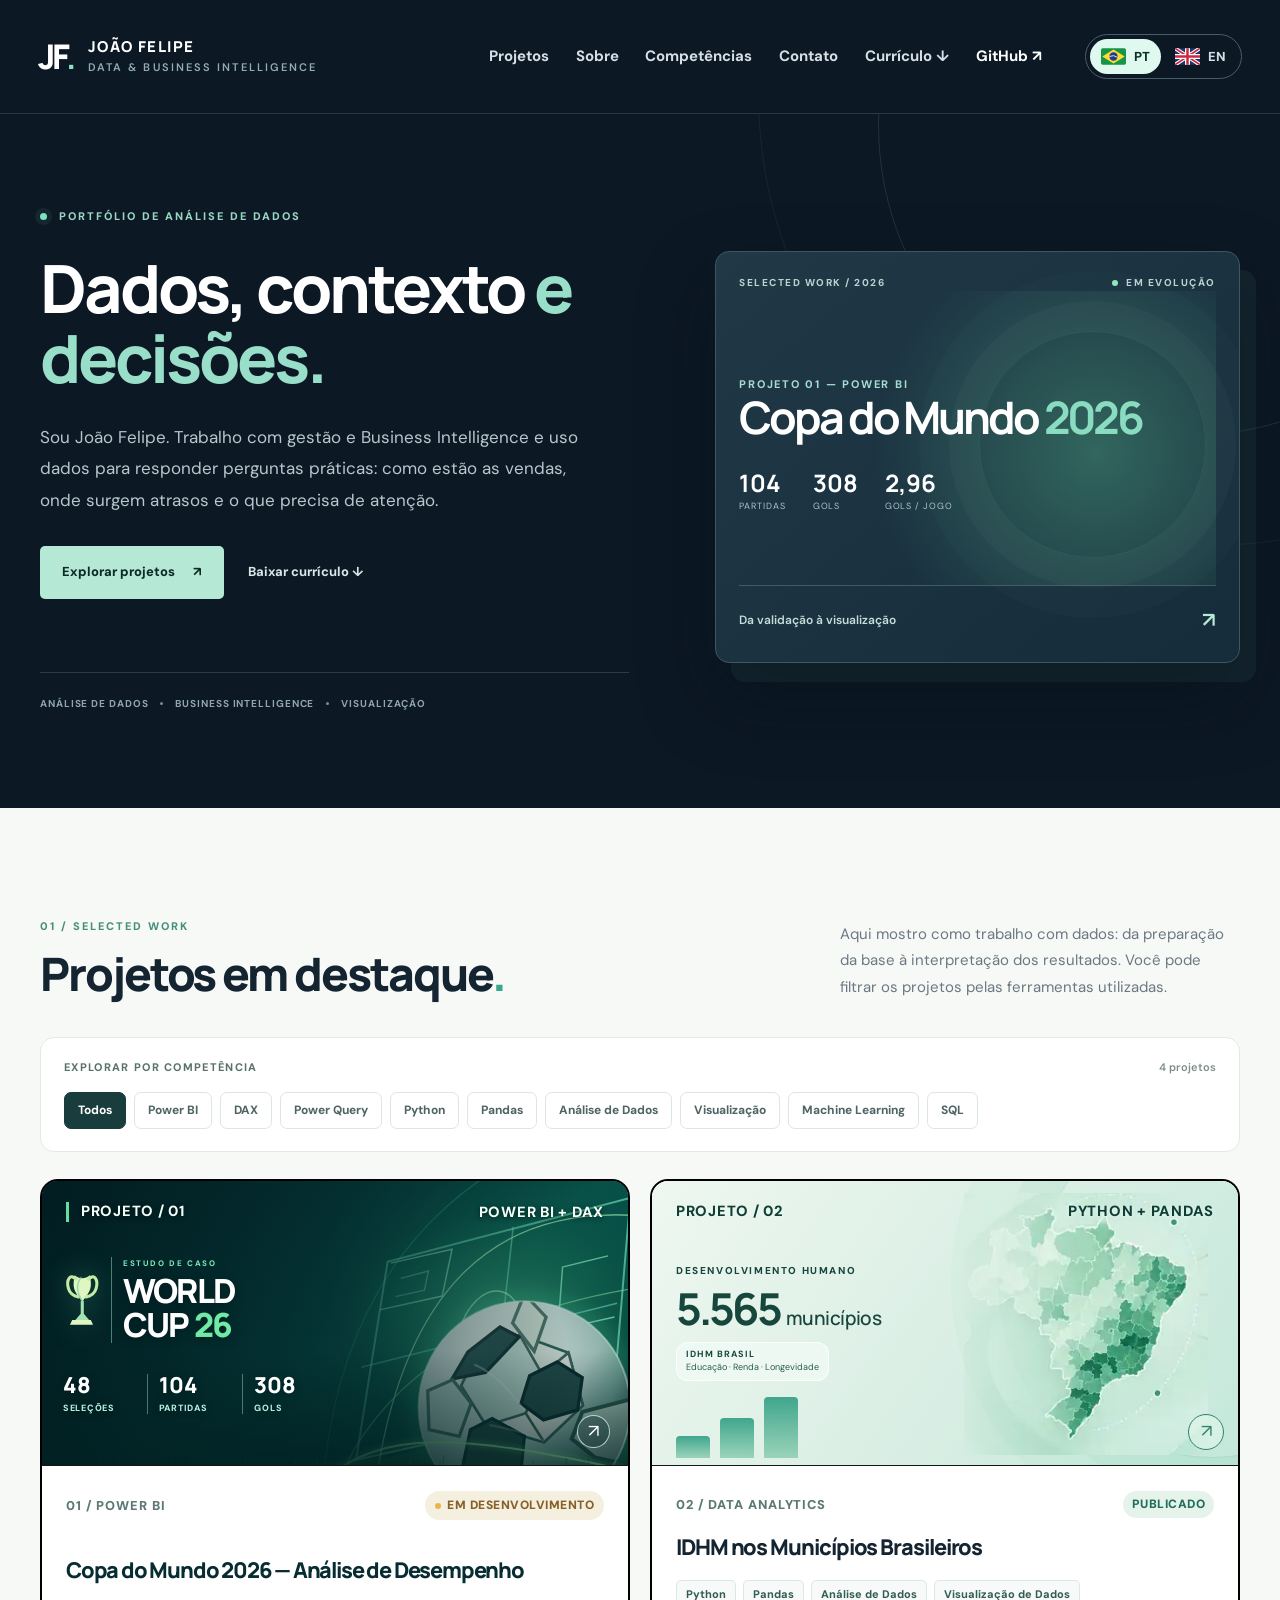
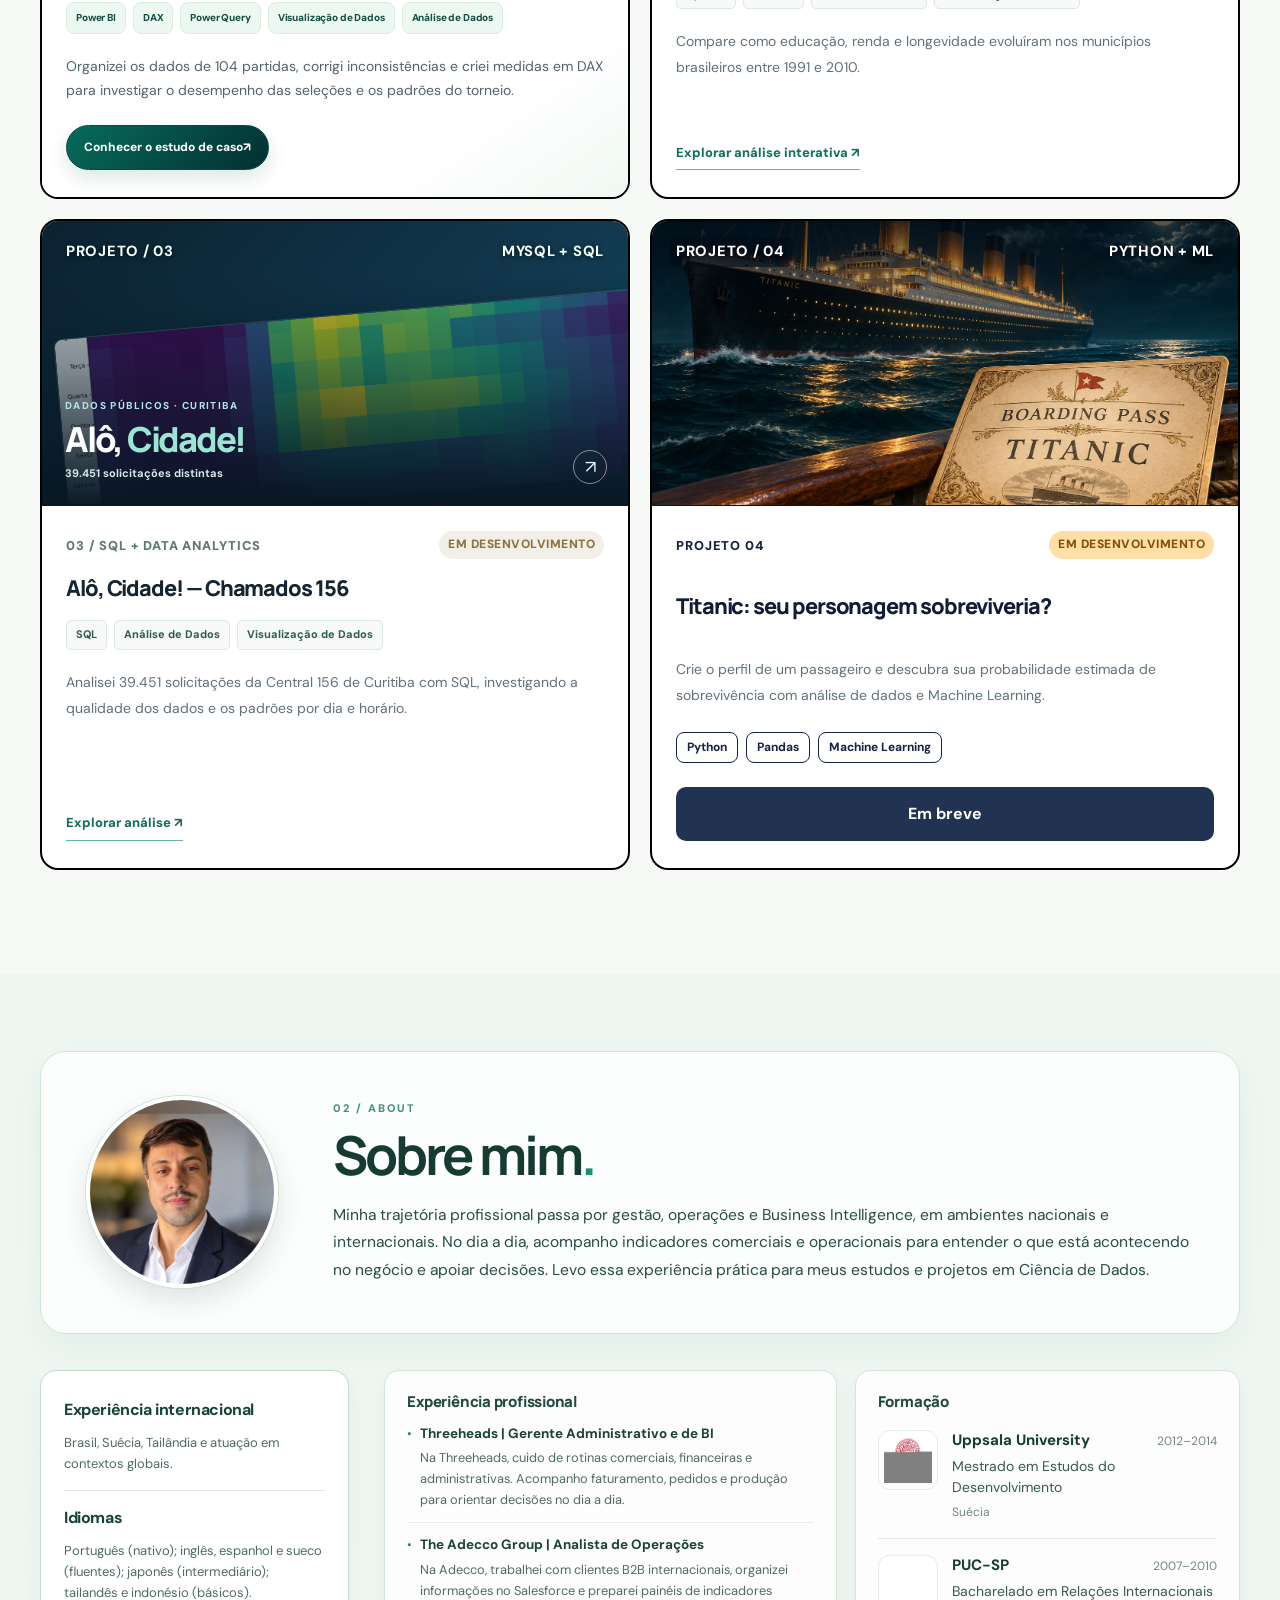
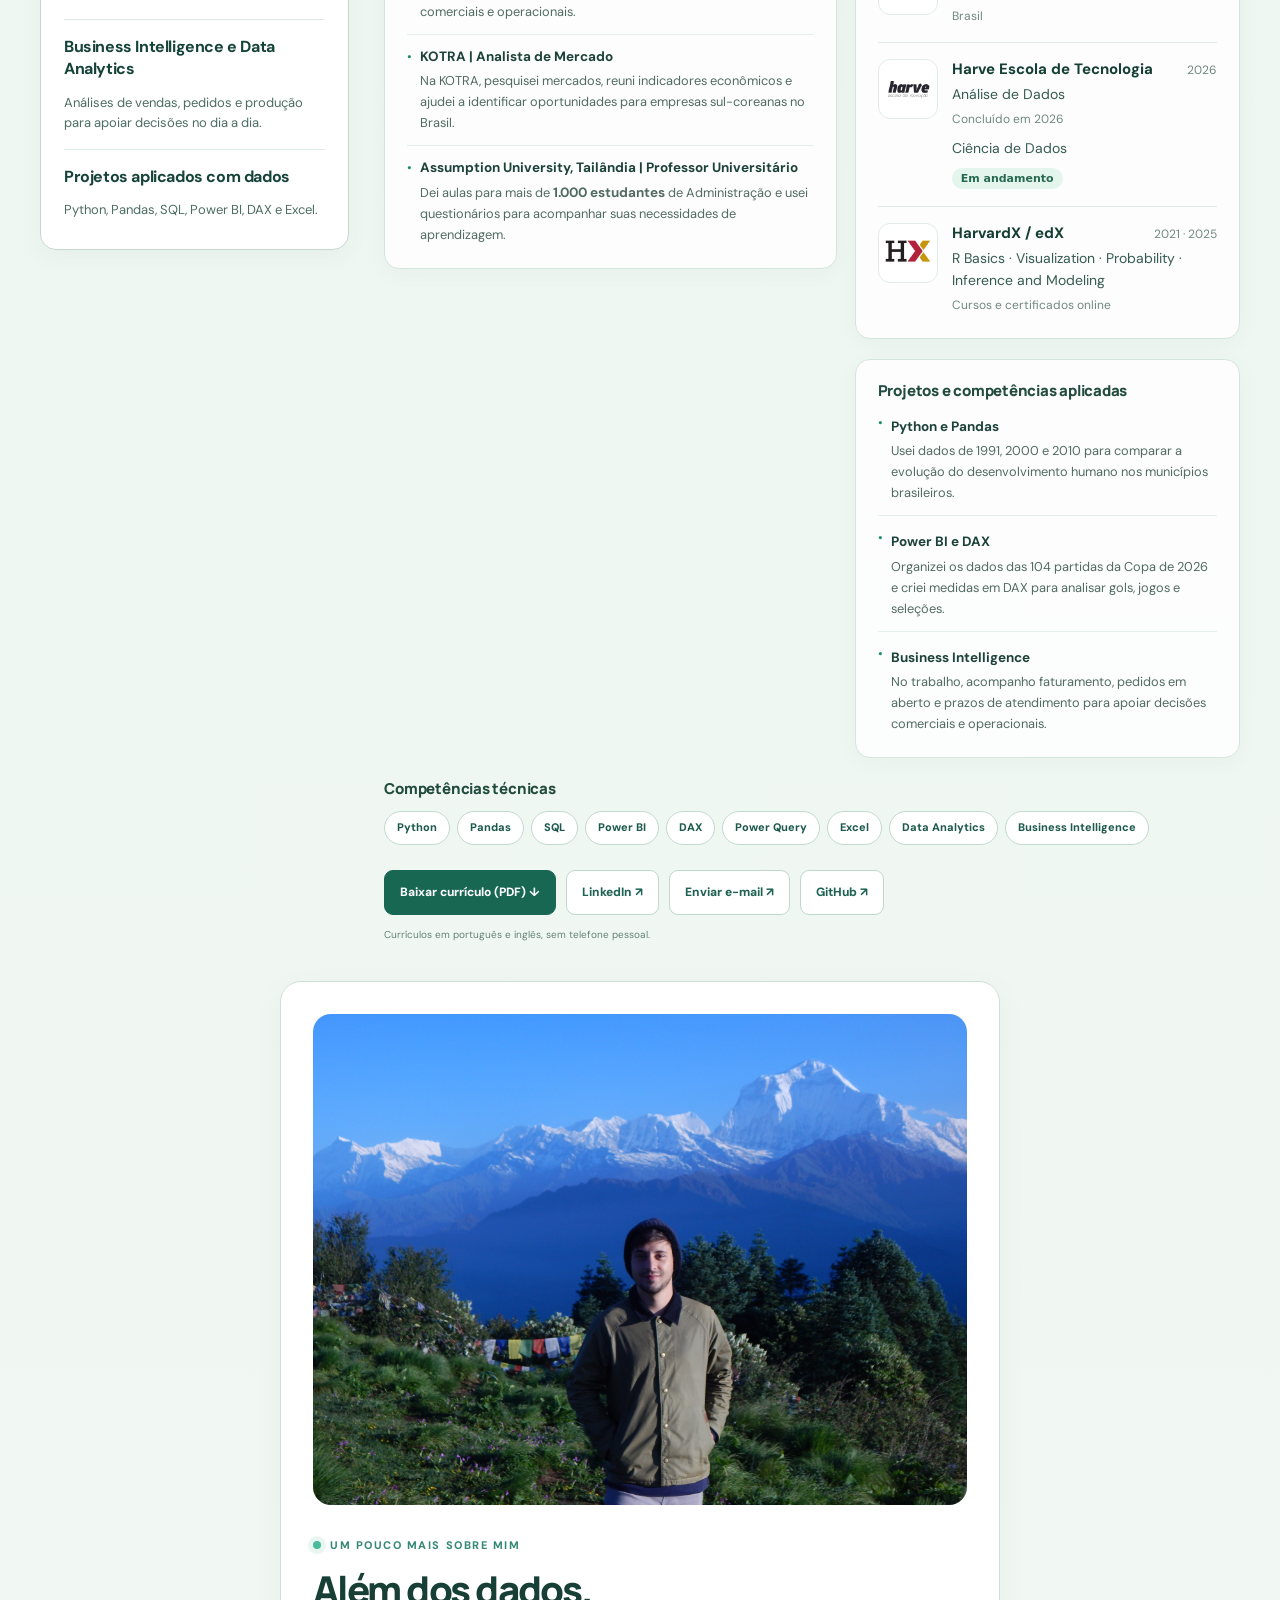
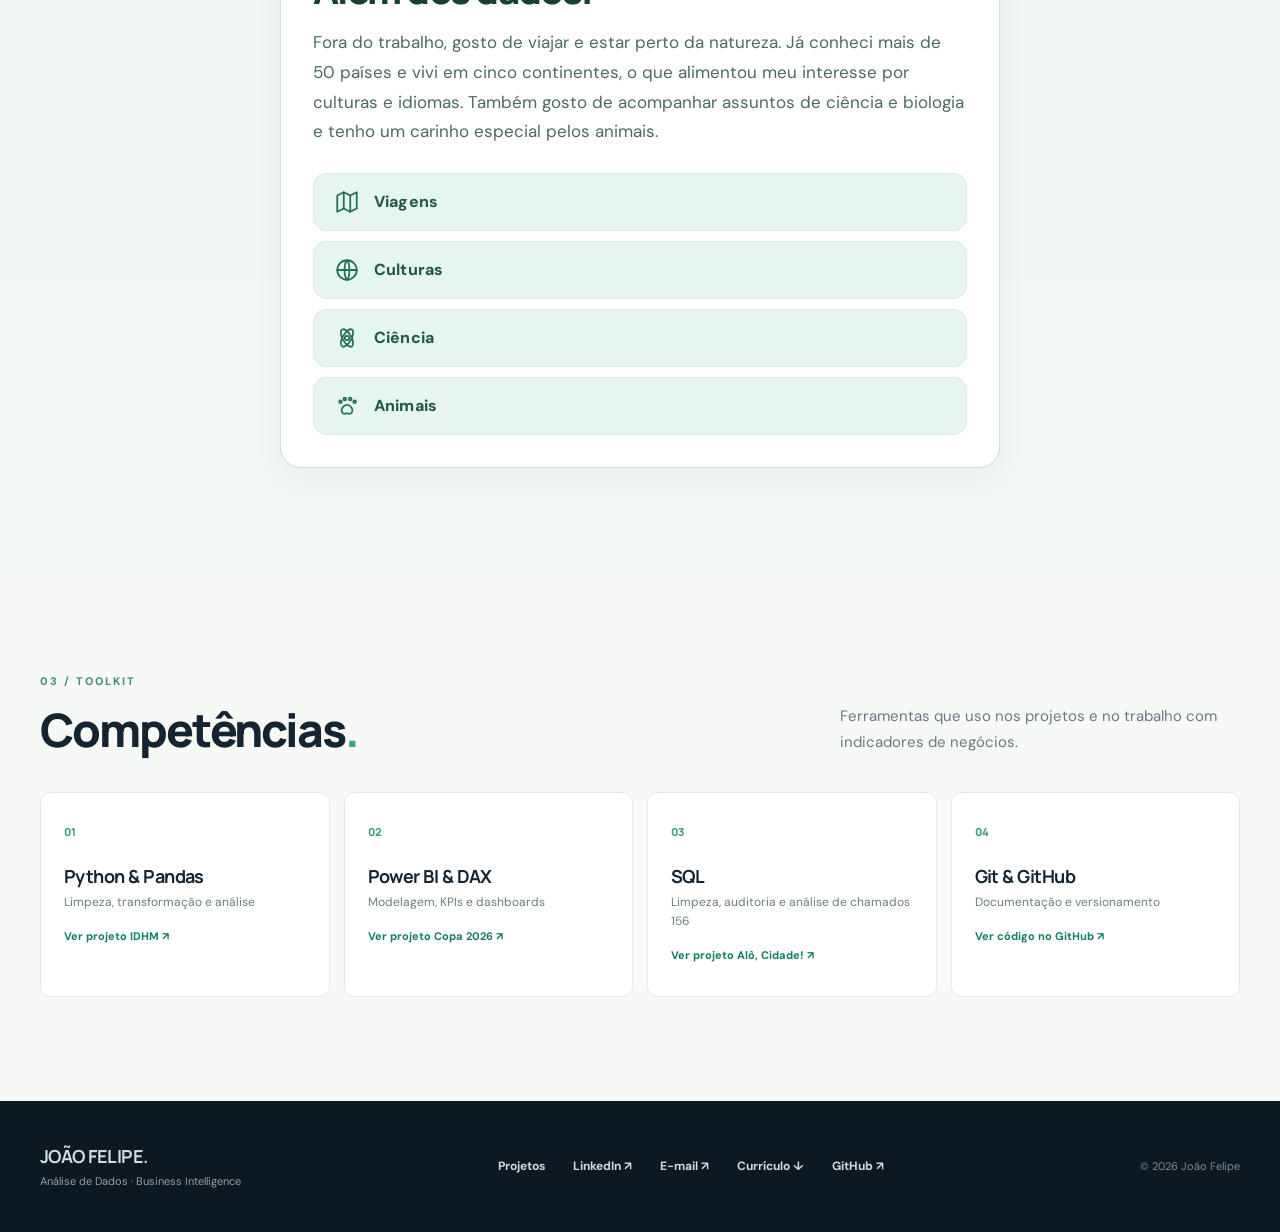
==== index.html @ 8b14250a "Host institution logos locally to remove external image dependencies" ====
<!doctype html>
<html lang="pt-BR">
<head>
<meta charset="utf-8"><meta name="viewport" content="width=device-width, initial-scale=1">
<meta name="theme-color" content="#0c1824"><meta name="description" content="Portfólio de João Felipe: projetos de Análise de Dados e Business Intelligence com Python, Pandas, Power BI e DAX.">
<title>João Felipe | Data Analytics & Business Intelligence</title>
<link rel="stylesheet" href="assets/portfolio-v2.css">
<link rel="stylesheet" href="assets/about-v3.css">
<link rel="stylesheet" href="assets/about-v4.css">
<link rel="stylesheet" href="assets/project-links-v9.css">
<script src="assets/portfolio-v2.js" defer></script>
<script src="assets/cv-language.js" defer></script>
<link rel="stylesheet" href="assets/portfolio-header-v10.css">
<link rel="stylesheet" href="assets/projects-cards-v11.css">
<link rel="stylesheet" href="assets/about-v14.css?v=20261117">
<link rel="stylesheet" href="assets/about-v15.css?v=152">
<link rel="stylesheet" href="assets/education-v16.css">
<script src="assets/portfolio-global-header-v13.js" defer></script>
<link rel="stylesheet" href="assets/titanic-card-v16.css">
<link rel="stylesheet" href="assets/idhm-card-v17.css">
<link rel="stylesheet" href="assets/world-cup-card-v17.css?v=17">
<link rel="stylesheet" href="assets/project-labels-v18.css?v=19">
</head>
<body>
<a class="skip" href="#projects" data-pt="Ir para os projetos" data-en="Skip to projects">Ir para os projetos</a>
<header class="site-nav" data-shared-header="v10">
  <div class="container nav-inner">
    <a class="brand" href="index.html" aria-label="João Felipe — página inicial"><span class="brand-monogram">JF<span>.</span></span><span class="brand-copy">JOÃO FELIPE<small>DATA &amp; BUSINESS INTELLIGENCE</small></span></a>
    <nav class="nav-links" aria-label="Navegação principal">
      <a href="index.html#projects" data-pt="Projetos" data-en="Projects">Projetos</a>
      <a href="index.html#about" data-pt="Sobre" data-en="About">Sobre</a>
      <a href="index.html#skills" data-pt="Competências" data-en="Skills">Competências</a>
      <a href="index.html#contact" data-pt="Contato" data-en="Contact">Contato</a>
      <a href="assets/CV_Joao_Felipe_PT.pdf" download="CV_Joao_Felipe_PT.pdf" data-cv-download data-pt="Currículo ↓" data-en="Résumé ↓">Currículo ↓</a>
      <a class="nav-gh" href="https://github.com/jfwelias-tech/portfolio-dados" target="_blank" rel="noopener noreferrer">GitHub <span aria-hidden="true">↗</span></a>
    </nav>
    <div class="lang-switch" role="group" aria-label="Selecionar idioma / Choose language">
      <button type="button" class="lang-btn" data-set-language="pt" aria-pressed="true" aria-label="Português (Brasil)"><svg viewBox="0 0 60 40" aria-hidden="true" focusable="false"><rect width="60" height="40" rx="2" fill="#169447"/><path d="M30 3 57 20 30 37 3 20Z" fill="#FFDB33"/><circle cx="30" cy="20" r="10" fill="#233B88"/><path d="M20 20 Q30 15 40 22" fill="none" stroke="#fff" stroke-width="2"/></svg><span>PT</span></button>
      <button type="button" class="lang-btn" data-set-language="en" aria-pressed="false" aria-label="English (United Kingdom)"><svg viewBox="0 0 60 40" aria-hidden="true" focusable="false"><rect width="60" height="40" rx="2" fill="#17366C"/><path d="M0 0 60 40 M60 0 0 40" stroke="#fff" stroke-width="9"/><path d="M0 0 60 40 M60 0 0 40" stroke="#CA2942" stroke-width="4"/><path d="M30 0V40 M0 20H60" stroke="#fff" stroke-width="12"/><path d="M30 0V40 M0 20H60" stroke="#CA2942" stroke-width="6"/></svg><span>EN</span></button>
    </div>
  </div>
</header>
<main>
<section class="hero"><div class="container hero-grid">
  <div class="hero-copy"><span class="micro-label"><span class="signal-dot"></span><span data-pt="PORTFÓLIO DE ANÁLISE DE DADOS" data-en="DATA ANALYTICS PORTFOLIO">PORTFÓLIO DE ANÁLISE DE DADOS</span></span><h1 data-pt="Dados, contexto <em>e decisões.</em>" data-en="Data, context <em>and decisions.</em>">Dados, contexto <em>e decisões.</em></h1><p data-pt="Sou João Felipe. Trabalho com gestão e Business Intelligence e uso dados para responder perguntas práticas: como estão as vendas, onde surgem atrasos e o que precisa de atenção." data-en="I'm João Felipe. I work in business management and Business Intelligence, using data to answer practical questions: How are sales doing? Where are delays happening? What needs attention?">Sou João Felipe. Trabalho com gestão e Business Intelligence e uso dados para responder perguntas práticas: como estão as vendas, onde surgem atrasos e o que precisa de atenção.</p><div class="hero-cta"><a class="btn-primary" href="#projects" data-pt="Explorar projetos <span aria-hidden='true'>↗</span>" data-en="Explore projects <span aria-hidden='true'>↗</span>">Explorar projetos <span aria-hidden="true">↗</span></a><a class="btn-quiet" href="assets/CV_Joao_Felipe_PT.pdf" download="CV_Joao_Felipe_PT.pdf" data-cv-download data-pt="Baixar currículo ↓" data-en="Download résumé ↓">Baixar currículo ↓</a></div><div class="hero-foot"><span data-pt="ANÁLISE DE DADOS" data-en="DATA ANALYTICS">ANÁLISE DE DADOS</span><span class="cross"></span><span>BUSINESS INTELLIGENCE</span><span class="cross"></span><span data-pt="VISUALIZAÇÃO" data-en="VISUALIZATION">VISUALIZAÇÃO</span></div></div>
  <div class="hero-display" aria-label="Prévia dos projetos de análise de dados"><div class="display-top"><span>SELECTED WORK / 2026</span><span class="display-status"><i></i><span data-pt="EM EVOLUÇÃO" data-en="IN PROGRESS">EM EVOLUÇÃO</span></span></div><div class="display-world"><span class="display-eyebrow" data-pt="PROJETO 01 — POWER BI" data-en="PROJECT 01 — POWER BI">PROJETO 01 — POWER BI</span><strong data-pt="Copa do Mundo <span>2026</span>" data-en="World Cup <span>2026</span>">Copa do Mundo <span>2026</span></strong><div class="hero-big-numbers"><div><b>104</b><small data-pt="PARTIDAS" data-en="MATCHES">PARTIDAS</small></div><div><b>308</b><small data-pt="GOLS" data-en="GOALS">GOLS</small></div><div><b>2,96</b><small data-pt="GOLS / JOGO" data-en="GOALS / GAME">GOLS / JOGO</small></div></div></div><div class="hero-display-footer"><span data-pt="Da validação à visualização" data-en="From validation to visualization">Da validação à visualização</span><a href="projects/copa-2026-powerbi/index.html" aria-label="Abrir projeto da Copa">↗</a></div></div>
</div></section>
<section class="work-section" id="projects"><div class="container"><div class="section-head"><div><span class="section-number">01 / SELECTED WORK</span><h2 data-pt="Projetos em destaque<span class='dot'>.</span>" data-en="Featured projects<span class='dot'>.</span>">Projetos em destaque<span class="dot">.</span></h2></div><p data-pt="Aqui mostro como trabalho com dados: da preparação da base à interpretação dos resultados. Você pode filtrar os projetos pelas ferramentas utilizadas." data-en="These projects show how I work with data, from preparing datasets to interpreting results. Filter by the tools used.">Aqui mostro como trabalho com dados: da preparação da base à interpretação dos resultados. Você pode filtrar os projetos pelas ferramentas utilizadas.</p></div>
<div class="filters" id="project-skill-filters"><div class="filters-heading"><span data-pt="EXPLORAR POR COMPETÊNCIA" data-en="EXPLORE BY SKILL">EXPLORAR POR COMPETÊNCIA</span><span class="filter-count" id="filter-count" aria-live="polite">4 projetos</span></div><div class="filter-actions" role="group" aria-label="Filtrar projetos por competência"><button type="button" data-filter="all" aria-pressed="true" class="is-active" data-pt="Todos" data-en="All">Todos</button><button type="button" data-filter="powerbi" aria-pressed="false">Power BI</button><button type="button" data-filter="dax" aria-pressed="false">DAX</button><button type="button" data-filter="powerquery" aria-pressed="false">Power Query</button><button type="button" data-filter="python" aria-pressed="false">Python</button><button type="button" data-filter="pandas" aria-pressed="false">Pandas</button><button type="button" data-filter="analysis" aria-pressed="false" data-pt="Análise de Dados" data-en="Data Analysis">Análise de Dados</button><button type="button" data-filter="visualization" aria-pressed="false" data-pt="Visualização" data-en="Visualization">Visualização</button><button type="button" data-filter="machinelearning" aria-pressed="false">Machine Learning</button><button type="button" data-filter="sql" aria-pressed="false">SQL</button></div></div>
<div id="project-cards" class="project-grid project-grid--three project-grid--four">
  <article class="project-card featured cup-redesign" data-project-card data-skills="powerbi dax powerquery visualization analysis">
  <a class="project-cover cup-cover" href="projects/copa-2026-powerbi/index.html" aria-label="Abrir projeto Copa do Mundo 2026">
    <img class="cup-art" src="assets/world-cup-2026-cover-v17.svg" alt="" aria-hidden="true" loading="lazy">
    <div class="cover-header"><span data-pt="PROJETO / 01" data-en="PROJECT / 01">PROJETO / 01</span><span>POWER BI + DAX</span></div>
    <div class="cover-cup-content">
      <div class="cup-circle">
        <svg class="cup-trophy-icon" viewBox="0 0 48 76" fill="none" aria-hidden="true" focusable="false">
          <path d="M15 6c-2 12-2 18 4 26l6 8 6-8c6-8 6-14 4-26-6 5-14 5-20 0Z" fill="#DFF6C0"/>
          <path d="M17 11c-8-8-13 1-10 12 2 7 7 10 13 11M33 11c8-8 13 1 10 12-2 7-7 10-13 11" stroke="#C4EBA4" stroke-width="4" stroke-linecap="round"/>
          <path d="M23 39v17l-7 8h18l-7-8V39" fill="#A4E3B1"/>
          <path d="M12 64h24l3 6H9l3-6Z" fill="#DFF6C0"/>
          <path d="M24 8c-7 9-7 18 1 32" stroke="#75C9A7" stroke-width="2" opacity=".65"/>
        </svg>
        <div><small data-pt="ESTUDO DE CASO" data-en="CASE STUDY">ESTUDO DE CASO</small><strong>WORLD<br>CUP <em>26</em></strong></div>
      </div>
      <div class="cup-cover-stats">
        <span>48 <small data-pt="SELEÇÕES" data-en="TEAMS">SELEÇÕES</small></span>
        <span>104 <small data-pt="PARTIDAS" data-en="MATCHES">PARTIDAS</small></span>
        <span>308 <small data-pt="GOLS" data-en="GOALS">GOLS</small></span>
      </div>
    </div>
    <span class="cover-corner" aria-hidden="true">↗</span>
  </a>
  <div class="project-body">
    <div class="project-meta"><span class="number">01 / POWER BI</span><span class="status-chip" data-pt="EM DESENVOLVIMENTO" data-en="IN DEVELOPMENT">EM DESENVOLVIMENTO</span></div>
    <h3><a href="projects/copa-2026-powerbi/index.html" data-pt="Copa do Mundo 2026 — Análise de Desempenho" data-en="World Cup 2026 — Performance Analysis">Copa do Mundo 2026 — Análise de Desempenho</a></h3>
    <div class="tag-row">
      <a href="projects/copa-2026-powerbi/index.html" class="tag-project-link" data-linked-skill="powerbi">Power BI</a>
      <a href="projects/copa-2026-powerbi/index.html" class="tag-project-link" data-linked-skill="dax">DAX</a>
      <a href="projects/copa-2026-powerbi/index.html" class="tag-project-link" data-linked-skill="powerquery">Power Query</a>
      <a href="projects/copa-2026-powerbi/index.html" class="tag-project-link" data-linked-skill="visualization" data-pt="Visualização de Dados" data-en="Data Visualization">Visualização de Dados</a>
      <a href="projects/copa-2026-powerbi/index.html" class="tag-project-link" data-linked-skill="analysis" data-pt="Análise de Dados" data-en="Data Analysis">Análise de Dados</a>
    </div>
    <p data-pt="Organizei os dados de 104 partidas, corrigi inconsistências e criei medidas em DAX para investigar o desempenho das seleções e os padrões do torneio." data-en="I organized data from 104 matches, fixed inconsistencies and built DAX measures to explore team performance and tournament patterns.">Organizei os dados de 104 partidas, corrigi inconsistências e criei medidas em DAX para investigar o desempenho das seleções e os padrões do torneio.</p>
    <a class="project-cta" href="projects/copa-2026-powerbi/index.html" data-pt="Conhecer o estudo de caso <span aria-hidden='true'>↗</span>" data-en="Explore the case study <span aria-hidden='true'>↗</span>">Conhecer o estudo de caso <span aria-hidden="true">↗</span></a>
  </div>
</article>
  <article class="project-card" data-project-card data-skills="python pandas analysis visualization"><a class="project-cover idhm-cover" href="projects/idhm-brasil/index.html" aria-label="Abrir projeto IDHM"><div class="cover-header"><span data-pt="PROJETO / 02" data-en="PROJECT / 02">PROJETO / 02</span><span>PYTHON + PANDAS</span></div><div class="idhm-cover-title"><small data-pt="DESENVOLVIMENTO HUMANO" data-en="HUMAN DEVELOPMENT">DESENVOLVIMENTO HUMANO</small><strong>5.565 <span data-pt="municípios" data-en="municipalities">municípios</span></strong><div class="idhm-dimensions"><b>IDHM BRASIL</b><span data-pt="Educação · Renda · Longevidade" data-en="Education · Income · Longevity">Educação · Renda · Longevidade</span></div><div class="idhm-graphic" aria-hidden="true"><div style="height:34%"></div><div style="height:61%"></div><div style="height:93%"></div></div><span>1991 <b>→</b> 2000 <b>→</b> 2010</span></div><span class="cover-corner" aria-hidden="true">↗</span></a><div class="project-body"><div class="project-meta"><span class="number">02 / DATA ANALYTICS</span><span class="status-chip published" data-pt="PUBLICADO" data-en="PUBLISHED">PUBLICADO</span></div><h3><a href="projects/idhm-brasil/index.html" data-pt="IDHM nos Municípios Brasileiros" data-en="Human Development in Brazilian Municipalities">IDHM nos Municípios Brasileiros</a></h3><div class="tag-row"><a href="projects/idhm-brasil/index.html" class="tag-project-link" data-linked-skill="python">Python</a><a href="projects/idhm-brasil/index.html" class="tag-project-link" data-linked-skill="pandas">Pandas</a><a href="projects/idhm-brasil/index.html" class="tag-project-link" data-linked-skill="analysis" data-pt="Análise de Dados" data-en="Data Analysis">Análise de Dados</a><a href="projects/idhm-brasil/index.html" class="tag-project-link" data-linked-skill="visualization" data-pt="Visualização de Dados" data-en="Data Visualization">Visualização de Dados</a></div><p data-pt="Compare como educação, renda e longevidade evoluíram nos municípios brasileiros entre 1991 e 2010." data-en="Explore how education, income and longevity changed across Brazilian municipalities between 1991 and 2010.">Compare como educação, renda e longevidade evoluíram nos municípios brasileiros entre 1991 e 2010.</p><a class="project-cta" href="projects/idhm-brasil/index.html" data-pt="Explorar análise interativa <span aria-hidden='true'>↗</span>" data-en="Explore interactive analysis <span aria-hidden='true'>↗</span>">Explorar análise interativa <span aria-hidden="true">↗</span></a></div></article>
  <article class="project-card" data-project-card data-skills="sql analysis visualization" aria-label="Projeto 03: Alô, Cidade! — análise parcial">
    <a class="project-cover city-cover" href="projects/alo-cidade/index.html" aria-label="Abrir projeto Alô, Cidade!">
      <div class="cover-header"><span data-pt="PROJETO / 03" data-en="PROJECT / 03">PROJETO / 03</span><span>MYSQL + SQL</span></div>
      <div class="city-cover-visual" aria-hidden="true"><img src="projects/alo-cidade/assets/heatmap_dia_hora.png" alt="" loading="lazy"></div>
      <div class="city-cover-content">
        <small data-pt="DADOS PÚBLICOS · CURITIBA" data-en="PUBLIC DATA · CURITIBA">DADOS PÚBLICOS · CURITIBA</small>
        <strong data-pt="Alô, <em>Cidade!</em>" data-en="Hello, <em>City!</em>">Alô, <em>Cidade!</em></strong>
        <span class="city-cover-stat" data-pt="39.451 solicitações distintas" data-en="39,451 distinct requests">39.451 solicitações distintas</span>
      </div>
      <span class="cover-corner" aria-hidden="true">↗</span>
    </a>
    <div class="project-body">
      <div class="project-meta"><span class="number">03 / SQL + DATA ANALYTICS</span><span class="status-chip" data-pt="EM DESENVOLVIMENTO" data-en="IN DEVELOPMENT">EM DESENVOLVIMENTO</span></div>
      <h3><a href="projects/alo-cidade/index.html" data-pt="Alô, Cidade! — Chamados 156" data-en="Hello, City! — 156 Service Requests">Alô, Cidade! — Chamados 156</a></h3>
      <div class="tag-row">
        <a href="projects/alo-cidade/index.html" class="tag-project-link" data-linked-skill="sql">SQL</a>
        <a href="projects/alo-cidade/index.html" class="tag-project-link" data-linked-skill="analysis" data-pt="Análise de Dados" data-en="Data Analysis">Análise de Dados</a>
        <a href="projects/alo-cidade/index.html" class="tag-project-link" data-linked-skill="visualization" data-pt="Visualização de Dados" data-en="Data Visualization">Visualização de Dados</a>
      </div>
      <p data-pt="Analisei 39.451 solicitações da Central 156 de Curitiba com SQL, investigando a qualidade dos dados e os padrões por dia e horário." data-en="Using SQL, I analyzed 39,451 Curitiba 156 service requests, investigating data quality and patterns by weekday and hour.">Analisei 39.451 solicitações da Central 156 de Curitiba com SQL, investigando a qualidade dos dados e os padrões por dia e horário.</p>
      <a class="project-cta" href="projects/alo-cidade/index.html" data-pt="Explorar análise <span aria-hidden='true'>↗</span>" data-en="Explore analysis <span aria-hidden='true'>↗</span>">Explorar análise <span aria-hidden="true">↗</span></a>
    </div>
  </article>
  <article class="project-card titanic-card" data-project-card data-skills="python pandas machinelearning" aria-labelledby="titanic-title">
    <div class="project-cover titanic-cover"><img src="assets/titanic-cover.webp" alt="Titanic e bilhete de embarque ilustrado / Titanic and illustrated boarding pass" loading="lazy" width="1536" height="1024"><div class="cover-header"><span data-pt="PROJETO / 04" data-en="PROJECT / 04">PROJETO / 04</span><span>PYTHON + ML</span></div></div>
    <div class="project-body">
      <div class="project-meta"><span class="number" data-pt="PROJETO 04" data-en="PROJECT 04">PROJETO 04</span><span class="status-chip" data-pt="EM DESENVOLVIMENTO" data-en="IN DEVELOPMENT">EM DESENVOLVIMENTO</span></div>
      <h3 id="titanic-title" data-pt="Titanic: seu personagem sobreviveria?" data-en="Titanic: would your character survive?">Titanic: seu personagem sobreviveria?</h3>
      <p data-pt="Crie o perfil de um passageiro e descubra sua probabilidade estimada de sobrevivência com análise de dados e Machine Learning." data-en="Create a passenger profile and explore their estimated survival probability through data analysis and Machine Learning.">Crie o perfil de um passageiro e descubra sua probabilidade estimada de sobrevivência com análise de dados e Machine Learning.</p>
      <div class="tag-row titanic-tags" aria-label="Tecnologias previstas / Planned technologies"><span>Python</span><span>Pandas</span><span>Machine Learning</span></div>
      <button class="titanic-coming-soon" type="button" disabled data-pt="Em breve" data-en="Coming soon">Em breve</button>
    </div>
  </article>
</div><div class="empty-state" id="skill-filter-empty" hidden role="status"><strong data-pt="Ainda não há um projeto para essa competência." data-en="No project for that skill yet.">Ainda não há um projeto para essa competência.</strong><p data-pt="As etiquetas de projeto indicam tecnologias efetivamente utilizadas." data-en="Project tags indicate technologies actually used.">As etiquetas de projeto indicam tecnologias efetivamente utilizadas. SQL será associado assim que houver uma aplicação documentada.</p><button type="button" data-reset-filter data-pt="Mostrar todos" data-en="Show all">Mostrar todos</button></div>
</div></section>

<section class="about-section about-v3 about-v4" id="about">
  <div class="container about-v15-main">
  <div class="about-v15-intro-card">
    <div class="about-v15-avatar"><img alt="Retrato profissional de João Felipe W. Elias" decoding="async" height="800" loading="lazy" src="assets/joao-felipe-avatar-v15-2.webp?v=152" width="800"/></div>
    <div class="about-v15-intro-copy">
      <span class="section-number">02 / ABOUT</span>
      <h2 data-pt="Sobre mim<span class='dot'>.</span>" data-en="About me<span class='dot'>.</span>">Sobre mim<span class="dot">.</span></h2>
      <p class="about-v15-lead" data-pt="Minha trajetória profissional passa por gestão, operações e Business Intelligence, em ambientes nacionais e internacionais. No dia a dia, acompanho indicadores comerciais e operacionais para entender o que está acontecendo no negócio e apoiar decisões. Levo essa experiência prática para meus estudos e projetos em Ciência de Dados." data-en="My background spans business management, operations and Business Intelligence, including work in international settings. I use sales and operational indicators to understand what&#x27;s happening in a business and support everyday decisions. I bring this hands-on experience to my Data Science studies and projects.">Minha trajetória profissional passa por gestão, operações e Business Intelligence, em ambientes nacionais e internacionais. No dia a dia, acompanho indicadores comerciais e operacionais para entender o que está acontecendo no negócio e apoiar decisões. Levo essa experiência prática para meus estudos e projetos em Ciência de Dados.</p>
    </div>
  </div>
  <div class="about-v15-detail-grid">
    <aside class="about-v15-side" aria-label="Destaques do perfil / Profile highlights"><div class="about-v4-proof about-v4-highlights"><div><strong data-en="International experience" data-pt="Experiência internacional">Experiência internacional</strong><span data-en="Brazil, Sweden, Thailand, and experience in international settings." data-pt="Brasil, Suécia, Tailândia e atuação em contextos globais.">Brasil, Suécia, Tailândia e atuação em contextos globais.</span></div><div><strong data-en="Languages" data-pt="Idiomas">Idiomas</strong><span data-en="Portuguese (native); English, Spanish and Swedish (fluent); Japanese (intermediate); Thai and Indonesian (basic)." data-pt="Português (nativo); inglês, espanhol e sueco (fluentes); japonês (intermediário); tailandês e indonésio (básicos).">Português (nativo); inglês, espanhol e sueco (fluentes); japonês (intermediário); tailandês e indonésio (básicos).</span></div><div><strong data-en="Business Intelligence &amp; Data Analytics" data-pt="Business Intelligence e Data Analytics">Business Intelligence e Data Analytics</strong><span data-en="Sales, orders and production analysis to support day-to-day decisions." data-pt="Análises de vendas, pedidos e produção para apoiar decisões no dia a dia.">Análises de vendas, pedidos e produção para apoiar decisões no dia a dia.</span></div><div><strong data-en="Applied data projects" data-pt="Projetos aplicados com dados">Projetos aplicados com dados</strong><span data-en="Python, Pandas, SQL, Power BI, DAX, and Excel." data-pt="Python, Pandas, SQL, Power BI, DAX e Excel.">Python, Pandas, SQL, Power BI, DAX e Excel.</span></div></div></aside>
    <div class="about-v4-content about-v15-content"><div class="about-v4-columns">
<div class="about-v4-panel about-v4-experience">
<h3 data-en="Professional experience" data-pt="Experiência profissional">Experiência profissional</h3>
<ul class="about-v4-list"><li><strong data-en="Threeheads | Administrative &amp; BI Manager" data-pt="Threeheads | Gerente Administrativo e de BI">Threeheads | Gerente Administrativo e de BI</strong><span data-en="At Threeheads, I manage commercial, financial and administrative work. I track revenue, orders and production to support day-to-day decisions." data-pt="Na Threeheads, cuido de rotinas comerciais, financeiras e administrativas. Acompanho faturamento, pedidos e produção para orientar decisões no dia a dia.">Na Threeheads, cuido de rotinas comerciais, financeiras e administrativas. Acompanho faturamento, pedidos e produção para orientar decisões no dia a dia.</span></li><li><strong data-en="The Adecco Group | Operations Analyst" data-pt="The Adecco Group | Analista de Operações">The Adecco Group | Analista de Operações</strong><span data-en="At Adecco, I worked with international B2B clients, used Salesforce to track commercial data and built KPI dashboards." data-pt="Na Adecco, trabalhei com clientes B2B internacionais, organizei informações no Salesforce e preparei painéis de indicadores comerciais e operacionais.">Na Adecco, trabalhei com clientes B2B internacionais, organizei informações no Salesforce e preparei painéis de indicadores comerciais e operacionais.</span></li><li><strong data-en="KOTRA | Market Analyst" data-pt="KOTRA | Analista de Mercado">KOTRA | Analista de Mercado</strong><span data-en="At KOTRA, I researched markets, gathered economic indicators and helped identify opportunities for South Korean companies in Brazil." data-pt="Na KOTRA, pesquisei mercados, reuni indicadores econômicos e ajudei a identificar oportunidades para empresas sul-coreanas no Brasil.">Na KOTRA, pesquisei mercados, reuni indicadores econômicos e ajudei a identificar oportunidades para empresas sul-coreanas no Brasil.</span></li><li><strong data-en="Assumption University, Thailand | University Lecturer" data-pt="Assumption University, Tailândia | Professor Universitário">Assumption University, Tailândia | Professor Universitário</strong><span data-en="Taught more than &lt;strong&gt;1,000 undergraduate business students&lt;/strong&gt; and used questionnaires to understand their learning needs." data-pt="Dei aulas para mais de &lt;strong&gt;1.000 estudantes&lt;/strong&gt; de Administração e usei questionários para acompanhar suas necessidades de aprendizagem.">Dei aulas para mais de <strong>1.000 estudantes</strong> de Administração e usei questionários para acompanhar suas necessidades de aprendizagem.</span></li></ul>
</div>
<div class="about-v4-subpanels">
<div class="about-v4-panel" id="jf-education-v16">
<h3 data-pt="Formação" data-en="Education">Formação</h3>
<div class="edu-v16-list">
  <article class="edu-v16-item">
    <div class="edu-v16-logo-shell"><img class="edu-v16-logo edu-v16-logo-uppsala" src="assets/institution-logos/uppsala.jpg" alt="Logotipo Uppsala University" loading="lazy" decoding="async"></div>
    <div class="edu-v16-copy">
      <div class="edu-v16-title-row"><strong>Uppsala University</strong><span class="edu-v16-period">2012–2014</span></div>
      <p data-pt="Mestrado em Estudos do Desenvolvimento" data-en="Master's Degree in Development Studies">Mestrado em Estudos do Desenvolvimento</p>
      <small data-pt="Suécia" data-en="Sweden">Suécia</small>
    </div>
  </article>
  <article class="edu-v16-item">
    <div class="edu-v16-logo-shell"><img class="edu-v16-logo edu-v16-logo-puc" src="assets/institution-logos/puc-sp.png" alt="Logotipo PUC-SP" loading="lazy" decoding="async"></div>
    <div class="edu-v16-copy">
      <div class="edu-v16-title-row"><strong>PUC-SP</strong><span class="edu-v16-period">2007–2010</span></div>
      <p data-pt="Bacharelado em Relações Internacionais" data-en="Bachelor's Degree in International Relations">Bacharelado em Relações Internacionais</p>
      <small data-pt="Brasil" data-en="Brazil">Brasil</small>
    </div>
  </article>
  <article class="edu-v16-item">
    <div class="edu-v16-logo-shell"><img class="edu-v16-logo edu-v16-logo-harve" src="assets/institution-logos/harve.png" alt="Logotipo Harve Escola de Tecnologia" loading="lazy" decoding="async"></div>
    <div class="edu-v16-copy">
      <div class="edu-v16-title-row"><strong>Harve Escola de Tecnologia</strong><span class="edu-v16-period">2026</span></div>
      <p data-pt="Análise de Dados" data-en="Data Analytics">Análise de Dados</p>
      <small class="edu-v16-completed" data-pt="Concluído em 2026" data-en="Completed in 2026">Concluído em 2026</small>
      <p data-pt="Ciência de Dados" data-en="Data Science">Ciência de Dados</p>
      <span class="edu-v16-status" data-pt="Em andamento" data-en="In progress">Em andamento</span>
    </div>
  </article>
  <article class="edu-v16-item">
    <div class="edu-v16-logo-shell"><img class="edu-v16-logo edu-v16-logo-hx" src="assets/institution-logos/harvardx.jpg" alt="Logotipo HarvardX" loading="lazy" decoding="async"></div>
    <div class="edu-v16-copy">
      <div class="edu-v16-title-row"><strong>HarvardX / edX</strong><span class="edu-v16-period">2021 · 2025</span></div>
      <p>R Basics · Visualization · Probability · Inference and Modeling</p>
      <small data-pt="Cursos e certificados online" data-en="Online courses and certificates">Cursos e certificados online</small>
    </div>
  </article>
</div>
</div>
<div class="about-v4-panel">
<h3 data-en="Applied projects and skills" data-pt="Projetos e competências aplicadas">Projetos e competências aplicadas</h3>
<ul class="about-v4-list about-v4-project-list"><li><a class="about-project-link" href="projects/idhm-brasil/index.html"><strong data-en="Python and Pandas" data-pt="Python e Pandas">Python e Pandas</strong></a><span data-en="I used data from 1991, 2000 and 2010 to compare human development trends across Brazilian municipalities." data-pt="Usei dados de 1991, 2000 e 2010 para comparar a evolução do desenvolvimento humano nos municípios brasileiros.">Usei dados de 1991, 2000 e 2010 para comparar a evolução do desenvolvimento humano nos municípios brasileiros.</span></li><li><a class="about-project-link" href="projects/copa-2026-powerbi/index.html"><strong data-en="Power BI and DAX" data-pt="Power BI e DAX">Power BI e DAX</strong></a><span data-en="I organized data from 104 World Cup matches and built DAX measures to analyze goals, matches and teams." data-pt="Organizei os dados das 104 partidas da Copa de 2026 e criei medidas em DAX para analisar gols, jogos e seleções.">Organizei os dados das 104 partidas da Copa de 2026 e criei medidas em DAX para analisar gols, jogos e seleções.</span></li><li><a class="about-project-link" href="projects/copa-2026-powerbi/index.html"><strong data-en="Business Intelligence" data-pt="Business Intelligence">Business Intelligence</strong></a><span data-en="At work, I monitor revenue, open orders and lead times to support commercial and operational decisions." data-pt="No trabalho, acompanho faturamento, pedidos em aberto e prazos de atendimento para apoiar decisões comerciais e operacionais.">No trabalho, acompanho faturamento, pedidos em aberto e prazos de atendimento para apoiar decisões comerciais e operacionais.</span></li></ul>
</div>
</div>
</div><div class="about-v4-skills">
<h3 data-en="Technical skills" data-pt="Competências técnicas">Competências técnicas</h3>
<div class="about-v4-skill-tags">
<a href="projects/idhm-brasil/index.html" title="Ver projeto IDHM">Python</a>
<a href="projects/idhm-brasil/index.html" title="Ver projeto IDHM">Pandas</a>
<a href="projects/alo-cidade/index.html" title="Ver projeto Alô, Cidade!">SQL</a>
<a href="projects/copa-2026-powerbi/index.html" title="Ver projeto Copa 2026">Power BI</a>
<a href="projects/copa-2026-powerbi/index.html" title="Ver projeto Copa 2026">DAX</a>
<a href="projects/copa-2026-powerbi/index.html" title="Ver projeto Copa 2026">Power Query</a>
<span>Excel</span>
<a href="projects/idhm-brasil/index.html" title="Ver projeto IDHM">Data Analytics</a>
<a href="projects/copa-2026-powerbi/index.html" title="Ver projeto Copa 2026">Business Intelligence</a>
</div>
</div><div class="about-v4-actions" id="contact">
<a class="about-v4-cv" data-cv-download="" data-en="Download résumé (PDF) ↓" data-pt="Baixar currículo (PDF) ↓" download="CV_Joao_Felipe_PT.pdf" href="assets/CV_Joao_Felipe_PT.pdf" type="application/pdf">Baixar currículo (PDF) ↓</a>
<a href="https://www.linkedin.com/in/joao-felipe-w-elias/" rel="noopener noreferrer" target="_blank">LinkedIn ↗</a>
<a data-en="Send an email ↗" data-pt="Enviar e-mail ↗" href="mailto:jfwelias@gmail.com">Enviar e-mail ↗</a>
<a href="https://github.com/jfwelias-tech" rel="noopener noreferrer" target="_blank">GitHub ↗</a>
</div><p class="about-v4-privacy" data-en="Portuguese and English résumés available, without personal phone number." data-pt="Currículos em português e inglês, sem telefone pessoal.">Currículos em português e inglês, sem telefone pessoal.</p></div>
  </div>
</div>

    <!-- V14: encerramento pessoal, depois de experiencia/projetos/formacao -->
  <div class="container about-v14-wrap">
    <aside class="about-v14-card" id="beyond-data" aria-labelledby="about-v14-title">
      <img class="about-v14-photo" src="assets/joao-felipe-viagem.jpg" alt="João Felipe durante uma viagem, diante de montanhas cobertas de neve" width="2048" height="1536" loading="lazy" decoding="async">
      <div class="about-v14-content">
      <div class="about-v14-intro">
        <span class="about-v14-eyebrow"><span class="about-v14-signal" aria-hidden="true"></span><span data-pt="UM POUCO MAIS SOBRE MIM" data-en="A LITTLE MORE ABOUT ME">UM POUCO MAIS SOBRE MIM</span></span>
        <div class="about-v14-heading">
          <span class="about-v14-icon"><svg viewBox="0 0 24 24" width="21" height="21" fill="none" stroke="currentColor" stroke-width="1.65" stroke-linecap="round" stroke-linejoin="round" aria-hidden="true" focusable="false"><circle cx="12" cy="12" r="9"/><path d="m16.2 7.8-3 7.4-5.4 1 3-7.4Z"/></svg></span>
          <h3 id="about-v14-title" data-pt="Além dos dados." data-en="Beyond the Data.">Além dos dados.</h3>
        </div>
        <p class="about-v14-description" data-pt="Fora do trabalho, gosto de viajar e estar perto da natureza. Já conheci mais de 50 países e vivi em cinco continentes, o que alimentou meu interesse por culturas e idiomas. Também gosto de acompanhar assuntos de ciência e biologia e tenho um carinho especial pelos animais." data-en="Outside work, I love travelling and spending time in nature. I've visited more than 50 countries and lived on five continents, which helped me become interested in other cultures and languages. I also enjoy reading about science and biology, and animals have a special place in my life.">Fora do trabalho, gosto de viajar e estar perto da natureza. Já conheci mais de 50 países e vivi em cinco continentes, o que alimentou meu interesse por culturas e idiomas. Também gosto de acompanhar assuntos de ciência e biologia e tenho um carinho especial pelos animais.</p>
      </div>
      <div class="about-v14-tags" aria-label="Interesses pessoais / Personal interests">
        <span class="about-v14-tag"><svg viewBox="0 0 24 24" width="21" height="21" fill="none" stroke="currentColor" stroke-width="1.65" stroke-linecap="round" stroke-linejoin="round" aria-hidden="true" focusable="false"><path d="m3 6 6-3 6 3 6-3v15l-6 3-6-3-6 3z"/><path d="M9 3v15M15 6v15"/></svg><span data-pt="Viagens" data-en="Travel">Viagens</span></span>
        <span class="about-v14-tag"><svg viewBox="0 0 24 24" width="21" height="21" fill="none" stroke="currentColor" stroke-width="1.65" stroke-linecap="round" stroke-linejoin="round" aria-hidden="true" focusable="false"><circle cx="12" cy="12" r="9"/><path d="M3 12h18M12 3c-3 3-3 15 0 18M12 3c3 3 3 15 0 18"/></svg><span data-pt="Culturas" data-en="Cultures">Culturas</span></span>
        <span class="about-v14-tag"><svg viewBox="0 0 24 24" width="21" height="21" fill="none" stroke="currentColor" stroke-width="1.65" stroke-linecap="round" stroke-linejoin="round" aria-hidden="true" focusable="false"><circle cx="12" cy="12" r="2"/><ellipse cx="12" cy="12" rx="9" ry="4" transform="rotate(60 12 12)"/><ellipse cx="12" cy="12" rx="9" ry="4" transform="rotate(-60 12 12)"/></svg><span data-pt="Ciência" data-en="Science">Ciência</span></span>
        <span class="about-v14-tag"><svg viewBox="0 0 24 24" width="21" height="21" fill="none" stroke="currentColor" stroke-width="1.65" stroke-linecap="round" stroke-linejoin="round" aria-hidden="true" focusable="false"><circle cx="6" cy="8" r="1.2"/><circle cx="10" cy="5.5" r="1.2"/><circle cx="15" cy="5.5" r="1.2"/><circle cx="19" cy="8" r="1.2"/><path d="M7 16c0-2.7 2.8-5 5-5s5 2.3 5 5c0 2.5-1.6 3.5-3.2 3.1-1.2-.3-2.4-.3-3.6 0C8.6 19.5 7 18.5 7 16Z"/></svg><span data-pt="Animais" data-en="Animals">Animais</span></span>
      </div>
      </div>
    </aside>
  </div>
</section>

<section class="tools-section" id="skills"><div class="container"><div class="section-head"><div><span class="section-number">03 / TOOLKIT</span><h2 data-pt="Competências<span class='dot'>.</span>" data-en="Skills<span class='dot'>.</span>">Competências<span class="dot">.</span></h2></div><p data-pt="Ferramentas que uso nos projetos e no trabalho com indicadores de negócios." data-en="Tools I use in projects and in my day-to-day work with business indicators.">Ferramentas que uso nos projetos e no trabalho com indicadores de negócios.</p></div><div class="tool-grid">
<a class="tool-project-link" href="projects/idhm-brasil/index.html"><span>01</span><h3>Python &amp; Pandas</h3><p data-pt="Limpeza, transformação e análise" data-en="Cleaning, transformation and analysis">Limpeza, transformação e análise</p><small data-pt="Ver projeto IDHM ↗" data-en="View IDHM project ↗">Ver projeto IDHM ↗</small></a>
<a class="tool-project-link" href="projects/copa-2026-powerbi/index.html"><span>02</span><h3>Power BI &amp; DAX</h3><p data-pt="Modelagem, KPIs e dashboards" data-en="Modeling, KPIs and dashboards">Modelagem, KPIs e dashboards</p><small data-pt="Ver projeto Copa 2026 ↗" data-en="View World Cup project ↗">Ver projeto Copa 2026 ↗</small></a>
<a class="tool-project-link" href="projects/alo-cidade/index.html"><span>03</span><h3>SQL</h3><p data-pt="Limpeza, auditoria e análise de chamados 156" data-en="Cleaning, auditing and analyzing 156 service requests">Limpeza, auditoria e análise de chamados 156</p><small data-pt="Ver projeto Alô, Cidade! ↗" data-en="View Hello, City! project ↗">Ver projeto Alô, Cidade! ↗</small></a>
<a class="tool-project-link" href="https://github.com/jfwelias-tech/portfolio-dados" target="_blank" rel="noopener noreferrer"><span>04</span><h3>Git &amp; GitHub</h3><p data-pt="Documentação e versionamento" data-en="Documentation and version control">Documentação e versionamento</p><small data-pt="Ver código no GitHub ↗" data-en="Browse code on GitHub ↗">Ver código no GitHub ↗</small></a>
</div></div></section>
</main><footer class="site-footer"><div class="container footer-inner"><div><b>JOÃO FELIPE<span>.</span></b><p data-pt="Análise de Dados · Business Intelligence" data-en="Data Analytics · Business Intelligence">Análise de Dados · Business Intelligence</p></div><div><a href="#projects" data-pt="Projetos" data-en="Projects">Projetos</a><a href="https://www.linkedin.com/in/joao-felipe-w-elias/" target="_blank" rel="noopener noreferrer">LinkedIn ↗</a><a href="mailto:jfwelias@gmail.com" data-pt="E-mail ↗" data-en="Email ↗">E-mail ↗</a><a href="assets/CV_Joao_Felipe_PT.pdf" download="CV_Joao_Felipe_PT.pdf" data-cv-download data-pt="Currículo ↓" data-en="Résumé ↓">Currículo ↓</a><a href="https://github.com/jfwelias-tech/portfolio-dados" target="_blank" rel="noopener noreferrer">GitHub ↗</a></div><small>© 2026 João Felipe</small></div></footer>
</body></html>
---- assets/portfolio-v2.css ----
@import url('https://fonts.googleapis.com/css2?family=DM+Sans:wght@400;450;500;550;600;650;700;750&family=Manrope:wght@400;500;600;700;800&display=swap');
:root{--ink:#142431;--navy:#0c1824;--slate:#385060;--muted:#6b7882;--line:#e4e9e8;--paper:#f7f9f7;--white:#fff;--mint:#b4e5d4;--green:#168c78;--gold:#e4b65d;--radius:16px;--width:1200px}*{box-sizing:border-box}html{scroll-behavior:smooth}body{margin:0;color:var(--ink);background:var(--paper);font-family:'DM Sans',system-ui,-apple-system,'Segoe UI',sans-serif;font-size:16px;line-height:1.6;-webkit-font-smoothing:antialiased}h1,h2,h3,p{margin-top:0}h1,h2,h3{font-family:Manrope,system-ui,sans-serif;line-height:1.12;letter-spacing:-.045em}a{color:inherit;text-decoration:none}button{font:inherit}img{max-width:100%;display:block}[hidden]{display:none!important}a:focus-visible,button:focus-visible{outline:3px solid #0fa68d;outline-offset:4px}.container{width:min(var(--width),calc(100% - 64px));margin:0 auto}.skip{position:absolute;top:-60px;left:20px;z-index:100;padding:12px;background:white;color:#111}.skip:focus{top:10px}.site-nav{background:var(--navy);color:#fff;border-bottom:1px solid #263846}.nav-inner{height:88px;display:flex;align-items:center;gap:22px}.brand{display:flex;align-items:center;gap:13px;flex-shrink:0}.brand-monogram{font-family:Manrope;font-size:27px;font-weight:800;letter-spacing:-.09em}.brand-monogram span,.site-footer b span{color:#8de1c4}.brand-copy{font-family:Manrope;font-weight:800;letter-spacing:.11em;font-size:12px;line-height:1.25}.brand-copy small{display:block;font-size:9px;letter-spacing:.17em;color:#97aaa9;font-weight:600;margin-top:5px}.nav-links{display:flex;gap:32px;align-items:center;margin-left:auto;font-size:13px;font-weight:600;color:#c2d0d4}.nav-links a{transition:color .2s}.nav-links a:hover{color:#9fe7d0}.nav-links .nav-gh{color:#fff}.lang-switch{display:flex;gap:3px;border:1px solid #3f5360;border-radius:24px;padding:4px;margin-left:14px}.lang-btn{background:none;border:0;color:#b2c3c7;padding:5px 9px;cursor:pointer;border-radius:19px;font-size:12px;font-weight:800;line-height:1.3}.lang-btn.is-current{background:#e3f9ef;color:#0b3d34}.hero{background:var(--navy);color:#fff;padding:88px 0 96px;position:relative;overflow:hidden}.hero:before{content:'';position:absolute;width:620px;height:620px;right:-220px;top:-300px;border:1px solid #2d4a50;border-radius:100%;opacity:.55}.hero:after{content:'';position:absolute;width:900px;height:900px;right:-380px;top:-470px;border:1px solid #2d4a50;border-radius:100%;opacity:.3}.hero-grid{display:grid;grid-template-columns:1fr .89fr;gap:86px;align-items:center;position:relative;z-index:1}.micro-label,.mini-label,.section-number,.section-kicker{font-size:11px;font-weight:800;letter-spacing:.18em;color:#478e7b}.micro-label{display:inline-flex;gap:12px;align-items:center;color:#9ad7c5}.signal-dot{height:7px;width:7px;background:#7ee2be;border-radius:50%;box-shadow:0 0 0 5px #7ee2be13}.hero h1{font-size:clamp(48px,5.2vw,77px);line-height:1.06;margin:25px 0 28px;font-weight:750;max-width:630px}.hero h1 em,.case-hero h1 em,.about-layout h2 em,.dashboard-detail-copy h3 em,.case-bottom h2 em{font-style:normal;color:#99dec8}.hero-copy>p{font-size:17px;line-height:1.85;max-width:565px;color:#b7c8cc}.hero-cta,.case-hero-actions,.bottom-links{display:flex;align-items:center;gap:24px;margin-top:30px;flex-wrap:wrap}.btn-primary{display:inline-flex;align-items:center;justify-content:center;gap:18px;background:#b6e9d5;border-radius:5px;color:#0c2b26;font-size:13px;font-weight:800;padding:16px 22px;transition:transform .2s,background .2s}.btn-primary:hover{background:#d9f5e8;transform:translateY(-2px)}.btn-quiet{font-weight:750;color:#d6e7e8;font-size:13px;display:inline-flex;gap:10px}.btn-quiet:hover{text-decoration:underline}.hero-foot{border-top:1px solid #2a3c48;display:flex;align-items:center;gap:12px;flex-wrap:wrap;margin-top:73px;padding-top:23px;color:#90a6ac;font-size:10px;letter-spacing:.09em;font-weight:700}.cross{height:3px;width:3px;background:#6d9188;border-radius:50%}.hero-display{border:1px solid #3f565e;border-radius:14px;background:linear-gradient(140deg,#213947,#152c3a);padding:23px;box-shadow:16px 19px 0 rgba(89,143,130,.09),0 34px 75px #020d1460;min-height:412px;overflow:hidden}.display-top,.cover-header,.display-world,.hero-display-footer{display:flex;justify-content:space-between;align-items:center}.display-top{color:#b9d3d1;font-size:10px;font-weight:750;letter-spacing:.15em}.display-status{display:flex;align-items:center;gap:8px}.display-status i{height:6px;width:6px;border-radius:50%;background:#91e7bf}.display-world{position:relative;flex-direction:column;align-items:flex-start;justify-content:center;height:295px;background:radial-gradient(circle at 75% 55%,#32665e 0,transparent 57%);border-bottom:1px solid #415c61}.display-world:before{content:'';position:absolute;right:10px;top:40px;width:225px;height:225px;border-radius:50%;border:1px solid #8dcdb21a;box-shadow:0 0 0 30px #8dcdb20a,0 0 0 60px #8dcdb205}.display-eyebrow{font-size:11px;letter-spacing:.16em;color:#a6dcd2;font-weight:750;margin-top:14px}.display-world>strong{font-family:Manrope;letter-spacing:-.07em;font-size:clamp(34px,3.5vw,53px);line-height:1.04;z-index:1}.display-world>strong span{color:#89dcbf}.hero-big-numbers{display:flex;gap:27px;margin-top:31px}.hero-big-numbers div{display:flex;flex-direction:column;gap:4px}.hero-big-numbers b{font-family:Manrope;font-size:24px;line-height:1}.hero-big-numbers small{font-size:9px;letter-spacing:.1em;color:#acc5c5}.hero-display-footer{padding-top:18px;color:#c6dddb;font-size:12px;font-weight:600}.hero-display-footer a{font-size:21px;color:#b6e9d5}.work-section,.tools-section{padding:104px 0}.section-head{display:flex;justify-content:space-between;align-items:end;gap:45px;margin-bottom:37px}.section-head h2,.case-section-heading h2{font-size:clamp(31px,3.6vw,49px);margin:11px 0 0;font-weight:800}.dot{color:#38a88d}.section-head>p,.case-section-heading>p{max-width:400px;margin:0;color:var(--muted);font-size:15px;line-height:1.75}.filters{background:#fff;border:1px solid var(--line);border-radius:14px;padding:21px 23px 22px;margin-bottom:27px}.filters-heading{display:flex;align-items:center;justify-content:space-between;gap:10px;margin-bottom:15px;color:#59716b;font-size:11px;font-weight:750;letter-spacing:.12em}.filter-count{letter-spacing:normal;color:#7d8e88;font-weight:600}.filter-actions{display:flex;gap:8px;flex-wrap:wrap}.filter-actions button{background:#fff;border:1px solid #dce6e2;border-radius:7px;padding:8px 13px;color:#4e6564;cursor:pointer;font-size:12px;font-weight:750;transition:all .2s}.filter-actions button:hover{border-color:#91c7b5;background:#f2faf6}.filter-actions button.is-active{background:#183d3c;color:#fff;border-color:#183d3c}.project-grid{display:grid;grid-template-columns:repeat(2,minmax(0,1fr));gap:24px}.project-card{background:#fff;border:1px solid #e0e8e5;border-radius:13px;overflow:hidden;transition:box-shadow .25s,transform .25s}.project-card:hover{box-shadow:0 18px 44px #12372811;transform:translateY(-4px)}.project-cover{height:288px;display:block;position:relative;overflow:hidden}.cover-header{position:absolute;top:23px;left:25px;right:25px;z-index:1;font-size:10px;font-weight:800;letter-spacing:.15em}.cup-cover{color:#f6fffc;background:#143943;isolation:isolate}.cup-cover:after{content:'';position:absolute;inset:0;background:radial-gradient(circle at 75% 30%,#16775c66,transparent 42%);pointer-events:none;z-index:-1}.cup-cover:before{content:'';position:absolute;width:370px;height:370px;border:1px solid #7ec8b236;border-radius:50%;top:20px;right:-110px;box-shadow:0 0 0 30px #5cbea00a,0 0 0 70px #5cbea00a}.cover-cup-content{position:absolute;top:73px;left:28px;right:28px}.cup-circle{display:flex;align-items:center;gap:20px}.cup-trophy{font-size:74px;line-height:1;color:#c5e9ce;text-shadow:0 0 40px #5fbc91}.cup-circle div{display:flex;flex-direction:column}.cup-circle small{font-size:10px;letter-spacing:.17em;color:#9acbbd}.cup-circle strong{font-family:Manrope;font-size:43px;letter-spacing:-.08em;line-height:1.07}.cup-circle strong em{font-style:normal;color:#85d7b9}.cup-cover-stats{display:flex;gap:22px;margin-top:28px}.cup-cover-stats>span{font-family:Manrope;font-weight:800;font-size:21px}.cup-cover-stats small{font-family:'DM Sans';display:block;letter-spacing:.1em;font-size:9px;font-weight:600;color:#b3d6cd}.cover-corner{position:absolute;right:21px;bottom:21px;width:34px;height:34px;border:1px solid #ffffff7c;border-radius:50%;display:grid;place-items:center;font-size:18px;color:#fff}.idhm-cover{background:linear-gradient(130deg,#e5f0e7,#cce5db);color:#1c463e}.idhm-cover:before{content:'';position:absolute;right:-110px;bottom:-140px;width:400px;height:400px;border:1px solid #58a78e40;border-radius:50%;box-shadow:0 0 0 40px #58a78e12,0 0 0 90px #58a78e09}.idhm-cover-title{position:absolute;top:87px;left:29px;right:29px;display:flex;flex-direction:column;align-items:flex-start}.idhm-cover-title small{font-size:11px;letter-spacing:.16em;font-weight:750}.idhm-cover-title strong{font-family:Manrope;font-size:55px;letter-spacing:-.07em;line-height:1.16}.idhm-cover-title strong span{font-size:24px;letter-spacing:-.04em;font-weight:550}.idhm-cover-title>span{font-size:12px;letter-spacing:.15em;font-weight:750}.idhm-cover-title>span b{font-size:16px;padding:0 8px;color:#2e9480}.idhm-graphic{height:72px;display:flex;align-items:end;gap:7px;margin:10px 0 15px}.idhm-graphic div{width:26px;background:#2a977d;border-radius:3px 3px 0 0;opacity:.88}.idhm-cover .cover-corner{border-color:#327d68;color:#327d68}.project-body{padding:31px 31px 33px}.project-meta{display:flex;justify-content:space-between;align-items:center;gap:10px;margin-bottom:16px}.number{font-size:10px;font-weight:850;letter-spacing:.14em;color:#5d7975}.status-chip{font-size:9px;letter-spacing:.08em;font-weight:850;background:#f1efe8;color:#8c7442;border-radius:20px;padding:6px 9px}.status-chip.published{color:#206f5a;background:#e6f3eb}.project-body h3{font-size:clamp(20px,2vw,26px);letter-spacing:-.05em;font-weight:800;line-height:1.25;margin:0 0 18px}.project-body h3 a:hover{color:#12836c}.tag-row{display:flex;gap:7px;flex-wrap:wrap}.tag-row button,.tag-row a{padding:5px 9px;border:1px solid #dce8e2;border-radius:5px;background:#f7faf8;color:#315d54;cursor:pointer;font-size:11px;font-weight:750}.tag-row button:hover,.tag-row a:hover{background:#d9efe6;border-color:#a5d1bf}.project-body>p{margin:20px 0 27px;color:#61717a;font-size:14px;line-height:1.85;min-height:72px}.project-cta{font-size:13px;color:#146e5d;font-weight:800;border-bottom:1px solid #64b6a1;padding-bottom:6px}.project-cta:hover{color:#102f27}.empty-state{text-align:center;border:1px dashed #bcd5c9;background:#f0f7f3;padding:32px;margin-top:20px;border-radius:12px}.empty-state p{margin:7px auto 18px;color:#58776b;max-width:530px}.empty-state button{cursor:pointer;border:0;border-radius:5px;color:white;background:#155346;padding:9px 15px}.about-section{background:#eaf3ee;padding:105px 0}.about-layout{display:grid;grid-template-columns:1fr 1fr;gap:80px}.about-layout h2{font-size:clamp(34px,3.8vw,53px);line-height:1.25;margin:14px 0 0}.about-layout h2 em{color:#198b74}.about-copy p{color:#3b5452;font-size:17px;line-height:1.85}.about-copy .about-secondary{font-size:15px;color:#6d827e}.tool-grid{display:grid;grid-template-columns:repeat(4,1fr);gap:14px}.tool-grid>div{background:white;border:1px solid var(--line);padding:25px 23px;border-radius:10px}.tool-grid span{font-family:Manrope;font-weight:800;color:#39a086;font-size:11px}.tool-grid h3{font-size:18px;margin:22px 0 7px;letter-spacing:-.03em}.tool-grid p{font-size:12px;color:#6b7e7c;margin:0}.site-footer{background:#0c1824;color:#d0dddd;padding:41px 0}.footer-inner{display:flex;align-items:center;justify-content:space-between;gap:20px}.footer-inner b{font-family:Manrope;letter-spacing:-.03em;font-size:18px}.footer-inner p{margin:2px 0 0;color:#8da5ac;font-size:11px}.footer-inner>div:nth-child(2){display:flex;gap:28px;font-size:12px;font-weight:700}.footer-inner a:hover{color:#9de7c9}.footer-inner small{font-size:11px;color:#779197}
/* CASE STUDY */
.case-hero{background:#0c1824;color:white;position:relative;overflow:hidden;padding:42px 0 90px}.case-hero:after{content:'';position:absolute;pointer-events:none;border-radius:50%;width:800px;height:800px;top:-520px;left:50%;border:1px solid #24424b}.back-link{display:inline-block;color:#a1c2c0;font-size:12px;font-weight:750;margin:0 0 56px}.back-link:hover{color:#b6e9d5}.case-hero-grid{display:grid;grid-template-columns:1.05fr .9fr;gap:74px;align-items:center}.case-kicker{font-size:11px;color:#9bd2bb;letter-spacing:.15em;font-weight:850}.kicker-line{display:inline-block;width:25px;height:1px;background:#7edab8;vertical-align:middle;margin-right:6px}.status-inline{display:inline-block;margin:19px 0 5px;border:1px solid #4d786c;border-radius:20px;color:#b4e3ce;padding:7px 10px;font-size:9px;letter-spacing:.13em;font-weight:800}.case-hero h1{font-size:clamp(48px,4.6vw,71px);margin:17px 0 22px;line-height:1.08}.case-lead{color:#c1d1d5;line-height:1.8;font-size:16px;max-width:580px}.case-tags{margin:25px 0}.case-tags a{background:#223740;color:#b7e9d7;border-color:#3b5d56}.case-tags a:hover{background:#2d514c}.case-hero-actions{margin-top:34px}.case-hero-visual{height:475px;background:#153e46;border:1px solid #547b75;border-radius:20px;overflow:hidden;position:relative;box-shadow:21px 21px 0 #b7e9cd0d}.case-visual-heading{display:flex;justify-content:space-between;position:absolute;top:28px;left:30px;right:30px;color:#c7e5d7;font-size:10px;letter-spacing:.13em;font-weight:700}.case-visual-core{height:100%;display:flex;align-items:center;justify-content:center;flex-direction:column;position:relative;background:radial-gradient(circle at center,#2a6e66 0,transparent 55%)}.visual-orbit{position:absolute;width:280px;height:280px;border:1px solid #a5d4b92a;border-radius:50%}.visual-orbit.two{width:390px;height:390px}.case-star{font-size:110px;line-height:1;color:#bcebc4;text-shadow:0 0 65px #62dda588}.case-visual-core strong{font-family:Manrope;font-size:87px;line-height:1;letter-spacing:-.09em}.case-visual-core strong span{display:block;font-family:'DM Sans';text-align:center;letter-spacing:.13em;color:#b7d8ca;text-transform:uppercase;font-size:13px;font-weight:700;margin-top:8px}.case-visual-vertical{position:absolute;right:29px;top:45%;writing-mode:vertical-rl;font-size:9px;font-weight:750;letter-spacing:.19em;color:#84bbae}.case-visual-bottom{display:flex;justify-content:space-between;position:absolute;bottom:25px;left:31px;right:31px;font-size:10px;letter-spacing:.1em;color:#b7dacc;font-weight:800}.case-metrics{background:#e4f0e9;border-bottom:1px solid #cee4d8}.metrics-grid{display:grid;grid-template-columns:repeat(4,1fr)}.metrics-grid>div{padding:29px 15px 31px;border-right:1px solid #cde2d5}.metrics-grid>div:first-child{padding-left:0}.metrics-grid>div:last-child{border-right:0}.metrics-grid strong{display:block;color:#153c36;font-family:Manrope;font-size:43px;letter-spacing:-.07em;line-height:1.2}.metrics-grid span{font-size:12px;color:#516d63}.case-section{padding:104px 0}.case-section.alt{background:#eef3ef}.case-section-heading{display:flex;justify-content:space-between;align-items:end;gap:35px;margin-bottom:35px}.case-section-heading>p{max-width:410px}.dashboard-showcase{margin:0;background:#fff;border:1px solid #dae5e0;border-radius:14px;overflow:hidden;box-shadow:0 24px 60px #153a2d12}.browser-top{height:48px;display:flex;align-items:center;justify-content:space-between;background:#101f2d;color:#a6b6bc;font-size:11px;padding:0 21px;gap:10px}.browser-dots{display:flex;gap:5px}.browser-dots i{width:7px;height:7px;border-radius:50%;background:#748c93}.browser-dots i:nth-child(2){background:#acc2a7}.browser-dots i:nth-child(3){background:#d6c08f}.browser-badge{color:#b7e1d3;font-weight:850;letter-spacing:.1em;font-size:9px}.dashboard-showcase img{width:100%;object-fit:contain;background:#eef4f0;max-height:770px}.dashboard-showcase figcaption{padding:17px 23px;display:flex;gap:20px;align-items:center;color:#596f6a;font-size:12px}.dashboard-showcase figcaption>span:first-child{font-weight:900;color:#1d806d}.dashboard-detail{display:grid;grid-template-columns:1fr .8fr;gap:65px;align-items:center;margin-top:57px}.dashboard-detail figure{margin:0;overflow:hidden;background:#fff;border:1px solid #e0e7e2;border-radius:12px}.dashboard-detail figure img{width:100%}.dashboard-detail figcaption{font-size:11px;color:#637572;padding:12px 17px}.dashboard-detail-copy h3{font-size:30px;line-height:1.3;margin:15px 0}.dashboard-detail-copy h3 em{color:#158776}.dashboard-detail-copy p{color:#526e6b;line-height:1.9;font-size:15px}.dashboard-detail-copy p.subtle{font-size:13px;color:#81918c}.process-grid{display:grid;grid-template-columns:repeat(3,1fr);gap:17px}.process-card{padding:30px;border-radius:12px;background:white;border:1px solid #dfe8e3;min-height:295px}.process-num{font-family:Manrope;color:#22a188;font-weight:800;font-size:25px}.process-card h3{font-size:23px;margin:45px 0 13px}.process-card p{color:#60736d;font-size:14px;line-height:1.85}.tech-grid{display:grid;grid-template-columns:1fr .92fr;gap:50px}.tech-item{border-bottom:1px solid #dce5df;padding:8px 0 29px;margin-bottom:33px}.tech-item>span,.code-head span,.case-bottom .container>div>span{font-size:10px;color:#24886e;letter-spacing:.13em;font-weight:850}.tech-item h3{font-size:24px;margin:12px 0}.tech-item p{color:#60756d;font-size:14px;line-height:1.85}.mini-diagram{display:flex;align-items:center;gap:7px;margin-top:19px}.mini-diagram>div{background:#e9f5ee;border:1px solid #bed9ca;border-radius:7px;padding:10px 11px;text-align:center;font-size:11px;font-weight:800;line-height:1.2}.mini-diagram>div small{display:block;margin-top:5px;color:#567c6b;font-weight:550}.mini-diagram>b{color:#1f987e;font-size:20px}.before-after{display:flex;align-items:center;gap:14px;margin-top:19px}.before-after>div{border:1px solid #d8e5dd;border-radius:7px;background:#f6faf7;padding:15px 22px}.before-after>div:first-child{background:#f8f2e8;border-color:#e9d9bc}.before-after small{display:block;color:#8a8c83;font-size:9px;font-weight:800;letter-spacing:.1em}.before-after strong{font-size:28px;display:block;font-family:Manrope;margin-top:4px}.before-after>span{color:#3a977f}.code-panel{align-self:start;background:#102533;border-radius:14px;padding:29px;color:white}.code-head{display:flex;justify-content:space-between}.code-head span{color:#8bd9c1}.code-panel h3{font-size:25px;margin:45px 0 12px}.code-panel p{font-size:13px;line-height:1.8;color:#b1c9ce}.code-panel pre{margin:23px 0;background:#091c29;border:1px solid #294452;border-radius:8px;padding:19px;color:#dcf4e7;white-space:pre-wrap;word-break:break-word;font-size:12px;line-height:2}.code-panel .comment{color:#7fa69c}.code-panel .code-note{font-size:11px;color:#8ea9aa}.code-panel a{color:#b2e6d5;border-bottom:1px solid #638f86;padding-bottom:5px;font-size:12px;font-weight:800}.insight-grid{display:grid;grid-template-columns:repeat(3,1fr);gap:17px}.insight-grid article{background:white;border:1px solid #e0e9e4;padding:26px;border-radius:11px;min-height:260px}.insight-grid article>span{color:#29977f;font-size:11px;font-weight:850}.insight-grid strong{font-family:Manrope;display:block;font-size:59px;letter-spacing:-.08em;margin:18px 0 6px}.insight-grid h3{font-size:18px;margin:0 0 10px}.insight-grid p{font-size:13px;line-height:1.8;color:#6b7c74}.qa-layout{display:grid;grid-template-columns:1fr 1.1fr;gap:90px}.qa-layout h2{font-size:clamp(30px,3.5vw,46px);margin:16px 0 20px}.qa-layout>div:first-child>p{font-size:15px;color:#697e76;line-height:1.85;max-width:400px}.qa-items>div{display:flex;align-items:start;gap:22px;border-bottom:1px solid #dce5df;padding:18px 0}.qa-items span{color:#2a977c;font-size:11px;font-weight:850;margin-top:3px}.qa-items p{margin:0;color:#466056;font-size:15px;line-height:1.75}.case-bottom{background:#0c1824;color:#fff;padding:80px 0 90px}.case-bottom .container>div{max-width:760px}.case-bottom h2{font-size:clamp(34px,4.6vw,59px);margin:20px 0}.case-bottom p{color:#b4c9ca;line-height:1.8;max-width:600px}.case-bottom .container>div>span{color:#8fe0be}.bottom-links{margin-top:35px}
@media(max-width:1050px){.hero-grid,.case-hero-grid{gap:35px}.nav-links{gap:17px}.project-body{padding:25px}.case-hero h1{font-size:54px}.display-world>strong{font-size:39px}.about-layout{gap:45px}.tech-grid{gap:25px}}
@media(max-width:760px){.container{width:min(100% - 36px,var(--width))}.nav-inner{height:auto;min-height:79px;flex-wrap:wrap;padding:14px 0;gap:12px}.brand{margin-right:auto}.brand-copy{font-size:10px}.brand-copy small{font-size:8px}.nav-links{order:3;width:100%;justify-content:space-between;gap:9px;font-size:12px;flex-wrap:wrap}.lang-switch{margin-left:0}.hero{padding:63px 0}.hero-grid,.case-hero-grid{grid-template-columns:1fr;gap:35px}.hero h1{font-size:clamp(41px,9vw,64px)}.hero-copy>p{font-size:15px}.hero-foot{margin-top:40px}.hero-display{min-height:330px}.display-world{height:231px}.display-world>strong{font-size:40px}.hero-big-numbers b{font-size:19px}.hero-big-numbers{gap:20px}.work-section,.tools-section,.case-section{padding:66px 0}.section-head,.case-section-heading{display:block}.section-head>p,.case-section-heading>p{margin-top:16px}.section-head h2,.case-section-heading h2{font-size:35px}.project-grid,.about-layout,.dashboard-detail,.tech-grid,.qa-layout{grid-template-columns:1fr}.project-cover{height:270px}.project-body>p{min-height:0}.about-section{padding:70px 0}.about-layout{gap:20px}.tool-grid{grid-template-columns:repeat(2,1fr)}.footer-inner{flex-wrap:wrap}.case-hero{padding:30px 0 65px}.back-link{margin-bottom:32px}.case-hero h1{font-size:clamp(42px,9vw,60px)}.case-hero-visual{height:370px}.case-visual-core strong{font-size:70px}.metrics-grid{grid-template-columns:repeat(2,1fr)}.metrics-grid>div{border-bottom:1px solid #cde2d5;padding:22px 8px}.metrics-grid>div:nth-child(3){padding-left:0}.metrics-grid>div:nth-child(2){border-right:0}.metrics-grid strong{font-size:35px}.dashboard-detail{gap:20px;margin-top:32px}.process-grid,.insight-grid{grid-template-columns:1fr}.process-card{min-height:0}.process-card h3{margin-top:25px}.tech-item h3{font-size:22px}.mini-diagram{gap:3px}.mini-diagram>div{font-size:10px;padding:8px}.code-panel{padding:22px}.qa-layout{gap:18px}}
@media(max-width:430px){.hero h1{font-size:43px}.cup-circle strong{font-size:35px}.cup-trophy{font-size:55px}.cup-cover-stats{gap:14px}.cup-cover-stats>span{font-size:18px}.tool-grid{grid-template-columns:1fr}.case-visual-bottom{font-size:8px}.case-hero-visual{height:330px}.case-star{font-size:80px}.case-visual-core strong{font-size:57px}.mini-diagram{flex-wrap:wrap}.dashboard-showcase figcaption{align-items:flex-start}}
@media(prefers-reduced-motion:reduce){html{scroll-behavior:auto}*,*:before,*:after{transition:none!important}}
---- assets/about-v3.css ----
/* Sobre V3 — extensão aditiva sobre portfolio-v2.css */
.about-section.about-v3 {background:#eaf3ee; padding:105px 0;}
.about-v3-grid {display:grid;grid-template-columns:minmax(270px,.78fr) minmax(0,1.22fr);gap:clamp(36px,5.5vw,96px);align-items:start;}
.about-portrait {margin:0;position:relative;background:#123143;border:1px solid #d1e0d9;border-radius:22px;overflow:hidden;box-shadow:0 22px 54px rgba(25,62,56,.13);}
.about-portrait img {display:block;width:100%;height:auto;aspect-ratio:1/1;object-fit:cover;}
.about-portrait figcaption {display:flex;flex-direction:column;gap:4px;padding:22px 25px;background:#123143;color:#edf9f5;}
.about-portrait figcaption strong {font-family:Manrope,'DM Sans',sans-serif;font-size:15px;letter-spacing:.02em;}
.about-portrait figcaption span {font-size:10px;color:#9fccc3;letter-spacing:.14em;font-weight:750;}
.about-v3-content h2 {font-size:clamp(32px,3.35vw,50px);letter-spacing:-.05em;line-height:1.16;margin:14px 0 22px;}
.about-v3-content h2 em {font-style:normal;color:#16836b;}
.about-v3-content p {color:#4a625e;font-size:15px;line-height:1.8;margin:0 0 14px;}
.about-v3-content p.about-lead {font-size:17px;line-height:1.72;color:#173b37;font-weight:550;}
.about-career-grid {margin-top:25px;padding:12px 0;border-top:1px solid #bed5ca;border-bottom:1px solid #bed5ca;}
.about-career-item {display:flex;gap:15px;padding:12px 0;align-items:flex-start;}
.about-career-item + .about-career-item {border-top:1px solid #d7e7df;}
.about-career-num {font-size:11px;font-weight:800;color:#198b73;padding-top:3px;letter-spacing:.1em;min-width:23px;}
.about-career-item strong {display:block;font-size:13px;color:#1c3936;line-height:1.35;}
.about-career-item small {display:block;color:#617a73;line-height:1.5;margin-top:3px;font-size:12px;}
.about-v3-actions {display:flex;align-items:center;flex-wrap:wrap;gap:12px;margin-top:27px;scroll-margin-top:120px;}
.about-v3-actions a {display:inline-flex;justify-content:center;align-items:center;gap:12px;padding:12px 16px;border-radius:8px;font-size:12px;font-weight:800;min-height:42px;transition:background-color .2s,transform .2s;}
.about-v3-actions a:hover {transform:translateY(-2px);}
.about-link-primary {background:#16483c;color:#fff;}
.about-link-primary:hover {background:#0d6650;}
.about-link-secondary {border:1px solid #b5d2c5;background:#fff;color:#205c4f;}
.about-link-secondary:hover {background:#f4fbf7;}
@media(max-width:900px) {.about-v3-grid {gap:38px;grid-template-columns: minmax(220px,.8fr) minmax(0,1.2fr);} .about-v3-content h2 {font-size:36px;}}
@media(max-width:760px) {.about-section.about-v3 {padding:70px 0;} .about-v3-grid {grid-template-columns:1fr;gap:33px;} .about-portrait {max-width:400px;} .about-v3-content h2 {font-size:clamp(32px,7.3vw,43px);} .about-v3-content p {font-size:14px;} .about-v3-content p.about-lead {font-size:16px;} }
@media(prefers-reduced-motion:reduce) {.about-v3-actions a {transition:none;} }
---- assets/about-v4.css ----
/* Sobre mim V4: complementa o tema V2/V3, sem modificar projetos e filtros */
.about-section.about-v3.about-v4 {background:linear-gradient(180deg,#edf6f1 0%,#f2f8f4 100%);padding:95px 0;}
.about-v4-grid {display:grid;grid-template-columns:minmax(240px,.59fr) minmax(0,1.41fr);gap:clamp(32px,4.8vw,82px);align-items:start;}
.about-v4-portrait-column {position:relative;min-width:0;}
.about-v4-portrait-column .about-portrait {border-radius:20px;}
.about-v4-photo-link {padding:10px 3px 0;text-align:center;}
.about-v4-photo-link a {font-size:11px;font-weight:750;color:#217361;text-decoration:underline;text-underline-offset:3px;}
.about-v4-proof {margin-top:24px;border:1px solid #c5d9cf;border-radius:16px;background:#fff;padding:15px 19px;display:grid;gap:11px;box-shadow:0 7px 23px rgba(23,58,47,.045);}
.about-v4-proof > div {display:flex;align-items:baseline;justify-content:space-between;gap:10px;padding:3px 0;}
.about-v4-proof > div + div {border-top:1px solid #dceae2;padding-top:13px;}
.about-v4-proof strong {font-size:23px;color:#154338;letter-spacing:-.06em;}
.about-v4-proof span {font-size:11px;color:#5a7770;text-align:right;}
.about-v4-content h2 {font-size:clamp(33px,3.6vw,53px);margin:12px 0 18px;line-height:1.17;letter-spacing:-.052em;color:#193e36;}
.about-v4-content .dot {color:#159274;}
.about-v4-content .about-v4-lead {font-size:15px;line-height:1.75;color:#274e44;margin:0 0 28px;max-width:790px;}
.about-v4-columns {display:grid;grid-template-columns: minmax(0,1.08fr) minmax(0,.92fr);gap:20px;align-items:start;}
.about-v4-subpanels {display:grid;gap:20px;}
.about-v4-panel {background:rgba(255,255,255,.82);border:1px solid #d4e5dc;border-radius:15px;padding:20px 19px 17px;min-width:0;box-shadow:0 5px 21px rgba(17,57,43,.035);}
.about-v4-content h3 {font-size:13px;font-weight:850;letter-spacing:-.015em;color:#214b3e;margin:0 0 13px;}
.about-v4-list {list-style:none;padding:0;margin:0;display:grid;gap:0;}
.about-v4-list li {position:relative;padding:0 0 12px 13px;margin:0 0 12px;border-bottom:1px solid #e5f0e9;}
.about-v4-list li:last-child {margin:0;padding-bottom:0;border:0;}
.about-v4-list li::before {content:'•';position:absolute;left:0;top:0;font-size:13px;color:#198c70;}
.about-v4-list strong {display:block;font-size:12px;line-height:1.5;color:#1d4239;margin-bottom:3px;}
.about-v4-list span {display:block;font-size:11.5px;line-height:1.63;color:#526b62;}
.about-v4-list span strong {display:inline;font-size:inherit;color:inherit;}
.about-v4-skills {margin:23px 0 0;}
.about-v4-skill-tags {display:flex;flex-wrap:wrap;gap:7px;}
.about-v4-skill-tags span {border:1px solid #c1dad0;background:#fff;border-radius:999px;color:#1d5a4d;padding:8px 12px;font-size:11px;font-weight:800;}
.about-v4-actions {display:flex;flex-wrap:wrap;align-items:center;gap:10px;margin-top:25px;scroll-margin-top:120px;}
.about-v4-actions a {display:inline-flex;align-items:center;justify-content:center;padding:12px 15px;min-height:44px;border:1px solid #bfd8cd;background:#fff;border-radius:9px;color:#1e6252;font-size:12px;font-weight:800;text-decoration:none;transition:transform .2s,background .2s;}
.about-v4-actions a:hover {transform:translateY(-2px);background:#f6fcf8;}
.about-v4-actions a.about-v4-cv {background:#176753;color:white;border-color:#176753;}
.about-v4-actions a.about-v4-cv:hover {background:#0e5441;}
.about-v4-content .about-v4-privacy {color:#668178;font-size:10px;margin:12px 0 0;}
@media(max-width:1050px){.about-v4-columns{grid-template-columns:1fr}.about-v4-subpanels{grid-template-columns:1fr 1fr}}
@media(max-width:850px){.about-v4-grid{grid-template-columns:1fr;gap:24px}.about-v4-portrait-column{max-width:100%;display:grid;grid-template-columns:minmax(160px,1fr) minmax(0,1fr);gap:14px;align-items:start}.about-v4-photo-link{grid-column:1}.about-v4-proof{margin-top:0}}
@media(max-width:570px){.about-section.about-v3.about-v4{padding:55px 0}.about-v4-portrait-column{display:block;max-width:380px}.about-v4-proof{margin-top:19px}.about-v4-subpanels{grid-template-columns:1fr}.about-v4-panel{padding:18px}.about-v4-content .about-v4-lead{font-size:14px}.about-v4-content h2{font-size:38px}.about-v4-actions a{flex:1 1 auto}}
@media(prefers-reduced-motion:reduce){.about-v4-actions a{transition:none}}


/* V6 — foto vertical, destaques narrativos e descrição dos projetos sem negrito */
.about-v4-portrait-column .about-portrait img {
  aspect-ratio: 5 / 6;
  object-fit: cover;
  object-position: center top;
}
.about-v4-proof.about-v4-highlights > div {
  display: block;
}
.about-v4-proof.about-v4-highlights strong {
  display: block;
  font-size: 14px;
  line-height: 1.4;
  letter-spacing: 0;
  margin-bottom: 4px;
}
.about-v4-proof.about-v4-highlights span {
  display: block;
  font-size: 12px;
  line-height: 1.5;
  text-align: left;
  color: #526b62;
}
.about-v4-project-list > li > span,
.about-v4-project-list > li > span strong {
  font-weight: 400;
}
---- assets/project-links-v9.css ----
/* Portfolio V9: tactile navigation cards and skill shortcuts, no layout redesign. */
.tool-grid > a.tool-project-link,
.tool-grid > div.tool-project-pending {
  display:block;
  background:#fff;
  border:1px solid var(--line,#e4e9e8);
  padding:25px 23px;
  border-radius:10px;
  min-height:205px;
}
.tool-grid > a.tool-project-link {
  cursor:pointer;
  transition:transform .18s ease, box-shadow .18s ease, border-color .18s ease;
}
.tool-grid > a.tool-project-link:hover {
  transform:translateY(-3px);
  box-shadow:0 14px 28px rgba(15,57,51,.11);
  border-color:#7bbbaa;
}
.tool-grid > a.tool-project-link small,
.tool-grid > div.tool-project-pending small {
  display:block;
  margin-top:17px;
  font-size:11px;
  font-weight:750;
  line-height:1.45;
  color:#147e67;
}
.tool-grid > div.tool-project-pending small {color:#75827e;font-weight:650;}
.about-v4-skill-tags a,
.about-v4-skill-tags span {
  border:1px solid #c1dad0;
  background:#fff;
  border-radius:999px;
  color:#1d5a4d;
  padding:8px 12px;
  font-size:11px;
  font-weight:800;
  display:inline-flex;
  align-items:center;
  line-height:1.4;
}
.about-v4-skill-tags a {transition:background .18s,border-color .18s,transform .18s;}
.about-v4-skill-tags a:hover {background:#def3e9;border-color:#4b9c82;transform:translateY(-1px);}
.about-v4-skill-tags .skill-coming-soon {opacity:.7;cursor:default;}
.about-v4-project-list .about-project-link {display:inline-block;color:inherit;}
.about-v4-project-list .about-project-link:hover strong {color:#087b66;text-decoration:underline;text-underline-offset:3px;}
.tag-row a.tag-project-link {display:inline-flex;align-items:center;}
@media(max-width:430px) {
  .tool-grid > a.tool-project-link,
  .tool-grid > div.tool-project-pending {min-height:unset;}
}
---- assets/portfolio-header-v10.css ----
/* V10 · Cabeçalho global unificado — home, IDHM e Copa.
   Este arquivo formata APENAS o cabeçalho principal. Não altera dashboards. */
.site-nav[data-shared-header="v10"]{
  position:relative;z-index:10;background:#0c1824;color:#fff;
  border-bottom:1px solid #263846;
  font-family:'DM Sans',system-ui,-apple-system,'Segoe UI',Arial,sans-serif;
  line-height:1.4;
}
.site-nav[data-shared-header="v10"] .nav-inner{
  width:min(1200px,calc(100% - 64px));max-width:1200px;
  height:auto;min-height:88px;margin-inline:auto;padding:12px 0;
  display:flex;align-items:center;gap:20px;
}
.site-nav[data-shared-header="v10"] .brand{
  display:flex;align-items:center;gap:13px;flex:0 0 auto;margin:0;
  color:#fff;text-decoration:none;font-size:inherit;font-weight:normal;letter-spacing:normal;line-height:1.25;
}
.site-nav[data-shared-header="v10"] .brand-monogram{
  font-family:'Manrope',system-ui,sans-serif;font-weight:800;font-size:27px;letter-spacing:-.09em;line-height:1;
}
.site-nav[data-shared-header="v10"] .brand-monogram span{color:#8de1c4}
.site-nav[data-shared-header="v10"] .brand-copy{
  display:block;color:#fff;font-family:'Manrope',system-ui,sans-serif;
  font-size:12px;line-height:1.25;font-weight:800;letter-spacing:.11em;
}
.site-nav[data-shared-header="v10"] .brand-copy small{
  display:block;margin-top:5px;color:#97aaa9;font-size:9px;font-weight:600;letter-spacing:.17em;
}
.site-nav[data-shared-header="v10"] .nav-links{
  display:flex;align-items:center;justify-content:flex-end;gap:clamp(12px,1.6vw,28px);
  margin-left:auto;font-size:13px;font-weight:600;white-space:nowrap;line-height:1.5;
}
.site-nav[data-shared-header="v10"] .nav-links a{
  color:#c2d0d4;text-decoration:none;border:0;padding:0;
  transition:color .15s ease;
}
.site-nav[data-shared-header="v10"] .nav-links a:hover{color:#9fe7d0}
.site-nav[data-shared-header="v10"] .nav-links .nav-gh{color:#fff}
/* Both the home/Copa selector and the IDHM selector generated by existing main.js. */
.site-nav[data-shared-header="v10"] .lang-switch,
.site-nav[data-shared-header="v10"] .jf-language-switch{
  display:inline-flex !important;align-items:center;justify-content:center;
  gap:8px !important;margin:0 0 0 8px !important;flex:0 0 auto;
  padding:0 !important;border:0 !important;background:transparent !important;
}
.site-nav[data-shared-header="v10"] .lang-switch .lang-btn,
.site-nav[data-shared-header="v10"] .jf-language-switch .jf-language-btn{
  display:inline-flex !important;align-items:center !important;justify-content:center !important;
  gap:8px !important;min-width:82px !important;min-height:40px !important;
  padding:8px 10px !important;border:1px solid #d1e1e6 !important;
  border-radius:12px !important;background:#fff !important;color:#0c1824 !important;
  font-family:inherit !important;font-weight:800 !important;font-size:13px !important;
  line-height:1 !important;cursor:pointer;box-shadow:none;
}
.site-nav[data-shared-header="v10"] .lang-switch .lang-btn.is-current,
.site-nav[data-shared-header="v10"] .jf-language-switch .jf-language-btn.is-active{
  background:#dff9ee !important;border-color:#91dbc5 !important;color:#0c352c !important;
}
.site-nav[data-shared-header="v10"] .lang-switch .lang-btn:hover,
.site-nav[data-shared-header="v10"] .jf-language-switch .jf-language-btn:hover{
  border-color:#6ed7b4 !important;transform:translateY(-1px);
}
.site-nav[data-shared-header="v10"] .lang-switch svg,
.site-nav[data-shared-header="v10"] .jf-language-switch svg{
  display:block;flex:none;width:26px !important;height:18px !important;border-radius:2px;
}
.site-nav[data-shared-header="v10"] a:focus-visible,
.site-nav[data-shared-header="v10"] button:focus-visible{outline:3px solid #8de1c4;outline-offset:3px}
@media(max-width:1150px){
  .site-nav[data-shared-header="v10"] .nav-inner{flex-wrap:wrap;gap:8px 18px}
  .site-nav[data-shared-header="v10"] .brand{margin-right:auto}
  .site-nav[data-shared-header="v10"] .nav-links{
    order:3;margin:0;width:100%;justify-content:flex-start;gap:24px;overflow-x:auto;
    padding:9px 0 4px;scrollbar-width:thin;
  }
  .site-nav[data-shared-header="v10"] .lang-switch,
  .site-nav[data-shared-header="v10"] .jf-language-switch{order:2;margin-left:auto !important}
}
@media(max-width:640px){
  .site-nav[data-shared-header="v10"] .nav-inner{width:calc(100% - 32px)}
  .site-nav[data-shared-header="v10"] .nav-links{gap:19px;font-size:12px}
  .site-nav[data-shared-header="v10"] .brand{gap:8px}
  .site-nav[data-shared-header="v10"] .brand-copy{font-size:10px}
  .site-nav[data-shared-header="v10"] .brand-copy small{font-size:7px}
  .site-nav[data-shared-header="v10"] .brand-monogram{font-size:25px}
  .site-nav[data-shared-header="v10"] .lang-switch .lang-btn,
  .site-nav[data-shared-header="v10"] .jf-language-switch .jf-language-btn{
    min-width:65px !important;min-height:36px !important;gap:5px !important;
    padding:6px !important;font-size:11px !important;
  }
  .site-nav[data-shared-header="v10"] .lang-switch svg,
  .site-nav[data-shared-header="v10"] .jf-language-switch svg{width:21px !important;height:14px !important}
}
@media(max-width:390px){
  .site-nav[data-shared-header="v10"] .brand-copy{font-size:9px}
  .site-nav[data-shared-header="v10"] .brand-copy small{max-width:120px;line-height:1.4}
  .site-nav[data-shared-header="v10"] .lang-switch .lang-btn,
  .site-nav[data-shared-header="v10"] .jf-language-switch .jf-language-btn{min-width:56px !important}
}


/* V12 — ajuste de CONSISTÊNCIA: estilo visual único para as três páginas.
   Substitui as diferenças causadas pelas duas implementações de troca de idioma.
   Escopo exclusivo do cabeçalho principal; não altera dashboard/submenu. */
.site-nav[data-shared-header="v10"] {
  background:#0c1824;
  border-bottom:1px solid #263846;
  color:#fff;
}
.site-nav[data-shared-header="v10"] .nav-inner {
  width:calc(100% - 80px);
  max-width:none;
  height:114px;
  min-height:114px;
  padding:0;
  margin-inline:auto;
  display:flex;
  flex-wrap:nowrap;
  align-items:center;
  gap:clamp(12px,1.5vw,26px);
}
.site-nav[data-shared-header="v10"] .brand{
  gap:14px;
  font-weight:normal;
  letter-spacing:normal;
  text-decoration:none;
  white-space:nowrap;
  flex:0 0 auto;
}
.site-nav[data-shared-header="v10"] .brand-monogram{font-size:32px;}
.site-nav[data-shared-header="v10"] .brand-copy{font-size:14px;}
.site-nav[data-shared-header="v10"] .brand-copy small{font-size:10px;}
.site-nav[data-shared-header="v10"] .nav-links{
  margin-left:auto;
  width:auto;
  order:initial;
  flex:0 1 auto;
  display:flex;
  align-items:center;
  justify-content:flex-end;
  overflow:visible;
  gap:clamp(16px,2.5vw,42px);
  font-size:17px;
  font-weight:650;
  padding:0;
  white-space:nowrap;
}
.site-nav[data-shared-header="v10"] .nav-links a{color:#cbdce2;}
.site-nav[data-shared-header="v10"] .nav-links .nav-gh{color:#fff;}
/* The homepage uses .lang-switch and the IDHM dynamically renders .jf-language-switch.
   Both now receive EXACTLY the same design. */
.site-nav[data-shared-header="v10"] .lang-switch,
.site-nav[data-shared-header="v10"] .jf-language-switch{
  flex:0 0 auto;
  display:inline-flex !important;
  align-items:center;
  justify-content:center;
  gap:2px !important;
  margin:0 0 0 10px !important;
  padding:5px !important;
  border:1px solid #415969 !important;
  border-radius:32px !important;
  background:transparent !important;
}
.site-nav[data-shared-header="v10"] .lang-switch .lang-btn,
.site-nav[data-shared-header="v10"] .jf-language-switch .jf-language-btn{
  display:inline-flex !important;
  flex-direction:column !important;
  align-items:center !important;
  justify-content:center !important;
  gap:2px !important;
  box-sizing:border-box;
  width:46px !important;
  min-width:46px !important;
  height:60px !important;
  min-height:60px !important;
  padding:5px 3px !important;
  border:0 !important;
  border-radius:26px !important;
  background:transparent !important;
  color:#d4e4ea !important;
  font-family:inherit;
  font-weight:800 !important;
  font-size:14px !important;
  line-height:1.1 !important;
  box-shadow:none !important;
  transform:none;
}
.site-nav[data-shared-header="v10"] .lang-switch .lang-btn.is-current,
.site-nav[data-shared-header="v10"] .jf-language-switch .jf-language-btn.is-active{
  background:#dff9ee !important;
  color:#0d3b31 !important;
}
.site-nav[data-shared-header="v10"] .lang-switch .lang-btn:hover,
.site-nav[data-shared-header="v10"] .jf-language-switch .jf-language-btn:hover{
  background:#203544 !important;
  color:#fff !important;
  transform:none;
}
.site-nav[data-shared-header="v10"] .lang-switch .lang-btn.is-current:hover,
.site-nav[data-shared-header="v10"] .jf-language-switch .jf-language-btn.is-active:hover{
  background:#dff9ee !important;
  color:#0d3b31 !important;
}
.site-nav[data-shared-header="v10"] .lang-switch svg,
.site-nav[data-shared-header="v10"] .jf-language-switch svg{
  width:25px !important;
  height:17px !important;
  border-radius:2px;
}
@media(max-width:1300px){
  .site-nav[data-shared-header="v10"] .nav-links{gap:clamp(12px,1.6vw,25px);font-size:14px;}
  .site-nav[data-shared-header="v10"] .nav-inner{width:calc(100% - 56px);}
}
@media(max-width:1060px){
  .site-nav[data-shared-header="v10"] .nav-inner{
    height:auto; min-height:96px;flex-wrap:wrap;gap:0 14px;padding:12px 0;
  }
  .site-nav[data-shared-header="v10"] .brand{margin-right:auto;}
  .site-nav[data-shared-header="v10"] .lang-switch,
  .site-nav[data-shared-header="v10"] .jf-language-switch{order:2;margin-left:auto !important;}
  .site-nav[data-shared-header="v10"] .nav-links{
    order:3;width:100%;flex:1 0 100%;justify-content:flex-start;
    gap:clamp(14px,3vw,27px);padding:10px 0 2px;overflow-x:auto;scrollbar-width:thin;
    margin:0;font-size:13px;
  }
}
@media(max-width:640px){
  .site-nav[data-shared-header="v10"] .nav-inner{width:calc(100% - 32px);}
  .site-nav[data-shared-header="v10"] .brand{gap:8px;}
  .site-nav[data-shared-header="v10"] .brand-monogram{font-size:27px;}
  .site-nav[data-shared-header="v10"] .brand-copy{font-size:10px;}
  .site-nav[data-shared-header="v10"] .brand-copy small{font-size:7px;}
  .site-nav[data-shared-header="v10"] .lang-switch .lang-btn,
  .site-nav[data-shared-header="v10"] .jf-language-switch .jf-language-btn{
    width:38px !important;min-width:38px !important;height:48px !important;min-height:48px !important;font-size:11px !important;
  }
  .site-nav[data-shared-header="v10"] .lang-switch svg,
  .site-nav[data-shared-header="v10"] .jf-language-switch svg{width:20px !important;height:14px !important;}
}
@media(max-width:390px){
  .site-nav[data-shared-header="v10"] .brand-copy small{max-width:122px;line-height:1.2;}
  .site-nav[data-shared-header="v10"] .lang-switch .lang-btn,
  .site-nav[data-shared-header="v10"] .jf-language-switch .jf-language-btn{width:34px !important;min-width:34px !important;}
}
---- assets/projects-cards-v11.css ----
/* V11 — Three well-defined cards + soft caramel teaser for Paging Dr. Beat.
   Only affects the project cards section; header, dashboards and other pages stay untouched. */
#project-cards.project-grid--three {
  grid-template-columns: repeat(3, minmax(0, 1fr));
  gap: 20px;
  align-items: stretch;
}
#project-cards.project-grid--three .project-card {
  min-width: 0;
  display: flex;
  flex-direction: column;
  border: 2px solid #000000;
  border-radius: 18px;
  overflow: hidden;
  background: #fff;
  box-shadow: none;
  transition: transform .2s ease, box-shadow .2s ease;
}
#project-cards.project-grid--three .project-card:hover {
  transform: translateY(-2px);
  box-shadow: 0 10px 24px rgba(12,24,36,.09);
}
#project-cards.project-grid--three .project-cover {
  flex-shrink: 0;
  height: 285px;
  border-bottom: 1px solid #151515;
}
#project-cards.project-grid--three .project-body {
  display: flex;
  flex: 1;
  flex-direction: column;
  padding: 25px 24px 27px;
}
#project-cards.project-grid--three .project-body h3 {
  font-size: clamp(19px, 1.7vw, 25px);
  overflow-wrap: break-word;
}
#project-cards.project-grid--three .project-body > p {
  margin: 20px 0 23px;
  min-height: 0;
}
#project-cards.project-grid--three .project-cta {
  align-self: flex-start;
  margin-top: auto;
}
#project-cards.project-grid--three .cover-header {
  left: 22px;
  right: 22px;
  font-size: 9px;
}
/* Fit original illustrated covers inside narrower, three-column cards. */
#project-cards.project-grid--three .cover-cup-content {left:22px;right:22px;top:75px;}
#project-cards.project-grid--three .cup-circle {gap:12px;}
#project-cards.project-grid--three .cup-trophy {font-size:56px;}
#project-cards.project-grid--three .cup-circle strong {font-size:34px;}
#project-cards.project-grid--three .cup-cover-stats {gap:17px;margin-top:29px;}
#project-cards.project-grid--three .cup-cover-stats > span {font-size:19px;}
#project-cards.project-grid--three .idhm-cover-title {top:83px;left:24px;right:20px;}
#project-cards.project-grid--three .idhm-cover-title strong {font-size:44px;}
#project-cards.project-grid--three .idhm-cover-title strong span {font-size:19px;}
#project-cards.project-grid--three .idhm-graphic {height:65px;}
/* New 911 card — intentionally very light caramel, without invented project results. */
#project-cards .project-card-coming-soon {background:#fffdf9;}
#project-cards .calls-cover {
  position: relative;
  isolation: isolate;
  color: #452b1d;
  background: linear-gradient(125deg, #fffaf2 0%, #faeee0 58%, #f2dfc9 100%);
}
#project-cards .calls-cover::before {
  content: '';
  position: absolute;
  width: 335px;
  height: 335px;
  right: -155px;
  top: 5px;
  border-radius: 50%;
  border: 1px solid rgba(165,102,54,.18);
  box-shadow: 0 0 0 36px rgba(198,146,97,.05),0 0 0 80px rgba(198,146,97,.04);
  pointer-events: none;
  z-index: -1;
}
#project-cards .calls-cover-content {
  position: absolute;
  top: 72px;
  left: 24px;
  right: 24px;
  bottom: 23px;
  display: flex;
  flex-direction: column;
  align-items: flex-start;
  justify-content: center;
  gap: 16px;
}
#project-cards .calls-kicker {
  font-size: 10px;
  font-weight: 800;
  letter-spacing: .12em;
  color: #8c5d40;
}
#project-cards .calls-cover-heading {
  display:flex;
  align-items:center;
  gap: 12px;
  min-width:0;
}
#project-cards .calls-pulse {width:67px;height:70px;flex-shrink:0;color:#b27343;}
#project-cards .calls-cover-heading strong {
  font-family: Manrope,system-ui,sans-serif;
  font-size: clamp(31px, 2.8vw, 42px);
  font-weight:800;
  line-height:1.06;
  letter-spacing:-.07em;
}
#project-cards .calls-cover-heading strong em {display:block;font-style:normal;color:#b4713a;}
#project-cards .calls-status-preview {
  display: inline-flex;
  align-items: center;
  gap: 8px;
  border-radius: 999px;
  padding: 8px 13px;
  background: #eecfae;
  color: #684222;
  font-size: 10px;
  font-weight: 850;
  letter-spacing: .11em;
}
#project-cards .calls-status-preview > span:first-child {font-size:17px;line-height:1;}
#project-cards .project-card-coming-soon .project-body {background: #fffcf7;}
#project-cards .project-card-coming-soon .number {color:#977354;}
#project-cards .status-chip.soon {background:#f4e0c9;color:#855128;}
#project-cards .planned-tag {
  display:inline-flex;
  align-items:center;
  padding:5px 9px;
  border:1px solid #ead1b8;
  border-radius:5px;
  background:#fff5e9;
  color:#76513a;
  font-size:11px;
  font-weight:750;
}
#project-cards .calls-cta {color:#8e6140;border-color:#d8a974;cursor:default;}
/* Tablet: two columns; center the last teaser in its own row. */
@media (max-width: 1110px) and (min-width: 761px) {
  #project-cards.project-grid--three {grid-template-columns: repeat(2,minmax(0,1fr));}
  #project-cards.project-grid--three .project-card-coming-soon {grid-column: 1 / -1;max-width: calc((100% - 20px) / 2);width:100%;justify-self:center;}
}
@media (max-width: 760px) {
  #project-cards.project-grid--three {grid-template-columns:1fr;gap:22px;}
  #project-cards.project-grid--three .project-cover {height:290px;}
  #project-cards.project-grid--three .project-body {padding:25px;}
  #project-cards.project-grid--three .project-body h3 {font-size:clamp(21px,5vw,27px);}
}
@media (max-width: 375px) {
  #project-cards.project-grid--three .calls-pulse {width:50px;height:56px;}
  #project-cards.project-grid--three .calls-cover-heading strong {font-size:30px;}
  #project-cards.project-grid--three .idhm-cover-title strong {font-size:39px;}
}
@media (prefers-reduced-motion: reduce) {
  #project-cards.project-grid--three .project-card {transition:none;}
}

/* Projeto 03 — Alô, Cidade!: capa baseada no heatmap real, mantendo o grid existente. */
#project-cards .city-cover {
  position:relative;
  isolation:isolate;
  overflow:hidden;
  color:#ffffff;
  background:linear-gradient(135deg,#0c2231 0%,#154963 100%);
}
#project-cards .city-cover::after {
  content:"";
  position:absolute;
  z-index:1;
  inset:0;
  background:linear-gradient(180deg,rgba(10,28,42,.08) 18%,rgba(7,23,35,.36) 50%,rgba(7,23,35,.98) 100%);
  pointer-events:none;
}
#project-cards .city-cover .cover-header {z-index:3;color:#d9f3f4;}
#project-cards .city-cover-visual {
  position:absolute;
  top:90px;
  left:18px;
  right:-76px;
  height:185px;
  border:1px solid rgba(219,242,247,.22);
  border-radius:9px;
  box-shadow:0 8px 28px rgba(0,0,0,.27);
  overflow:hidden;
  transform:rotate(-5deg);
  opacity:.78;
}
#project-cards .city-cover-visual img {width:100%;height:100%;object-fit:cover;display:block;}
#project-cards .city-cover-content {
  position:absolute;
  z-index:2;
  left:23px;
  right:22px;
  bottom:23px;
  display:flex;
  flex-direction:column;
  gap:7px;
}
#project-cards .city-cover-content small {
  color:#aee5e7;
  font-size:10px;
  font-weight:800;
  letter-spacing:.14em;
}
#project-cards .city-cover-content strong {
  font-family:Manrope,system-ui,sans-serif;
  font-size:clamp(30px,2.7vw,40px);
  line-height:1.07;
  font-weight:800;
  letter-spacing:-.065em;
}
#project-cards .city-cover-content strong em {font-style:normal;color:#9ce5d5;}
#project-cards .city-cover-stat {font-size:11px;font-weight:700;color:#d4e9eb;}
#project-cards .city-cover .cover-corner {z-index:3;color:#e3fcf6;}
@media (max-width:1110px) and (min-width:761px) {
  #project-cards.project-grid--three .project-card:nth-child(3) {
    grid-column:1 / -1;
    width:100%;
    max-width:calc((100% - 20px) / 2);
    justify-self:center;
  }
}
---- assets/about-v14.css ----
/* V14 — Além dos dados / Beyond the Data
   Card no fim da secao Sobre mim. Nao modifica o cabecalho global V13. */
.about-section .about-v14-wrap {
  margin-top: clamp(24px, 3vw, 44px);
}
.about-v14-card, .about-v14-card * { box-sizing: border-box; }
.about-v14-card {
  display: grid;
  grid-template-columns: minmax(0, .95fr) minmax(0, 1.05fr);
  gap: clamp(24px, 4vw, 66px);
  align-items: center;
  min-width: 0;
  background: #fff;
  border: 1px solid #cfe1d6;
  border-radius: 21px;
  padding: clamp(25px, 3.2vw, 48px);
  box-shadow: 0 8px 32px rgba(18, 55, 45, .045);
  color: #244a3f;
}
.about-v14-eyebrow {
  display: inline-flex;
  align-items: center;
  gap: 9px;
  margin-bottom: 16px;
  font-size: 11px;
  font-weight: 800;
  letter-spacing: .14em;
  line-height: 1.3;
  color: #368875;
}
.about-v14-signal { width: 8px; height: 8px; background: #4bba9a; border-radius: 50%; display: inline-block; box-shadow: 0 0 0 5px rgba(75,186,154,.12); }
.about-v14-heading {display:flex;align-items:center;gap:12px;margin:0 0 16px;}
.about-v14-icon {
  width: 42px; height: 42px; border: 1px solid #cfe7dc;
  background: #e7f5ef; color: #19745d; border-radius: 13px;
  display: inline-flex; align-items:center; justify-content:center; flex:0 0 42px;
}
.about-section .about-v14-card h3 {
  font-size: clamp(23px, 2vw, 32px);
  line-height: 1.15;
  letter-spacing: -.045em;
  font-weight: 800;
  color: #173f35;
  margin: 0;
}
.about-v14-description {
  margin: 0;
  max-width: 860px;
  font-size: clamp(14px, 1.05vw, 17px);
  line-height: 1.85;
  color: #4c6a60;
  font-weight: 400;
  text-wrap: pretty;
}
.about-v14-tags {
  display: grid;
  grid-template-columns: repeat(2, minmax(0, 1fr));
  gap: 11px;
  min-width: 0;
}
.about-v14-tag {
  display:flex; flex-direction:column; align-items:flex-start; justify-content:center;
  gap: 8px;
  min-height: 93px;
  background:#f5faf7;
  border:1px solid #deebe3;
  border-radius: 13px;
  padding: 18px 15px;
  color:#246e5b;
}
.about-v14-tag span {font-size: 12px;line-height:1.3;font-weight:800;color:#245848;letter-spacing:.01em;}
@media(max-width:960px){
  .about-v14-card {grid-template-columns: minmax(0, 1fr);gap:22px;}
  .about-v14-tags {grid-template-columns:repeat(4,minmax(0,1fr));}
  .about-v14-tag {min-height:85px;}
}
@media(max-width:590px){
  .about-v14-card {padding:22px 20px;border-radius:18px;}
  .about-v14-eyebrow {font-size:9px;letter-spacing:.11em;}
  .about-v14-tags {grid-template-columns:repeat(2,minmax(0,1fr));}
  .about-v14-tag {min-height:80px;padding:13px;}
  .about-v14-description {line-height:1.7;}
}

/* Personal photograph and responsive layout approved November 2026. */
.about-v14-photo {
  display: block;
  width: 100%;
  height: auto;
  aspect-ratio: 1.04;
  object-fit: cover;
  object-position: 52% center;
  border-radius: 18px;
}
.about-v14-content { min-width: 0; }
.about-v14-content .about-v14-tags {
  grid-template-columns: repeat(4, minmax(0, 1fr));
  gap: 8px;
  margin-top: 28px;
}
.about-v14-content .about-v14-tag {
  flex-direction: row;
  align-items: center;
  justify-content: center;
  min-height: 50px;
  padding: 12px 6px;
  gap: 6px;
}
.about-v14-tag svg { flex-shrink: 0; }
.about-v14-heading .about-v14-icon { display: none; }
.about-section .about-v14-card h3 { font-size: clamp(28px, 3vw, 44px); }
@media (max-width: 1100px) and (min-width: 961px) {
  .about-v14-content .about-v14-tags { grid-template-columns: repeat(2, minmax(0, 1fr)); }
}
@media (max-width: 960px) {
  .about-v14-photo { aspect-ratio: 4 / 3; }
}
@media (max-width: 590px) {
  .about-v14-content .about-v14-tags { grid-template-columns: repeat(2, minmax(0, 1fr)); }
}

/* Vertical personal section: photograph, introduction, then stacked interests. */
.about-v14-card {
  grid-template-columns: minmax(0, 1fr);
  max-width: 720px;
  margin-inline: auto;
  gap: 26px;
  padding: clamp(20px, 3vw, 32px);
}
.about-v14-photo {
  aspect-ratio: 4 / 3;
  object-position: center;
}
.about-v14-description {
  font-size: 17px;
  line-height: 1.75;
}
.about-v14-content .about-v14-tags {
  grid-template-columns: minmax(0, 1fr);
  gap: 10px;
  margin-top: 26px;
}
.about-v14-content .about-v14-tag {
  justify-content: flex-start;
  gap: 14px;
  min-height: 58px;
  padding: 14px 20px;
  background: #e7f5ef;
}
.about-v14-content .about-v14-tag span { font-size: 16px; }
.about-v14-content .about-v14-tag svg { width: 26px; height: 26px; }
@media (max-width: 590px) {
  .about-v14-description { font-size: 16px; }
  .about-v14-card { gap: 22px; }
}
---- assets/about-v15.css ----
/* V15.2 — layout circular e enquadramento com respiro acima do cabelo; não afeta header nem projetos. */
.about-section.about-v3.about-v4 { padding-top: clamp(52px, 6vw, 90px); }
.about-v15-main { display: grid; gap: clamp(22px, 2.8vw, 38px); }
.about-v15-intro-card {
  display: grid;
  grid-template-columns: clamp(148px, 15vw, 208px) minmax(0, 1fr);
  align-items: center;
  gap: clamp(24px, 4.3vw, 74px);
  padding: clamp(26px, 3.5vw, 52px);
  background: rgba(255,255,255,.85);
  border: 1px solid #d0e4d8;
  border-radius: 26px;
  box-shadow: 0 13px 32px rgba(19,65,49,.045);
}
.about-v15-avatar { width: 100%; max-width: 208px; aspect-ratio: 1 / 1; border-radius: 50%; overflow: hidden; border: 4px solid white; box-shadow: 0 0 0 1px #cce2d7, 0 12px 28px rgba(12,36,31,.13); }
.about-v15-avatar img { display: block; width: 100%; height: 100%; object-fit: cover; object-position: center center; }
.about-v15-intro-copy { min-width: 0; }
.about-v15-intro-copy .section-number { display: block; margin: 0 0 8px; }
.about-v15-intro-copy h2 { font-size: clamp(38px, 4.2vw, 67px); line-height: 1.1; letter-spacing: -.055em; margin: 0 0 17px; color: #163b33; }
.about-v15-intro-copy h2 .dot { color: #159274; }
.about-v15-intro-copy .about-v15-lead { max-width: 900px; color: #264d43; font-size: clamp(15px, 1.22vw, 19px); line-height: 1.78; margin: 0; }
.about-v15-detail-grid { display: grid; grid-template-columns: minmax(245px,.53fr) minmax(0,1.47fr); gap: clamp(22px, 2.8vw, 44px); align-items: start; }
.about-v15-side { min-width: 0; }
.about-v15-side .about-v4-proof { margin: 0; padding: 24px 23px; }
.about-v15-side .about-v4-highlights > div { display: grid; justify-content: stretch; align-items: start; gap: 8px; padding: 4px 0; }
.about-v15-side .about-v4-highlights > div+div { padding-top: 16px; }
.about-v15-side .about-v4-highlights strong { display: block; font-size: 16px; letter-spacing: -.025em; line-height: 1.4; }
.about-v15-side .about-v4-highlights span { display: block; font-size: 13px; line-height: 1.6; color: #4c6d64; text-align: left; }
.about-v15-content { min-width: 0; }
.about-v15-content .about-v4-columns { gap: 18px; }
.about-v15-content .about-v4-panel { padding: 23px 22px; }
.about-v15-content .about-v4-list strong { font-size: 13.5px; }
.about-v15-content .about-v4-list span { font-size: 12.8px; line-height: 1.65; }
.about-v15-content h3 { font-size: 15px; }
@media (max-width: 1040px) {
  .about-v15-detail-grid { grid-template-columns: 1fr; }
  .about-v15-side .about-v4-highlights { display: grid; grid-template-columns: repeat(2,minmax(0,1fr)); column-gap: 24px; }
  .about-v15-side .about-v4-highlights > div+div { border-top: 0; padding-top: 4px; }
  .about-v15-side .about-v4-highlights > div:nth-child(n+3) { border-top: 1px solid #dceae2; padding-top: 14px; }
}
@media (max-width: 650px) {
  .about-v15-intro-card { grid-template-columns: 1fr; gap: 21px; padding: 25px 22px 28px; }
  .about-v15-avatar { width: 160px; max-width: 160px; }
  .about-v15-intro-copy h2 { font-size: clamp(36px, 8.2vw, 47px); margin-bottom: 12px; }
  .about-v15-intro-copy .about-v15-lead { font-size: 15px; line-height: 1.75; }
  .about-v15-side .about-v4-highlights { grid-template-columns: 1fr; }
  .about-v15-side .about-v4-highlights > div:nth-child(n) { border-top: 0; padding-top: 4px; }
  .about-v15-side .about-v4-highlights > div + div { border-top: 1px solid #dceae2; padding-top: 14px; }
  .about-v15-content .about-v4-panel { padding: 20px; }
}
---- assets/education-v16.css ----
/* V16 — cartão Formação / Education; escopo restrito à seção. */
#jf-education-v16 .edu-v16-list{display:flex;flex-direction:column;margin-top:15px}
#jf-education-v16 .edu-v16-item{display:grid;grid-template-columns:60px minmax(0,1fr);gap:14px;align-items:start;padding:16px 0;border-bottom:1px solid #e1ece7}
#jf-education-v16 .edu-v16-item:first-child{padding-top:4px}
#jf-education-v16 .edu-v16-item:last-child{border-bottom:0;padding-bottom:0}
#jf-education-v16 .edu-v16-copy{min-width:0}
#jf-education-v16 .edu-v16-title-row{display:flex;justify-content:space-between;align-items:baseline;gap:8px;flex-wrap:wrap;margin-bottom:4px}
#jf-education-v16 .edu-v16-title-row strong{color:#153f35;font-weight:750;font-size:15px;line-height:1.45}
#jf-education-v16 .edu-v16-period{color:#728781;font-size:12px;white-space:nowrap}
#jf-education-v16 .edu-v16-copy p{margin:0 0 4px;font-size:14px;line-height:1.55;color:#365b52}
#jf-education-v16 .edu-v16-copy small{display:block;font-size:12px;line-height:1.6;color:#728781}
#jf-education-v16 .edu-v16-copy p + p{margin-top:10px}
#jf-education-v16 .edu-v16-completed{margin-bottom:9px}
#jf-education-v16 .edu-v16-status{display:inline-flex;border-radius:100px;background:#e4f5ee;color:#266953;padding:4px 9px;font:700 11px/1.2 system-ui,sans-serif;margin-top:2px}


/* Logotipos originais mantidos na proporção original, sem recortes. */
#jf-education-v16 .edu-v16-logo-shell{width:60px;height:60px;display:flex;align-items:center;justify-content:center;padding:5px;background:#fff;border:1px solid #e3ede8;border-radius:12px;box-sizing:border-box}
#jf-education-v16 .edu-v16-logo{display:block;width:100%;height:100%;object-fit:contain;object-position:center}
#jf-education-v16 .edu-v16-logo-harve{padding:0}
@media(max-width:420px){#jf-education-v16 .edu-v16-item{grid-template-columns:50px minmax(0,1fr);gap:10px}#jf-education-v16 .edu-v16-logo-shell{width:48px;height:48px;padding:4px;border-radius:10px}}
---- assets/titanic-card-v16.css ----
/* Project 04: preserve existing cards, add a balanced two-column layout. */
#project-cards.project-grid--four { grid-template-columns:repeat(2,minmax(0,1fr)); }
#project-cards.project-grid--four .project-card { grid-column:auto; max-width:none; width:100%; justify-self:stretch; }
#project-cards.project-grid--four .project-card[hidden] { display:none; }
#project-cards.project-grid--four .titanic-card { border:2px solid #000; background:#fff; }
#project-cards .titanic-cover { background:#0c1824; padding:0; border-bottom:1px solid #000; }
#project-cards .titanic-cover img { display:block; width:100%; height:100%; object-fit:cover; object-position:center; }
#project-cards .titanic-card .project-meta { flex-wrap:wrap; gap:10px; }
#project-cards .titanic-card .number { color:#142342; }
#project-cards .titanic-card .status-chip { background:#ffdfa7; color:#865008; }
#project-cards .titanic-card h3 { color:#101d36; line-height:1.2; margin-top:18px; }
#project-cards .titanic-tags { display:flex; flex-wrap:wrap; gap:8px; margin-bottom:24px; }
#project-cards .titanic-tags span { border:1px solid #142342; border-radius:8px; padding:5px 10px; font-size:12px; font-weight:700; color:#142342; }
#project-cards .titanic-coming-soon { margin-top:auto; width:100%; padding:14px; border:0; border-radius:10px; background:#223351; color:#fff; font:inherit; font-weight:700; cursor:default; opacity:1; }
@media(max-width:760px){ #project-cards.project-grid--four {grid-template-columns:1fr;} }
---- assets/idhm-card-v17.css ----
/* Project 01 / IDHM — illustrated cover from the approved concept.
   Map artwork is illustrative, not a data-driven choropleth.
   Keep headings in HTML for accessibility and PT/EN translation. */
#project-cards .idhm-cover {
  isolation: isolate;
  color: #17463d;
  background: linear-gradient(125deg, #eef7f0 0%, #d9eee4 55%, #c4e8da 100%);
}
#project-cards .idhm-cover::before {
  content: "";
  position: absolute;
  z-index: 0;
  width: 350px;
  height: 350px;
  right: -150px;
  top: -75px;
  border-radius: 50%;
  border: 1px solid rgba(52, 143, 113, .17);
  box-shadow: 0 0 0 38px rgba(82, 175, 141, .065),
              0 0 0 85px rgba(82, 175, 141, .045);
}
#project-cards .idhm-cover::after {
  content: "";
  position: absolute;
  z-index: 1;
  right: -13px;
  top: 12px;
  width: min(76%, 330px);
  height: calc(100% - 22px);
  background: url("./idhm-map-cover.webp") no-repeat center / contain;
  -webkit-mask-image: linear-gradient(90deg, transparent 0%, rgba(0,0,0,.50) 23%, #000 47%);
  mask-image: linear-gradient(90deg, transparent 0%, rgba(0,0,0,.50) 23%, #000 47%);
  pointer-events: none;
}
#project-cards .idhm-cover .cover-header {
  z-index: 4;
  color: #1d5145;
}
#project-cards .idhm-cover-title {
  z-index: 3;
  top: 77px;
  left: 22px;
  right: auto;
  width: calc(100% - 42px);
  gap: 0;
  pointer-events: none;
}
#project-cards .idhm-cover-title small {
  font-size: 10px;
  font-weight: 800;
  letter-spacing: .16em;
  line-height: 1.4;
}
#project-cards .idhm-cover-title strong {
  margin-top: 6px;
  font-size: clamp(32px, 3.3vw, 42px);
  letter-spacing: -.065em;
  line-height: 1.1;
  white-space: nowrap;
}
#project-cards .idhm-cover-title strong span {
  font-size: 15px;
  font-weight: 550;
  letter-spacing: -.025em;
}
#project-cards .idhm-dimensions {
  display: inline-flex;
  flex-direction: column;
  gap: 2px;
  width: fit-content;
  max-width: 210px;
  margin-top: 10px;
  padding: 6px 9px;
  background: rgba(241, 250, 245, .78);
  border: 1px solid rgba(255, 255, 255, .82);
  border-radius: 12px;
  font-size: 9px;
  line-height: 1.25;
}
#project-cards .idhm-dimensions b {
  letter-spacing: .11em;
  font-size: 9px;
}
#project-cards .idhm-dimensions span {
  color: #285d51;
  letter-spacing: 0;
}
#project-cards .idhm-graphic {
  height: 45px;
  display: flex;
  align-items: end;
  gap: 10px;
  margin: 12px 0 8px;
}
#project-cards .idhm-graphic div {
  width: 34px;
  border-radius: 4px 4px 0 0;
  background: linear-gradient(180deg, #2a9c80, #91cfb5);
  opacity: .88;
}
#project-cards .idhm-cover-title > span {
  font-size: 10px;
  letter-spacing: .11em;
  color: #1b5648;
}
#project-cards .idhm-cover-title > span b {
  padding: 0 5px;
  color: #1d9278;
}
#project-cards .idhm-cover .cover-corner {
  z-index: 4;
  width: 36px;
  height: 36px;
  right: 14px;
  bottom: 15px;
  border-color: #2e846d;
  color: #2e846d;
  background: rgba(224, 246, 234, .64);
}
@media (max-width: 760px) {
  #project-cards .idhm-cover::after { right: -25px; width: 79%; opacity: .88; }
  #project-cards .idhm-cover-title { top: 78px; left: 23px; }
}
@media (max-width: 390px) {
  #project-cards .idhm-cover-title strong { font-size: 32px; }
  #project-cards .idhm-cover-title strong span { font-size: 13px; }
  #project-cards .idhm-dimensions { font-size: 8px; }
}
---- assets/world-cup-card-v17.css ----
/* Project 02 — World Cup 2026 case-study redesign (v17).
   Scoped overrides preserve the other project cards and the black outline. */
#project-cards .cup-redesign { border:1px solid #151515; }
#project-cards .cup-redesign .cup-cover {
  position:relative;
  isolation:isolate;
  overflow:hidden;
  background:#062d31;
  color:#f6fffc;
}
#project-cards .cup-redesign .cup-cover::before {
  content:"";
  position:absolute;
  inset:0;
  width:auto;height:auto;top:0;right:0;
  border:0;border-radius:0;box-shadow:none;
  background:linear-gradient(90deg,rgba(1,28,32,.85) 0%,rgba(3,38,42,.72) 49%,rgba(1,35,36,.06) 100%);
  z-index:1;pointer-events:none;
}
#project-cards .cup-redesign .cup-cover::after {
  content:"";position:absolute;inset:0;
  background:linear-gradient(0deg,rgba(0,30,31,.56),transparent 40%);
  z-index:1;pointer-events:none;
}
#project-cards .cup-redesign .cup-art {
  position:absolute;inset:0;width:100%;height:100%;
  display:block;object-fit:cover;object-position:58% center;
  z-index:0;transform:scale(1.01);transition:transform .45s ease;
}
#project-cards .cup-redesign:hover .cup-art {transform:scale(1.05);}
#project-cards .cup-redesign .cover-header {
  position:absolute;z-index:3;top:20px;left:21px;right:21px;
  display:flex;justify-content:space-between;align-items:center;gap:12px;
  font-size:8px;font-weight:800;letter-spacing:.13em;
  color:#eafbf2;text-shadow:0 1px 6px rgba(0,0,0,.3);
}
#project-cards .cup-redesign .cover-header span:first-child {
  padding-left:12px;border-left:3px solid #64de9f;white-space:nowrap;
}
#project-cards .cup-redesign .cover-header span:last-child {
  text-align:right;line-height:1.4;
}
#project-cards .cup-redesign .cover-cup-content {
  position:absolute;z-index:3;top:76px;left:21px;right:21px;
}
#project-cards .cup-redesign .cup-circle {display:flex;gap:11px;align-items:center;}
#project-cards .cup-redesign .cup-trophy-icon {
  width:37px;height:60px;flex:none;filter:drop-shadow(0 0 14px rgba(106,224,173,.3));
}
#project-cards .cup-redesign .cup-circle div {
  display:flex;flex-direction:column;padding-left:11px;
  border-left:1px solid rgba(161,240,207,.46);
}
#project-cards .cup-redesign .cup-circle small {
  color:#78e9bb;font-size:8px;letter-spacing:.2em;
  font-weight:800;margin-bottom:4px;
}
#project-cards .cup-redesign .cup-circle strong {
  font-family:Manrope,system-ui,sans-serif;
  font-weight:900;font-size:clamp(27px,2.6vw,35px);
  line-height:1.04;letter-spacing:-.055em;
  color:#fff;text-shadow:0 2px 11px rgba(0,0,0,.26);
}
#project-cards .cup-redesign .cup-circle strong em {
  font-style:normal;color:#70eaa5;
}
#project-cards .cup-redesign .cup-cover-stats {
  display:flex;gap:0;margin-top:31px;align-items:stretch;
  max-width:275px;
}
#project-cards .cup-redesign .cup-cover-stats > span {
  font-family:Manrope,system-ui,sans-serif;font-weight:900;
  font-size:22px;line-height:1;flex:1;min-width:0;
  padding-left:11px;border-left:1px solid rgba(192,246,218,.4);
  color:#fff;text-shadow:0 1px 9px rgba(0,0,0,.25);
}
#project-cards .cup-redesign .cup-cover-stats > span:first-child {
  padding-left:0;border-left:0;
}
#project-cards .cup-redesign .cup-cover-stats small {
  display:block;margin-top:7px;color:#b8eee0;
  font-family:'DM Sans',system-ui,sans-serif;
  font-size:9px;line-height:1.25;font-weight:800;letter-spacing:.08em;
}
#project-cards .cup-redesign .cover-corner {
  z-index:3;width:33px;height:33px;right:18px;bottom:17px;
  background:rgba(3,34,39,.32);border:1px solid rgba(230,255,244,.72);
  transition:background .2s ease,transform .2s ease;
}
#project-cards .cup-redesign .cup-cover:hover .cover-corner {
  background:#126951;transform:translate(2px,-2px);
}
#project-cards .cup-redesign .project-body {
  background:linear-gradient(146deg,#fff 0%,#fff 76%,#f0f8f3 100%);
}
#project-cards .cup-redesign .project-meta {
  align-items:center;gap:12px;
}
#project-cards .cup-redesign .status-chip {
  background:#f5efdf;color:#876128;
  border-radius:100px;padding:7px 10px;
  font-size:9px;letter-spacing:.065em;
}
#project-cards .cup-redesign .status-chip::before {
  content:"";display:inline-block;width:6px;height:6px;border-radius:50%;
  margin-right:6px;background:#e9b547;vertical-align:middle;
}
#project-cards .cup-redesign .project-body h3 {
  font-family:Manrope,system-ui,sans-serif;
  letter-spacing:-.055em;line-height:1.23;color:#072c32;
  margin-top:21px;
}
#project-cards .cup-redesign .tag-row {gap:7px;}
#project-cards .cup-redesign .tag-row a {
  display:inline-flex;align-items:center;
  min-height:30px;padding:7px 9px;
  border:1px solid #d8eee1;border-radius:8px;
  background:#ecf8f1;color:#174e42;
  font-size:10px;font-weight:800;letter-spacing:-.015em;
}
#project-cards .cup-redesign .tag-row a:hover {
  background:#d9f0e5;border-color:#9ad0b6;
}
#project-cards .cup-redesign .project-body > p {
  color:#50646b;line-height:1.72;margin:20px 0 23px;
}
#project-cards .cup-redesign .project-cta {
  display:inline-flex;align-items:center;justify-content:center;
  padding:12px 17px;border:1px solid #064a42;border-radius:999px;
  background:linear-gradient(135deg,#076c5a,#032f32);
  box-shadow:0 8px 19px rgba(4,93,77,.14);
  color:#fff;font-weight:800;font-size:12px;text-decoration:none;
  transition:background .2s ease,transform .2s ease,box-shadow .2s ease;
}
#project-cards .cup-redesign .project-cta:hover {
  color:#fff;background:#075c4a;
  transform:translateY(-1px);box-shadow:0 10px 22px rgba(4,93,77,.23);
}
@media(max-width:760px){
  #project-cards .cup-redesign .cup-circle strong{font-size:35px;}
  #project-cards .cup-redesign .cup-cover-stats{margin-top:29px;}
  #project-cards .cup-redesign .cup-art{object-position:60% center;}
}
@media(max-width:375px){
  #project-cards .cup-redesign .cover-header{font-size:7px;}
  #project-cards .cup-redesign .cup-circle strong{font-size:31px;}
  #project-cards .cup-redesign .cup-cover-stats > span{font-size:19px;}
  #project-cards .cup-redesign .tag-row a{font-size:9px;}
}
@media(prefers-reduced-motion:reduce){
  #project-cards .cup-redesign .cup-art,
  #project-cards .cup-redesign .cover-corner,
  #project-cards .cup-redesign .project-cta{transition:none;}
  #project-cards .cup-redesign:hover .cup-art{transform:scale(1.01);}
}
---- assets/project-labels-v18.css ----
/* V19: melhoria de legibilidade dos rótulos nos quatro cartões (desktop e celular). */
#project-cards .project-cover .cover-header {
  position:absolute;
  top:21px;
  left:24px;
  right:24px;
  z-index:5;
  display:flex;
  justify-content:space-between;
  align-items:flex-start;
  gap:12px;
  font-size:clamp(14px, 1.15vw, 17px);
  line-height:1.35;
  letter-spacing:.05em;
  font-weight:800;
}
#project-cards .project-cover .cover-header span {
  display:block;
}
#project-cards .project-cover .cover-header span:last-child {
  text-align:right;
}
#project-cards .project-meta .number {
  font-size:clamp(12px, 1vw, 14px);
  letter-spacing:.07em;
  line-height:1.35;
}
#project-cards .project-meta .status-chip {
  font-size:12px;
  letter-spacing:.04em;
  line-height:1.3;
}
#project-cards .cup-redesign .cover-header,
#project-cards .city-cover .cover-header {
  color:#F2FFF8;
  text-shadow:0 1px 5px rgba(0,0,0,.68);
}
#project-cards .idhm-cover .cover-header {
  color:#103E35;
  text-shadow:0 1px 4px rgba(240,255,249,.68);
}
#project-cards .titanic-cover::after {
  content:"";
  position:absolute;
  z-index:1;
  top:0;
  right:0;
  left:0;
  height:110px;
  background:linear-gradient(180deg,rgba(2,12,23,.68),rgba(2,12,23,0));
  pointer-events:none;
}
#project-cards .titanic-cover .cover-header {
  color:#FFFFFF;
  text-shadow:0 2px 5px rgba(0,0,0,.78);
}
#project-cards .titanic-cover .cover-header span:first-child {
  background:rgba(2,12,23,.58);
  border-radius:5px;
  padding:5px 7px;
  margin:-5px 0 -5px -7px;
}
@media(max-width:410px) {
  #project-cards .project-cover .cover-header {
    left:17px;
    right:17px;
    font-size:13px;
    letter-spacing:.025em;
    gap:8px;
  }
  #project-cards .project-meta .status-chip {
    font-size:11px;
  }
}
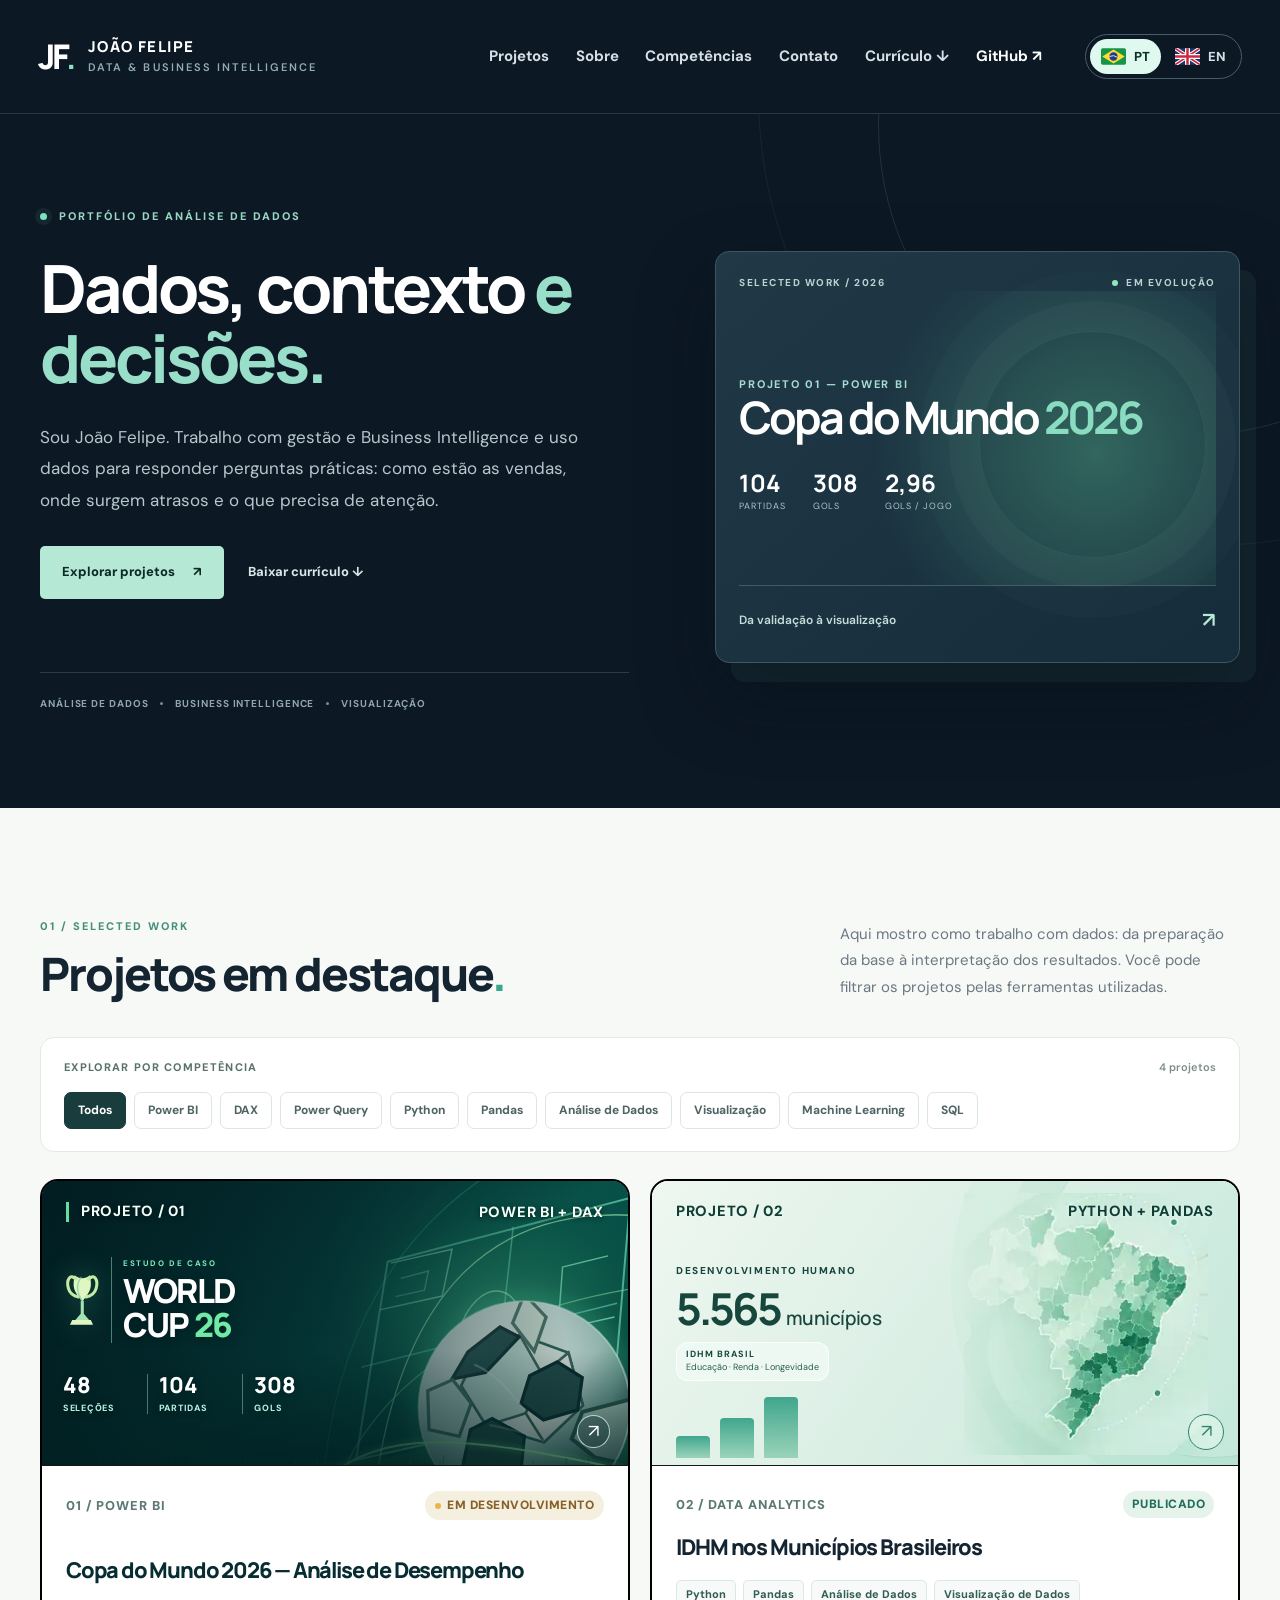
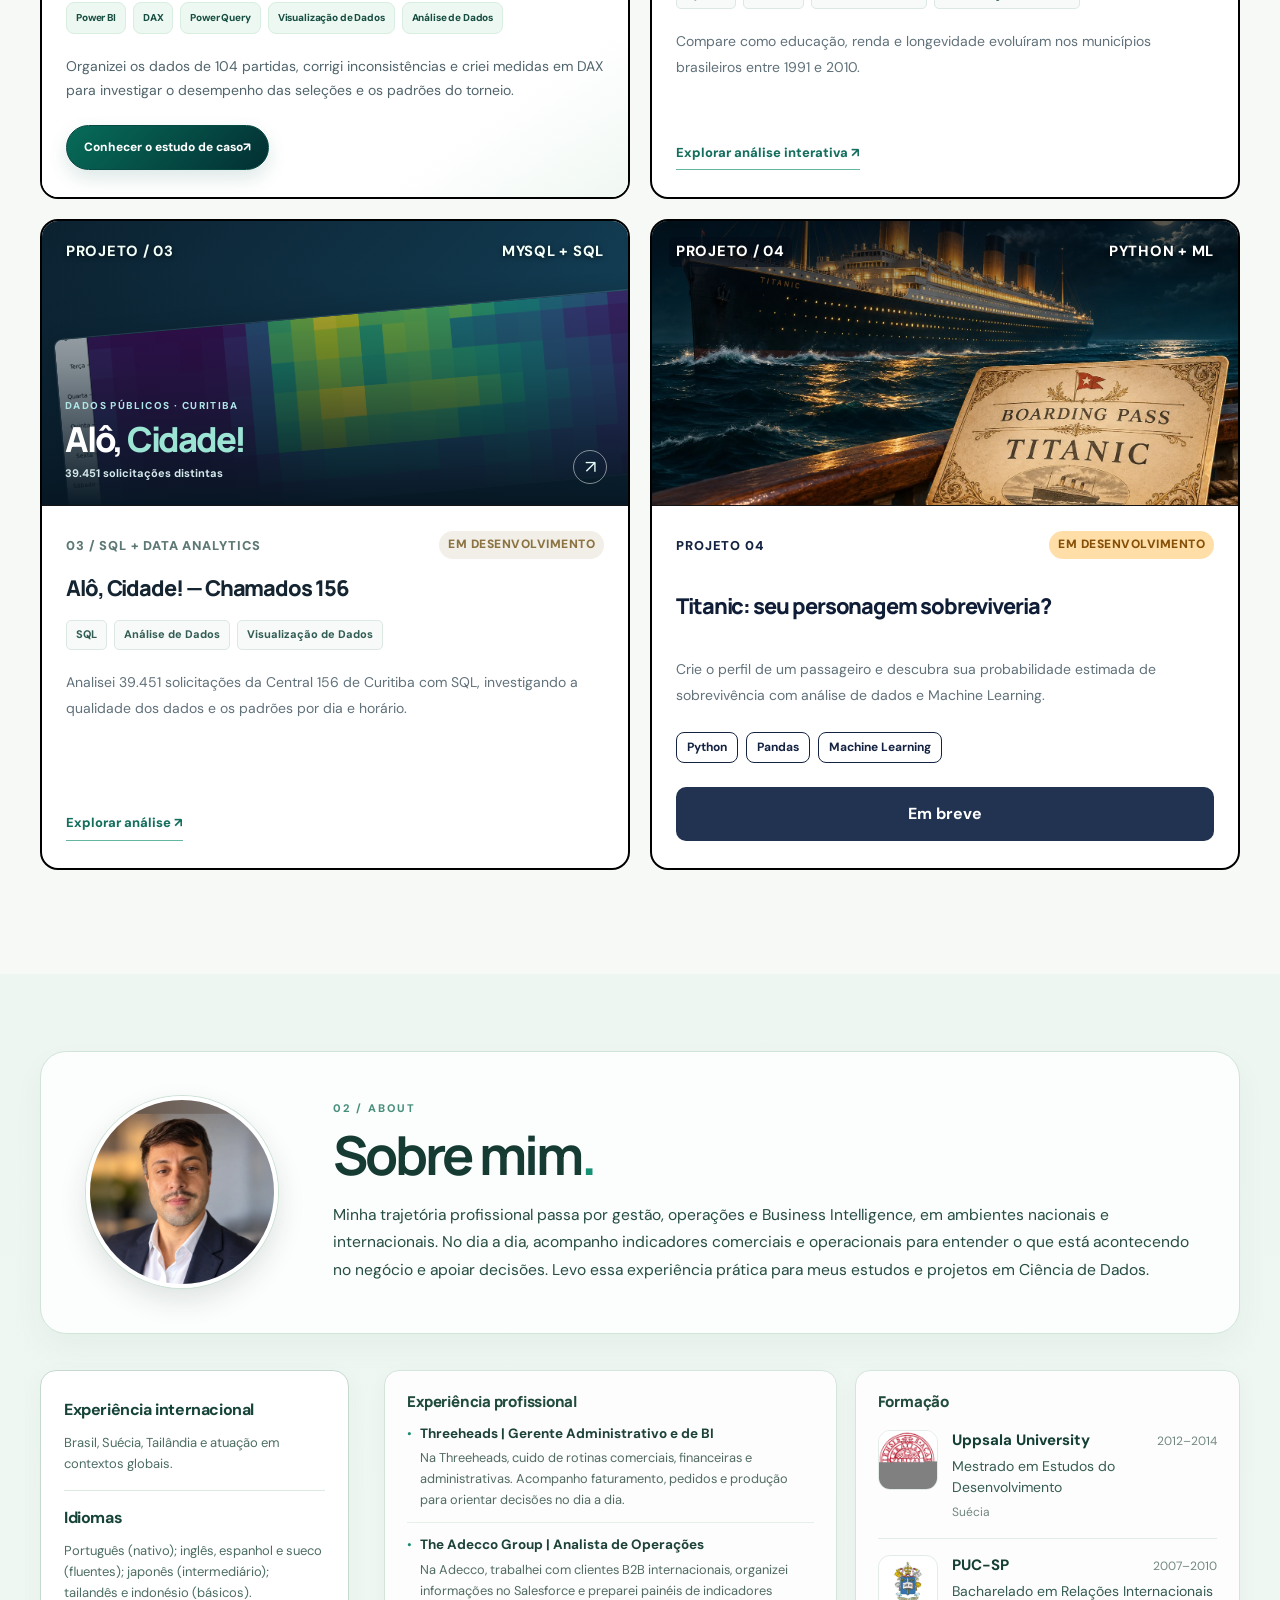
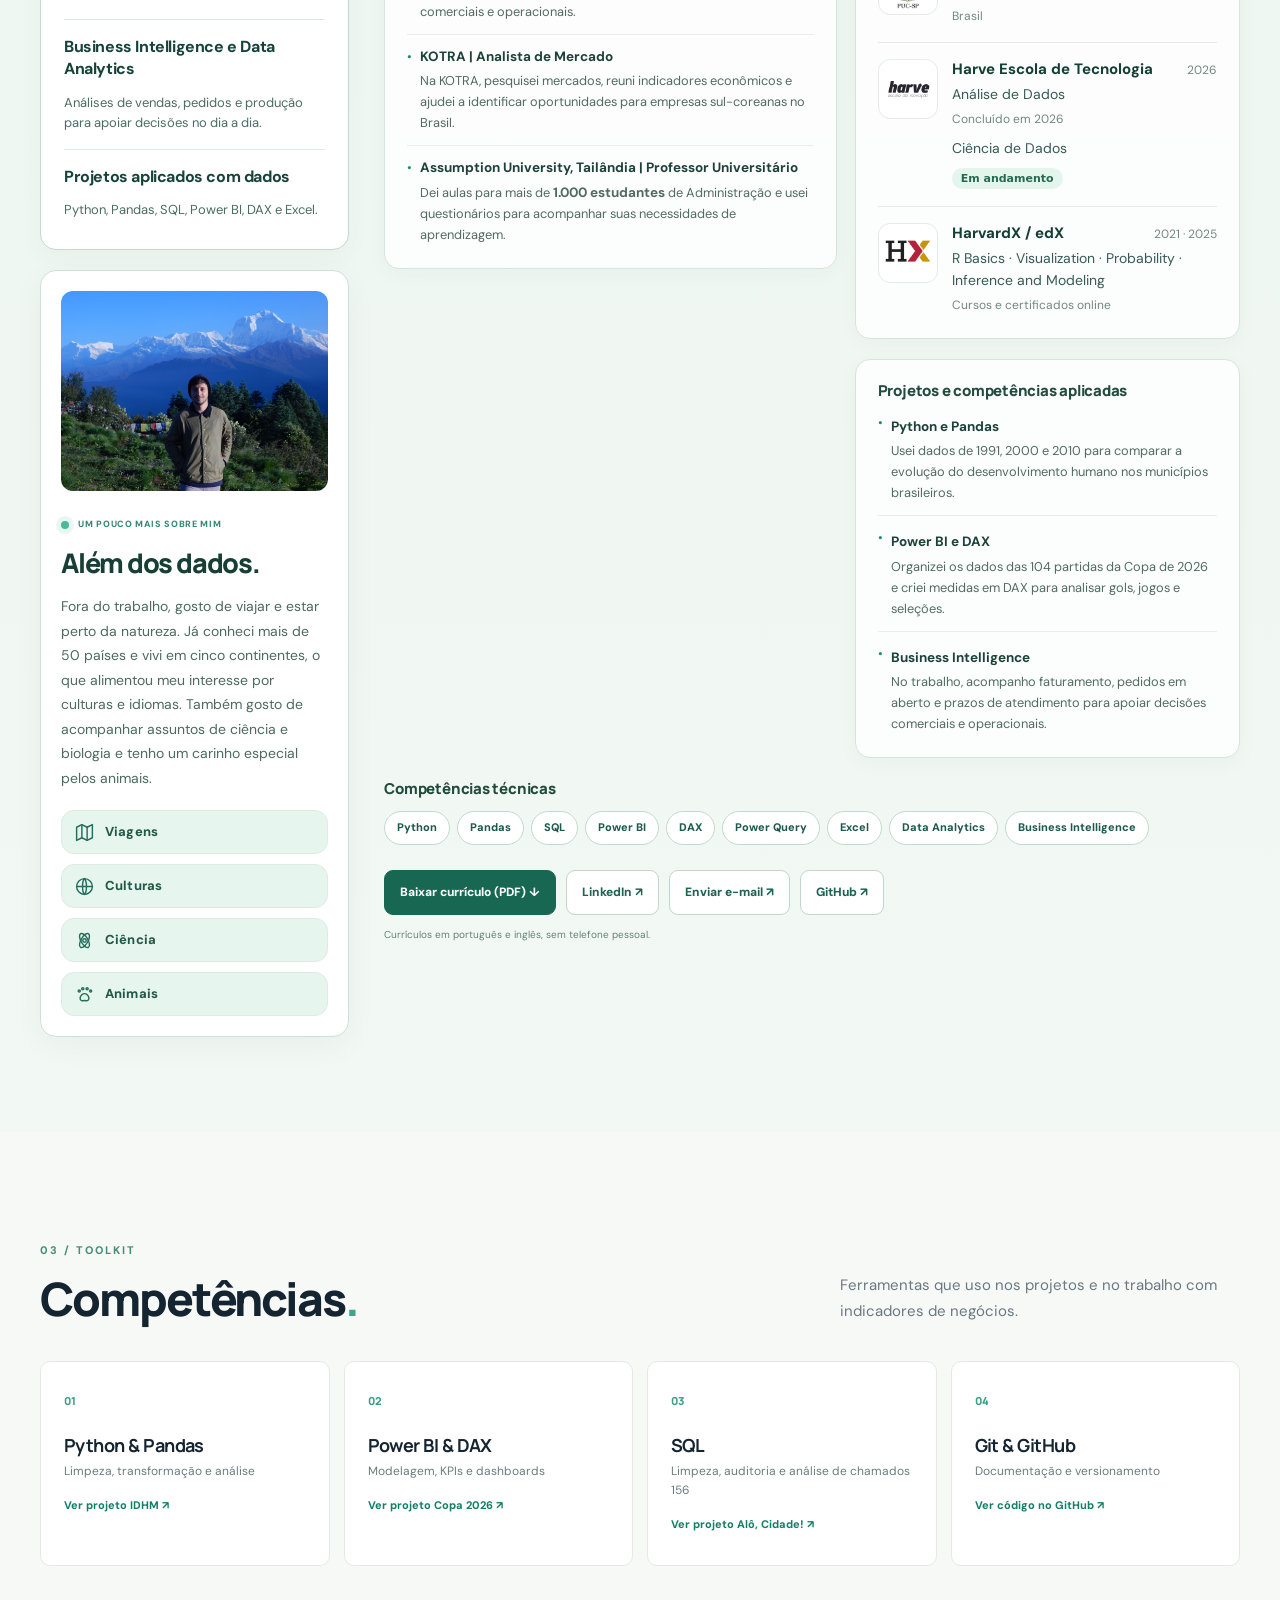
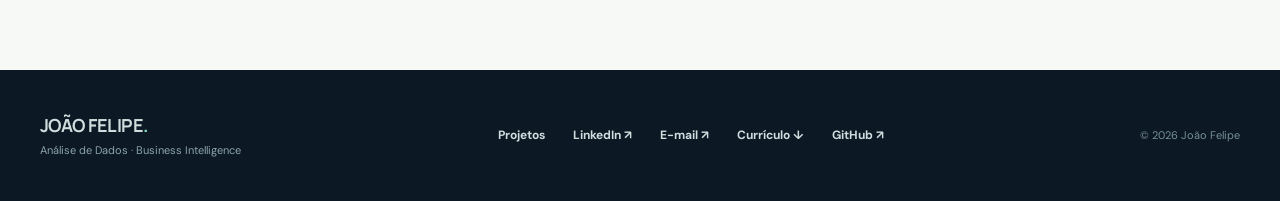
==== commit 0b57ffe6: "Place vertical personal card beneath profile highlights in left column" ====
--- a/index.html
+++ b/index.html
@@ -12,7 +12,7 @@
 <script src="assets/cv-language.js" defer></script>
 <link rel="stylesheet" href="assets/portfolio-header-v10.css">
 <link rel="stylesheet" href="assets/projects-cards-v11.css">
-<link rel="stylesheet" href="assets/about-v14.css?v=20261117">
+<link rel="stylesheet" href="assets/about-v14.css?v=20261119-sidebar">
 <link rel="stylesheet" href="assets/about-v15.css?v=152">
 <link rel="stylesheet" href="assets/education-v16.css">
 <script src="assets/portfolio-global-header-v13.js" defer></script>
@@ -133,7 +133,27 @@
     </div>
   </div>
   <div class="about-v15-detail-grid">
-    <aside class="about-v15-side" aria-label="Destaques do perfil / Profile highlights"><div class="about-v4-proof about-v4-highlights"><div><strong data-en="International experience" data-pt="Experiência internacional">Experiência internacional</strong><span data-en="Brazil, Sweden, Thailand, and experience in international settings." data-pt="Brasil, Suécia, Tailândia e atuação em contextos globais.">Brasil, Suécia, Tailândia e atuação em contextos globais.</span></div><div><strong data-en="Languages" data-pt="Idiomas">Idiomas</strong><span data-en="Portuguese (native); English, Spanish and Swedish (fluent); Japanese (intermediate); Thai and Indonesian (basic)." data-pt="Português (nativo); inglês, espanhol e sueco (fluentes); japonês (intermediário); tailandês e indonésio (básicos).">Português (nativo); inglês, espanhol e sueco (fluentes); japonês (intermediário); tailandês e indonésio (básicos).</span></div><div><strong data-en="Business Intelligence &amp; Data Analytics" data-pt="Business Intelligence e Data Analytics">Business Intelligence e Data Analytics</strong><span data-en="Sales, orders and production analysis to support day-to-day decisions." data-pt="Análises de vendas, pedidos e produção para apoiar decisões no dia a dia.">Análises de vendas, pedidos e produção para apoiar decisões no dia a dia.</span></div><div><strong data-en="Applied data projects" data-pt="Projetos aplicados com dados">Projetos aplicados com dados</strong><span data-en="Python, Pandas, SQL, Power BI, DAX, and Excel." data-pt="Python, Pandas, SQL, Power BI, DAX e Excel.">Python, Pandas, SQL, Power BI, DAX e Excel.</span></div></div></aside>
+    <aside class="about-v15-side" aria-label="Destaques do perfil / Profile highlights"><div class="about-v4-proof about-v4-highlights"><div><strong data-en="International experience" data-pt="Experiência internacional">Experiência internacional</strong><span data-en="Brazil, Sweden, Thailand, and experience in international settings." data-pt="Brasil, Suécia, Tailândia e atuação em contextos globais.">Brasil, Suécia, Tailândia e atuação em contextos globais.</span></div><div><strong data-en="Languages" data-pt="Idiomas">Idiomas</strong><span data-en="Portuguese (native); English, Spanish and Swedish (fluent); Japanese (intermediate); Thai and Indonesian (basic)." data-pt="Português (nativo); inglês, espanhol e sueco (fluentes); japonês (intermediário); tailandês e indonésio (básicos).">Português (nativo); inglês, espanhol e sueco (fluentes); japonês (intermediário); tailandês e indonésio (básicos).</span></div><div><strong data-en="Business Intelligence &amp; Data Analytics" data-pt="Business Intelligence e Data Analytics">Business Intelligence e Data Analytics</strong><span data-en="Sales, orders and production analysis to support day-to-day decisions." data-pt="Análises de vendas, pedidos e produção para apoiar decisões no dia a dia.">Análises de vendas, pedidos e produção para apoiar decisões no dia a dia.</span></div><div><strong data-en="Applied data projects" data-pt="Projetos aplicados com dados">Projetos aplicados com dados</strong><span data-en="Python, Pandas, SQL, Power BI, DAX, and Excel." data-pt="Python, Pandas, SQL, Power BI, DAX e Excel.">Python, Pandas, SQL, Power BI, DAX e Excel.</span></div></div>
+<section class="about-v14-card" id="beyond-data" aria-labelledby="about-v14-title">
+      <img class="about-v14-photo" src="assets/joao-felipe-viagem.jpg" alt="João Felipe durante uma viagem, diante de montanhas cobertas de neve" width="2048" height="1536" loading="lazy" decoding="async">
+      <div class="about-v14-content">
+      <div class="about-v14-intro">
+        <span class="about-v14-eyebrow"><span class="about-v14-signal" aria-hidden="true"></span><span data-pt="UM POUCO MAIS SOBRE MIM" data-en="A LITTLE MORE ABOUT ME">UM POUCO MAIS SOBRE MIM</span></span>
+        <div class="about-v14-heading">
+          <span class="about-v14-icon"><svg viewBox="0 0 24 24" width="21" height="21" fill="none" stroke="currentColor" stroke-width="1.65" stroke-linecap="round" stroke-linejoin="round" aria-hidden="true" focusable="false"><circle cx="12" cy="12" r="9"/><path d="m16.2 7.8-3 7.4-5.4 1 3-7.4Z"/></svg></span>
+          <h3 id="about-v14-title" data-pt="Além dos dados." data-en="Beyond the Data.">Além dos dados.</h3>
+        </div>
+        <p class="about-v14-description" data-pt="Fora do trabalho, gosto de viajar e estar perto da natureza. Já conheci mais de 50 países e vivi em cinco continentes, o que alimentou meu interesse por culturas e idiomas. Também gosto de acompanhar assuntos de ciência e biologia e tenho um carinho especial pelos animais." data-en="Outside work, I love travelling and spending time in nature. I've visited more than 50 countries and lived on five continents, which helped me become interested in other cultures and languages. I also enjoy reading about science and biology, and animals have a special place in my life.">Fora do trabalho, gosto de viajar e estar perto da natureza. Já conheci mais de 50 países e vivi em cinco continentes, o que alimentou meu interesse por culturas e idiomas. Também gosto de acompanhar assuntos de ciência e biologia e tenho um carinho especial pelos animais.</p>
+      </div>
+      <div class="about-v14-tags" aria-label="Interesses pessoais / Personal interests">
+        <span class="about-v14-tag"><svg viewBox="0 0 24 24" width="21" height="21" fill="none" stroke="currentColor" stroke-width="1.65" stroke-linecap="round" stroke-linejoin="round" aria-hidden="true" focusable="false"><path d="m3 6 6-3 6 3 6-3v15l-6 3-6-3-6 3z"/><path d="M9 3v15M15 6v15"/></svg><span data-pt="Viagens" data-en="Travel">Viagens</span></span>
+        <span class="about-v14-tag"><svg viewBox="0 0 24 24" width="21" height="21" fill="none" stroke="currentColor" stroke-width="1.65" stroke-linecap="round" stroke-linejoin="round" aria-hidden="true" focusable="false"><circle cx="12" cy="12" r="9"/><path d="M3 12h18M12 3c-3 3-3 15 0 18M12 3c3 3 3 15 0 18"/></svg><span data-pt="Culturas" data-en="Cultures">Culturas</span></span>
+        <span class="about-v14-tag"><svg viewBox="0 0 24 24" width="21" height="21" fill="none" stroke="currentColor" stroke-width="1.65" stroke-linecap="round" stroke-linejoin="round" aria-hidden="true" focusable="false"><circle cx="12" cy="12" r="2"/><ellipse cx="12" cy="12" rx="9" ry="4" transform="rotate(60 12 12)"/><ellipse cx="12" cy="12" rx="9" ry="4" transform="rotate(-60 12 12)"/></svg><span data-pt="Ciência" data-en="Science">Ciência</span></span>
+        <span class="about-v14-tag"><svg viewBox="0 0 24 24" width="21" height="21" fill="none" stroke="currentColor" stroke-width="1.65" stroke-linecap="round" stroke-linejoin="round" aria-hidden="true" focusable="false"><circle cx="6" cy="8" r="1.2"/><circle cx="10" cy="5.5" r="1.2"/><circle cx="15" cy="5.5" r="1.2"/><circle cx="19" cy="8" r="1.2"/><path d="M7 16c0-2.7 2.8-5 5-5s5 2.3 5 5c0 2.5-1.6 3.5-3.2 3.1-1.2-.3-2.4-.3-3.6 0C8.6 19.5 7 18.5 7 16Z"/></svg><span data-pt="Animais" data-en="Animals">Animais</span></span>
+      </div>
+      </div>
+    </section>
+</aside>
     <div class="about-v4-content about-v15-content"><div class="about-v4-columns">
 <div class="about-v4-panel about-v4-experience">
 <h3 data-en="Professional experience" data-pt="Experiência profissional">Experiência profissional</h3>
@@ -206,28 +226,6 @@
   </div>
 </div>
 
-    <!-- V14: encerramento pessoal, depois de experiencia/projetos/formacao -->
-  <div class="container about-v14-wrap">
-    <aside class="about-v14-card" id="beyond-data" aria-labelledby="about-v14-title">
-      <img class="about-v14-photo" src="assets/joao-felipe-viagem.jpg" alt="João Felipe durante uma viagem, diante de montanhas cobertas de neve" width="2048" height="1536" loading="lazy" decoding="async">
-      <div class="about-v14-content">
-      <div class="about-v14-intro">
-        <span class="about-v14-eyebrow"><span class="about-v14-signal" aria-hidden="true"></span><span data-pt="UM POUCO MAIS SOBRE MIM" data-en="A LITTLE MORE ABOUT ME">UM POUCO MAIS SOBRE MIM</span></span>
-        <div class="about-v14-heading">
-          <span class="about-v14-icon"><svg viewBox="0 0 24 24" width="21" height="21" fill="none" stroke="currentColor" stroke-width="1.65" stroke-linecap="round" stroke-linejoin="round" aria-hidden="true" focusable="false"><circle cx="12" cy="12" r="9"/><path d="m16.2 7.8-3 7.4-5.4 1 3-7.4Z"/></svg></span>
-          <h3 id="about-v14-title" data-pt="Além dos dados." data-en="Beyond the Data.">Além dos dados.</h3>
-        </div>
-        <p class="about-v14-description" data-pt="Fora do trabalho, gosto de viajar e estar perto da natureza. Já conheci mais de 50 países e vivi em cinco continentes, o que alimentou meu interesse por culturas e idiomas. Também gosto de acompanhar assuntos de ciência e biologia e tenho um carinho especial pelos animais." data-en="Outside work, I love travelling and spending time in nature. I've visited more than 50 countries and lived on five continents, which helped me become interested in other cultures and languages. I also enjoy reading about science and biology, and animals have a special place in my life.">Fora do trabalho, gosto de viajar e estar perto da natureza. Já conheci mais de 50 países e vivi em cinco continentes, o que alimentou meu interesse por culturas e idiomas. Também gosto de acompanhar assuntos de ciência e biologia e tenho um carinho especial pelos animais.</p>
-      </div>
-      <div class="about-v14-tags" aria-label="Interesses pessoais / Personal interests">
-        <span class="about-v14-tag"><svg viewBox="0 0 24 24" width="21" height="21" fill="none" stroke="currentColor" stroke-width="1.65" stroke-linecap="round" stroke-linejoin="round" aria-hidden="true" focusable="false"><path d="m3 6 6-3 6 3 6-3v15l-6 3-6-3-6 3z"/><path d="M9 3v15M15 6v15"/></svg><span data-pt="Viagens" data-en="Travel">Viagens</span></span>
-        <span class="about-v14-tag"><svg viewBox="0 0 24 24" width="21" height="21" fill="none" stroke="currentColor" stroke-width="1.65" stroke-linecap="round" stroke-linejoin="round" aria-hidden="true" focusable="false"><circle cx="12" cy="12" r="9"/><path d="M3 12h18M12 3c-3 3-3 15 0 18M12 3c3 3 3 15 0 18"/></svg><span data-pt="Culturas" data-en="Cultures">Culturas</span></span>
-        <span class="about-v14-tag"><svg viewBox="0 0 24 24" width="21" height="21" fill="none" stroke="currentColor" stroke-width="1.65" stroke-linecap="round" stroke-linejoin="round" aria-hidden="true" focusable="false"><circle cx="12" cy="12" r="2"/><ellipse cx="12" cy="12" rx="9" ry="4" transform="rotate(60 12 12)"/><ellipse cx="12" cy="12" rx="9" ry="4" transform="rotate(-60 12 12)"/></svg><span data-pt="Ciência" data-en="Science">Ciência</span></span>
-        <span class="about-v14-tag"><svg viewBox="0 0 24 24" width="21" height="21" fill="none" stroke="currentColor" stroke-width="1.65" stroke-linecap="round" stroke-linejoin="round" aria-hidden="true" focusable="false"><circle cx="6" cy="8" r="1.2"/><circle cx="10" cy="5.5" r="1.2"/><circle cx="15" cy="5.5" r="1.2"/><circle cx="19" cy="8" r="1.2"/><path d="M7 16c0-2.7 2.8-5 5-5s5 2.3 5 5c0 2.5-1.6 3.5-3.2 3.1-1.2-.3-2.4-.3-3.6 0C8.6 19.5 7 18.5 7 16Z"/></svg><span data-pt="Animais" data-en="Animals">Animais</span></span>
-      </div>
-      </div>
-    </aside>
-  </div>
 </section>
 
 <section class="tools-section" id="skills"><div class="container"><div class="section-head"><div><span class="section-number">03 / TOOLKIT</span><h2 data-pt="Competências<span class='dot'>.</span>" data-en="Skills<span class='dot'>.</span>">Competências<span class="dot">.</span></h2></div><p data-pt="Ferramentas que uso nos projetos e no trabalho com indicadores de negócios." data-en="Tools I use in projects and in my day-to-day work with business indicators.">Ferramentas que uso nos projetos e no trabalho com indicadores de negócios.</p></div><div class="tool-grid">
--- a/assets/about-v14.css
+++ b/assets/about-v14.css
@@ -153,3 +153,22 @@
   .about-v14-description { font-size: 16px; }
   .about-v14-card { gap: 22px; }
 }
+
+/* Keep the personal card with the profile highlights in the left column. */
+.about-v15-side { display: grid; gap: 20px; align-content: start; }
+.about-v15-side .about-v14-card {
+  width: 100%;
+  max-width: none;
+  margin: 0;
+  padding: 20px;
+  gap: 20px;
+  border-radius: 16px;
+}
+.about-v15-side .about-v14-photo { border-radius: 12px; }
+.about-v15-side .about-v14-eyebrow { font-size: 9px; letter-spacing: .08em; }
+.about-section .about-v15-side .about-v14-card h3 { font-size: 27px; }
+.about-v15-side .about-v14-description { font-size: 14px; line-height: 1.75; }
+.about-v15-side .about-v14-tags { margin-top: 20px; }
+.about-v15-side .about-v14-tag { min-height: 44px; padding: 10px 12px; gap: 10px; }
+.about-v15-side .about-v14-tag span { font-size: 13px; }
+.about-v15-side .about-v14-tag svg { width: 21px; height: 21px; }
--- a/assets/education-v16.css
+++ b/assets/education-v16.css
@@ -19,3 +19,18 @@
 #jf-education-v16 .edu-v16-logo{display:block;width:100%;height:100%;object-fit:contain;object-position:center}
 #jf-education-v16 .edu-v16-logo-harve{padding:0}
 @media(max-width:420px){#jf-education-v16 .edu-v16-item{grid-template-columns:50px minmax(0,1fr);gap:10px}#jf-education-v16 .edu-v16-logo-shell{width:48px;height:48px;padding:4px;border-radius:10px}}
+
+/* Focus Uppsala's small logo tile on the original seal; its name is in the adjacent text. */
+#jf-education-v16 .edu-v16-logo-shell:has(.edu-v16-logo-uppsala) {
+  position: relative;
+  overflow: hidden;
+  padding: 0;
+}
+#jf-education-v16 .edu-v16-logo-uppsala {
+  position: absolute;
+  width: 185%;
+  max-width: none;
+  height: auto;
+  left: -42.5%;
+  top: -3%;
+}
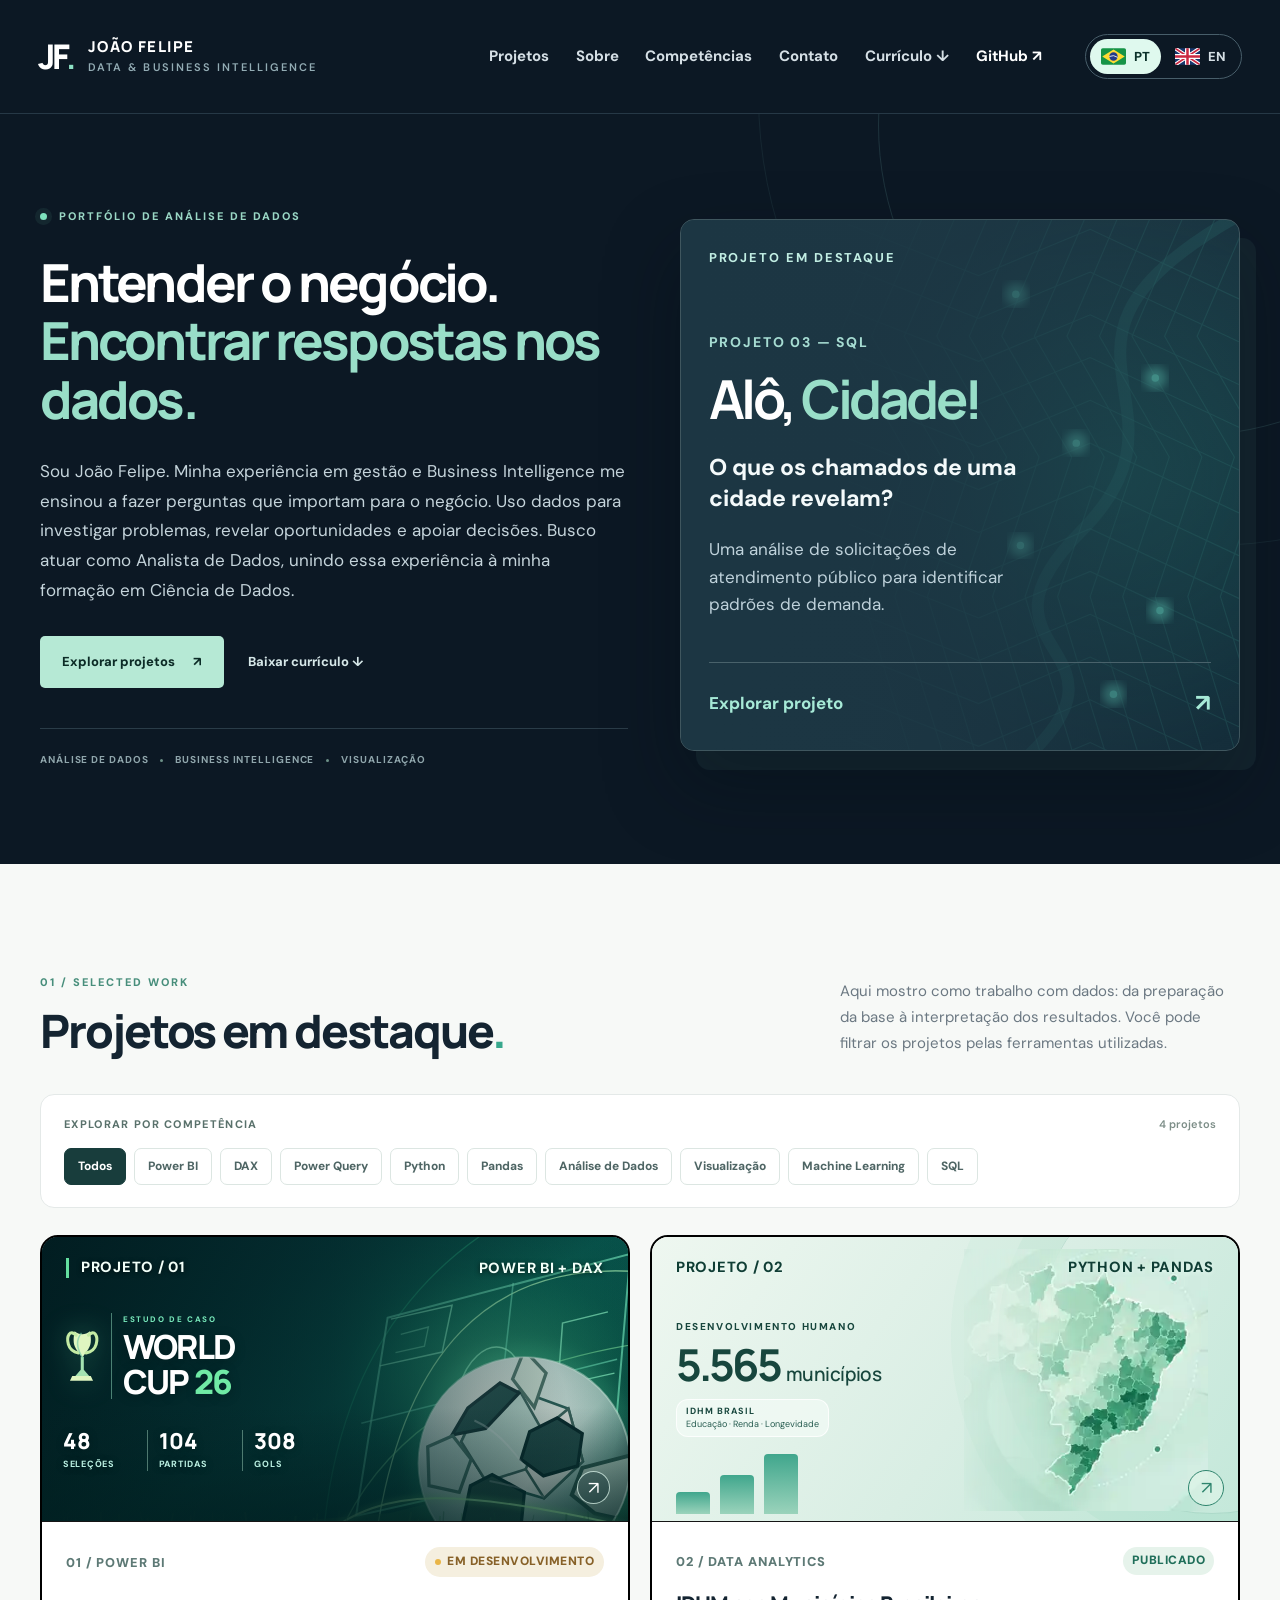
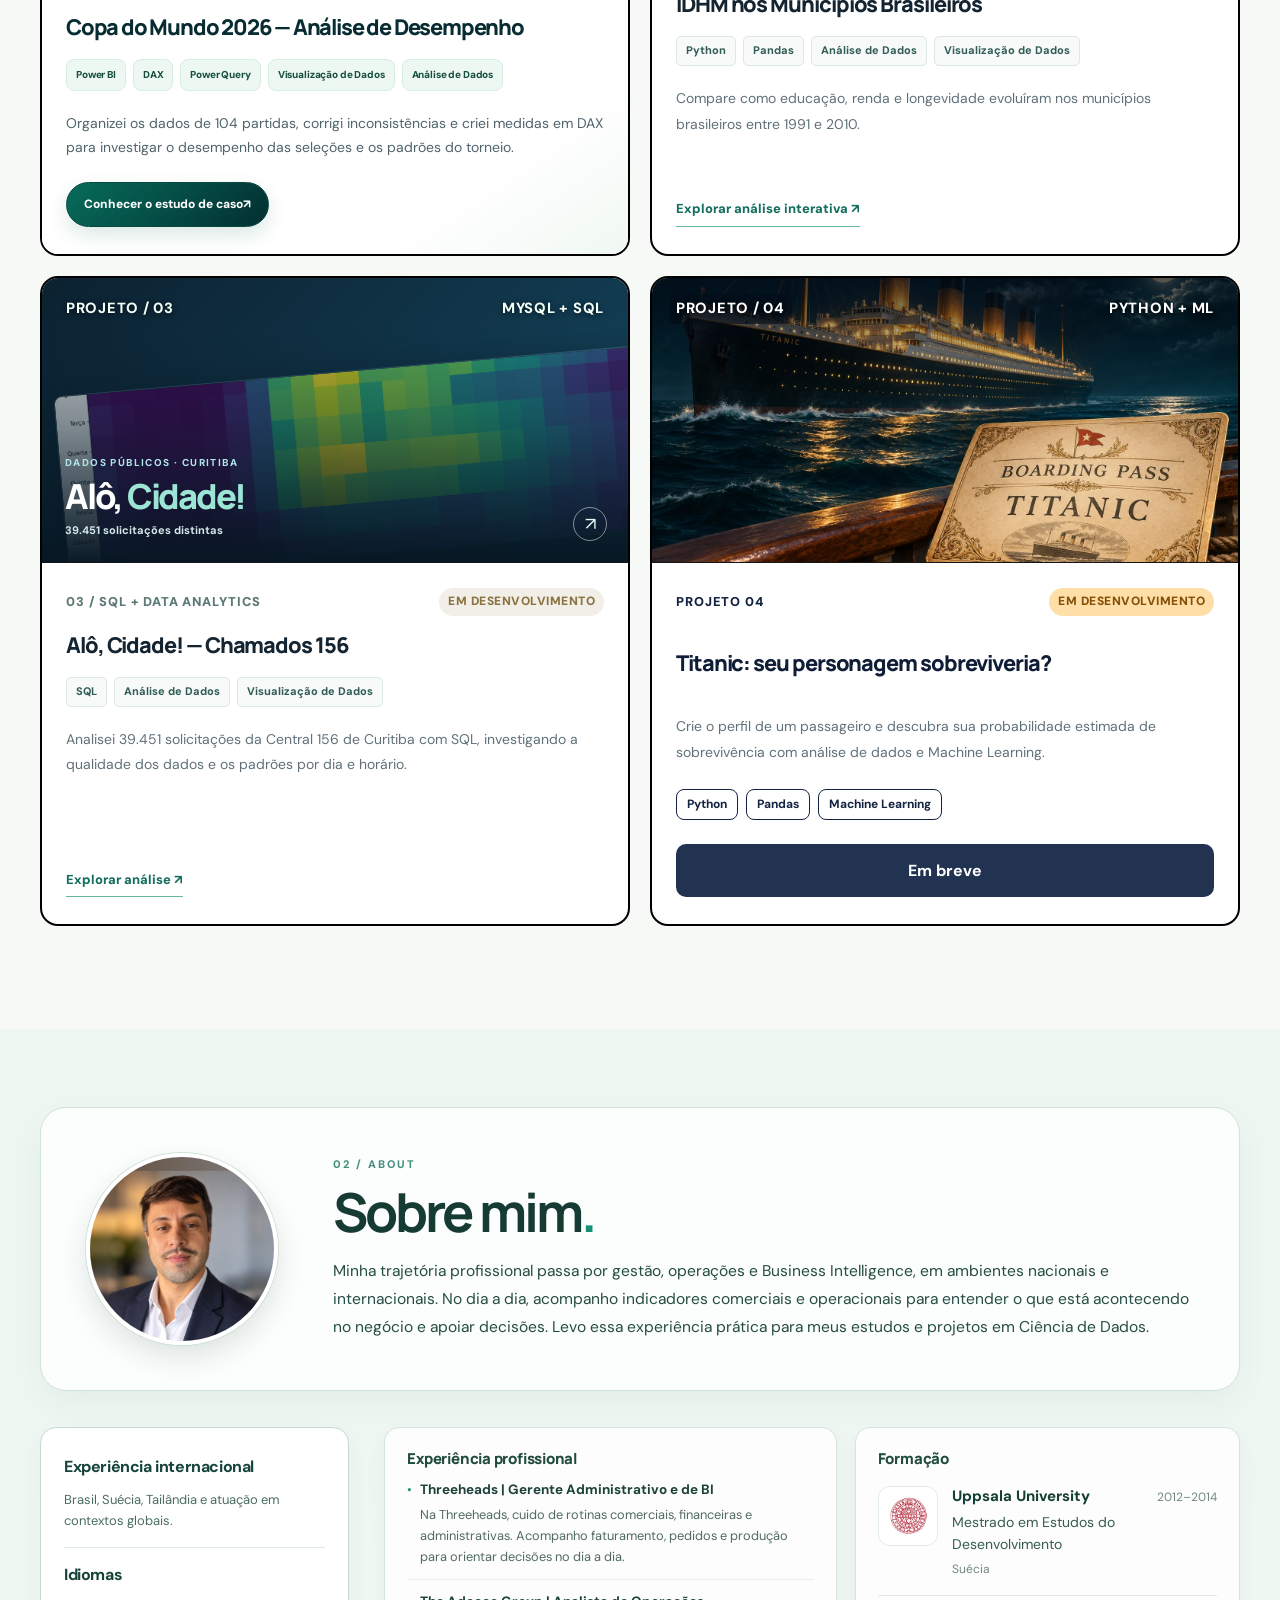
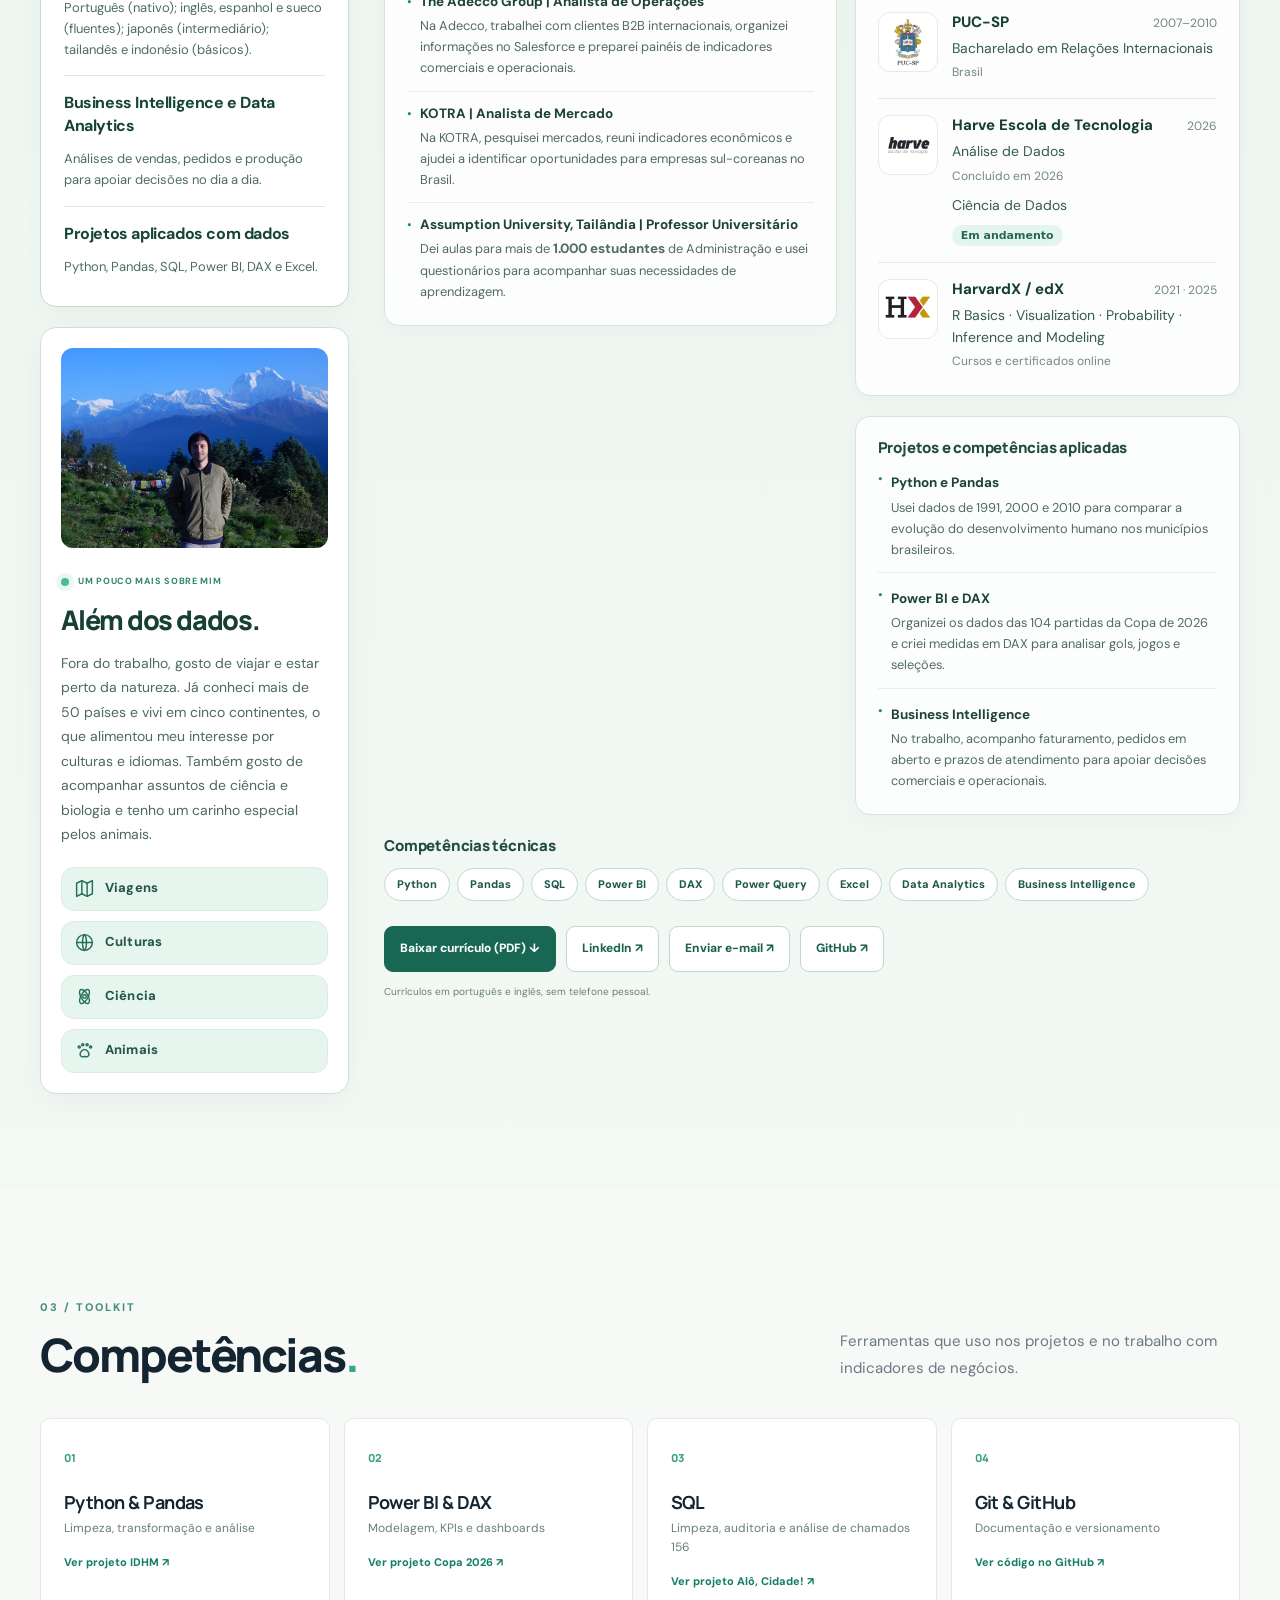
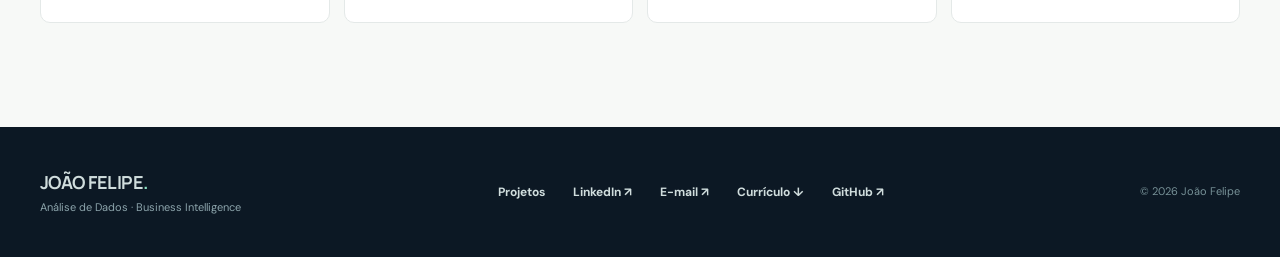
==== commit 6bc2dbe5: "Refresh homepage introduction and feature Alo Cidade SQL project" ====
--- a/index.html
+++ b/index.html
@@ -20,6 +20,7 @@
 <link rel="stylesheet" href="assets/idhm-card-v17.css">
 <link rel="stylesheet" href="assets/world-cup-card-v17.css?v=17">
 <link rel="stylesheet" href="assets/project-labels-v18.css?v=19">
+<link rel="stylesheet" href="assets/hero-intro-v20.css?v=20261120">
 </head>
 <body>
 <a class="skip" href="#projects" data-pt="Ir para os projetos" data-en="Skip to projects">Ir para os projetos</a>
@@ -41,9 +42,19 @@
   </div>
 </header>
 <main>
-<section class="hero"><div class="container hero-grid">
-  <div class="hero-copy"><span class="micro-label"><span class="signal-dot"></span><span data-pt="PORTFÓLIO DE ANÁLISE DE DADOS" data-en="DATA ANALYTICS PORTFOLIO">PORTFÓLIO DE ANÁLISE DE DADOS</span></span><h1 data-pt="Dados, contexto <em>e decisões.</em>" data-en="Data, context <em>and decisions.</em>">Dados, contexto <em>e decisões.</em></h1><p data-pt="Sou João Felipe. Trabalho com gestão e Business Intelligence e uso dados para responder perguntas práticas: como estão as vendas, onde surgem atrasos e o que precisa de atenção." data-en="I'm João Felipe. I work in business management and Business Intelligence, using data to answer practical questions: How are sales doing? Where are delays happening? What needs attention?">Sou João Felipe. Trabalho com gestão e Business Intelligence e uso dados para responder perguntas práticas: como estão as vendas, onde surgem atrasos e o que precisa de atenção.</p><div class="hero-cta"><a class="btn-primary" href="#projects" data-pt="Explorar projetos <span aria-hidden='true'>↗</span>" data-en="Explore projects <span aria-hidden='true'>↗</span>">Explorar projetos <span aria-hidden="true">↗</span></a><a class="btn-quiet" href="assets/CV_Joao_Felipe_PT.pdf" download="CV_Joao_Felipe_PT.pdf" data-cv-download data-pt="Baixar currículo ↓" data-en="Download résumé ↓">Baixar currículo ↓</a></div><div class="hero-foot"><span data-pt="ANÁLISE DE DADOS" data-en="DATA ANALYTICS">ANÁLISE DE DADOS</span><span class="cross"></span><span>BUSINESS INTELLIGENCE</span><span class="cross"></span><span data-pt="VISUALIZAÇÃO" data-en="VISUALIZATION">VISUALIZAÇÃO</span></div></div>
-  <div class="hero-display" aria-label="Prévia dos projetos de análise de dados"><div class="display-top"><span>SELECTED WORK / 2026</span><span class="display-status"><i></i><span data-pt="EM EVOLUÇÃO" data-en="IN PROGRESS">EM EVOLUÇÃO</span></span></div><div class="display-world"><span class="display-eyebrow" data-pt="PROJETO 01 — POWER BI" data-en="PROJECT 01 — POWER BI">PROJETO 01 — POWER BI</span><strong data-pt="Copa do Mundo <span>2026</span>" data-en="World Cup <span>2026</span>">Copa do Mundo <span>2026</span></strong><div class="hero-big-numbers"><div><b>104</b><small data-pt="PARTIDAS" data-en="MATCHES">PARTIDAS</small></div><div><b>308</b><small data-pt="GOLS" data-en="GOALS">GOLS</small></div><div><b>2,96</b><small data-pt="GOLS / JOGO" data-en="GOALS / GAME">GOLS / JOGO</small></div></div></div><div class="hero-display-footer"><span data-pt="Da validação à visualização" data-en="From validation to visualization">Da validação à visualização</span><a href="projects/copa-2026-powerbi/index.html" aria-label="Abrir projeto da Copa">↗</a></div></div>
+<section class="hero hero-intro-v20"><div class="container hero-grid">
+  <div class="hero-copy"><span class="micro-label"><span class="signal-dot"></span><span data-pt="PORTFÓLIO DE ANÁLISE DE DADOS" data-en="DATA ANALYTICS PORTFOLIO">PORTFÓLIO DE ANÁLISE DE DADOS</span></span><h1 data-pt="Entender o negócio. &lt;em&gt;Encontrar respostas nos dados.&lt;/em&gt;" data-en="Understand the business. &lt;em&gt;Find answers in the data.&lt;/em&gt;">Entender o negócio. <em>Encontrar respostas nos dados.</em></h1><p data-pt="Sou João Felipe. Minha experiência em gestão e Business Intelligence me ensinou a fazer perguntas que importam para o negócio. Uso dados para investigar problemas, revelar oportunidades e apoiar decisões. Busco atuar como Analista de Dados, unindo essa experiência à minha formação em Ciência de Dados." data-en="I'm João Felipe. My experience in business management and Business Intelligence has taught me to ask questions that matter to a business. I use data to investigate problems, uncover opportunities and support decisions. I'm seeking a Data Analyst role, combining this experience with my training in Data Science.">Sou João Felipe. Minha experiência em gestão e Business Intelligence me ensinou a fazer perguntas que importam para o negócio. Uso dados para investigar problemas, revelar oportunidades e apoiar decisões. Busco atuar como Analista de Dados, unindo essa experiência à minha formação em Ciência de Dados.</p><div class="hero-cta"><a class="btn-primary" href="#projects" data-pt="Explorar projetos <span aria-hidden='true'>↗</span>" data-en="Explore projects <span aria-hidden='true'>↗</span>">Explorar projetos <span aria-hidden="true">↗</span></a><a class="btn-quiet" href="assets/CV_Joao_Felipe_PT.pdf" download="CV_Joao_Felipe_PT.pdf" data-cv-download data-pt="Baixar currículo ↓" data-en="Download résumé ↓">Baixar currículo ↓</a></div><div class="hero-foot"><span data-pt="ANÁLISE DE DADOS" data-en="DATA ANALYTICS">ANÁLISE DE DADOS</span><span class="cross"></span><span>BUSINESS INTELLIGENCE</span><span class="cross"></span><span data-pt="VISUALIZAÇÃO" data-en="VISUALIZATION">VISUALIZAÇÃO</span></div></div>
+  <article class="hero-display hero-city">
+  <img class="hero-city-map" src="assets/hero-city-map-v20.svg" alt="" aria-hidden="true" width="600" height="600">
+  <div class="display-top"><span data-pt="PROJETO EM DESTAQUE" data-en="FEATURED PROJECT">PROJETO EM DESTAQUE</span></div>
+  <div class="hero-city-content">
+    <span class="display-eyebrow" data-pt="PROJETO 03 — SQL" data-en="PROJECT 03 — SQL">PROJETO 03 — SQL</span>
+    <h2 data-pt="Alô, &lt;span&gt;Cidade!&lt;/span&gt;" data-en="Hello, &lt;span&gt;City!&lt;/span&gt;">Alô, <span>Cidade!</span></h2>
+    <p class="hero-city-question" data-pt="O que os chamados de uma cidade revelam?" data-en="What do a city's service requests reveal?">O que os chamados de uma cidade revelam?</p>
+    <p class="hero-city-description" data-pt="Uma análise de solicitações de atendimento público para identificar padrões de demanda." data-en="An analysis of public service requests to identify patterns in demand.">Uma análise de solicitações de atendimento público para identificar padrões de demanda.</p>
+  </div>
+  <a class="hero-city-link" href="projects/alo-cidade/index.html"><span data-pt="Explorar projeto" data-en="Explore project">Explorar projeto</span><span aria-hidden="true">↗</span></a>
+  </article>
 </div></section>
 <section class="work-section" id="projects"><div class="container"><div class="section-head"><div><span class="section-number">01 / SELECTED WORK</span><h2 data-pt="Projetos em destaque<span class='dot'>.</span>" data-en="Featured projects<span class='dot'>.</span>">Projetos em destaque<span class="dot">.</span></h2></div><p data-pt="Aqui mostro como trabalho com dados: da preparação da base à interpretação dos resultados. Você pode filtrar os projetos pelas ferramentas utilizadas." data-en="These projects show how I work with data, from preparing datasets to interpreting results. Filter by the tools used.">Aqui mostro como trabalho com dados: da preparação da base à interpretação dos resultados. Você pode filtrar os projetos pelas ferramentas utilizadas.</p></div>
 <div class="filters" id="project-skill-filters"><div class="filters-heading"><span data-pt="EXPLORAR POR COMPETÊNCIA" data-en="EXPLORE BY SKILL">EXPLORAR POR COMPETÊNCIA</span><span class="filter-count" id="filter-count" aria-live="polite">4 projetos</span></div><div class="filter-actions" role="group" aria-label="Filtrar projetos por competência"><button type="button" data-filter="all" aria-pressed="true" class="is-active" data-pt="Todos" data-en="All">Todos</button><button type="button" data-filter="powerbi" aria-pressed="false">Power BI</button><button type="button" data-filter="dax" aria-pressed="false">DAX</button><button type="button" data-filter="powerquery" aria-pressed="false">Power Query</button><button type="button" data-filter="python" aria-pressed="false">Python</button><button type="button" data-filter="pandas" aria-pressed="false">Pandas</button><button type="button" data-filter="analysis" aria-pressed="false" data-pt="Análise de Dados" data-en="Data Analysis">Análise de Dados</button><button type="button" data-filter="visualization" aria-pressed="false" data-pt="Visualização" data-en="Visualization">Visualização</button><button type="button" data-filter="machinelearning" aria-pressed="false">Machine Learning</button><button type="button" data-filter="sql" aria-pressed="false">SQL</button></div></div>
--- a/assets/education-v16.css
+++ b/assets/education-v16.css
@@ -20,17 +20,3 @@
 #jf-education-v16 .edu-v16-logo-harve{padding:0}
 @media(max-width:420px){#jf-education-v16 .edu-v16-item{grid-template-columns:50px minmax(0,1fr);gap:10px}#jf-education-v16 .edu-v16-logo-shell{width:48px;height:48px;padding:4px;border-radius:10px}}
 
-/* Focus Uppsala's small logo tile on the original seal; its name is in the adjacent text. */
-#jf-education-v16 .edu-v16-logo-shell:has(.edu-v16-logo-uppsala) {
-  position: relative;
-  overflow: hidden;
-  padding: 0;
-}
-#jf-education-v16 .edu-v16-logo-uppsala {
-  position: absolute;
-  width: 185%;
-  max-width: none;
-  height: auto;
-  left: -42.5%;
-  top: -3%;
-}
--- a/assets/hero-intro-v20.css
+++ b/assets/hero-intro-v20.css
@@ -0,0 +1,23 @@
+/* Approved introduction and featured SQL project. Scoped to the homepage hero. */
+.hero-intro-v20 .hero-grid{grid-template-columns:minmax(0,1.05fr) minmax(0,1fr);gap:clamp(32px,4vw,64px)}
+.hero-intro-v20 h1{font-size:clamp(2.7rem,4.1vw,3.7rem);line-height:1.12;letter-spacing:-.055em;max-width:none}
+.hero-intro-v20 h1 em{display:block}
+.hero-intro-v20 .hero-copy>p{font-size:1.0625rem;line-height:1.75;color:#c5d4db;max-width:none}
+.hero-intro-v20 .hero-foot{margin-top:40px}
+.hero-intro-v20 .hero-copy{min-width:0}
+.hero-intro-v20 .hero-city{position:relative;isolation:isolate;padding:28px;min-height:490px;display:flex;flex-direction:column;background:linear-gradient(135deg,#213d49,#142d3a)}
+.hero-city .display-top{font-size:.8rem;color:#c1eee3;position:relative;z-index:1}
+.hero-city-map{position:absolute;inset:0 0 0 auto;width:100%;height:100%;object-fit:cover;opacity:.65;z-index:-2;pointer-events:none}
+.hero-city:after{content:"";position:absolute;inset:0;z-index:-1;background:linear-gradient(90deg,#1c3643 3%,rgba(28,54,67,.92) 35%,rgba(20,45,58,.12) 100%);pointer-events:none}
+.hero-city-content{padding:62px 0 44px;flex:1}
+.hero-city .display-eyebrow{display:block;font-size:.875rem;letter-spacing:.13em;margin:0 0 16px}
+.hero-city h2{font-size:clamp(2.5rem,4.2vw,3.8rem);letter-spacing:-.065em;line-height:1.1;margin:0 0 24px;color:#fff}
+.hero-city h2 span{color:#99dec8}
+.hero-city-question{font-size:clamp(1.25rem,1.8vw,1.5rem);font-weight:750;line-height:1.35;max-width:370px;margin:0 0 22px;color:#f4fafb}
+.hero-city-description{font-size:1.0625rem;line-height:1.6;color:#bfd2db;max-width:320px;margin:0}
+.hero-city-link{display:flex;justify-content:space-between;align-items:center;gap:16px;border-top:1px solid #49626b;padding-top:21px;font-size:1.0625rem;font-weight:750;color:#a7ead7}
+.hero-city-link>span:last-child{font-size:1.5rem}
+.hero-city-link:hover{color:#fff}
+.hero-city-link:focus-visible{outline-color:#b4e5d4}
+@media(max-width:900px){.hero-intro-v20 .hero-grid{grid-template-columns:1fr;gap:36px}.hero-intro-v20 h1{font-size:clamp(2.4rem,6vw,3.7rem);max-width:680px}.hero-intro-v20 .hero-city{min-height:0}.hero-city-content{padding:44px 0}.hero-city-description{max-width:390px}.hero-city h2{font-size:clamp(2.5rem,7vw,3.8rem)}}
+@media(max-width:430px){.hero-intro-v20{padding:46px 0}.hero-intro-v20 h1{font-size:clamp(2rem,9vw,2.6rem)}.hero-intro-v20 .hero-city{padding:22px}.hero-city .display-top{font-size:.75rem}.hero-city-content{padding:36px 0}.hero-city-question{font-size:1.25rem}.hero-intro-v20 .hero-copy>p,.hero-city-description{font-size:1rem}.hero-city-map{opacity:.35}}
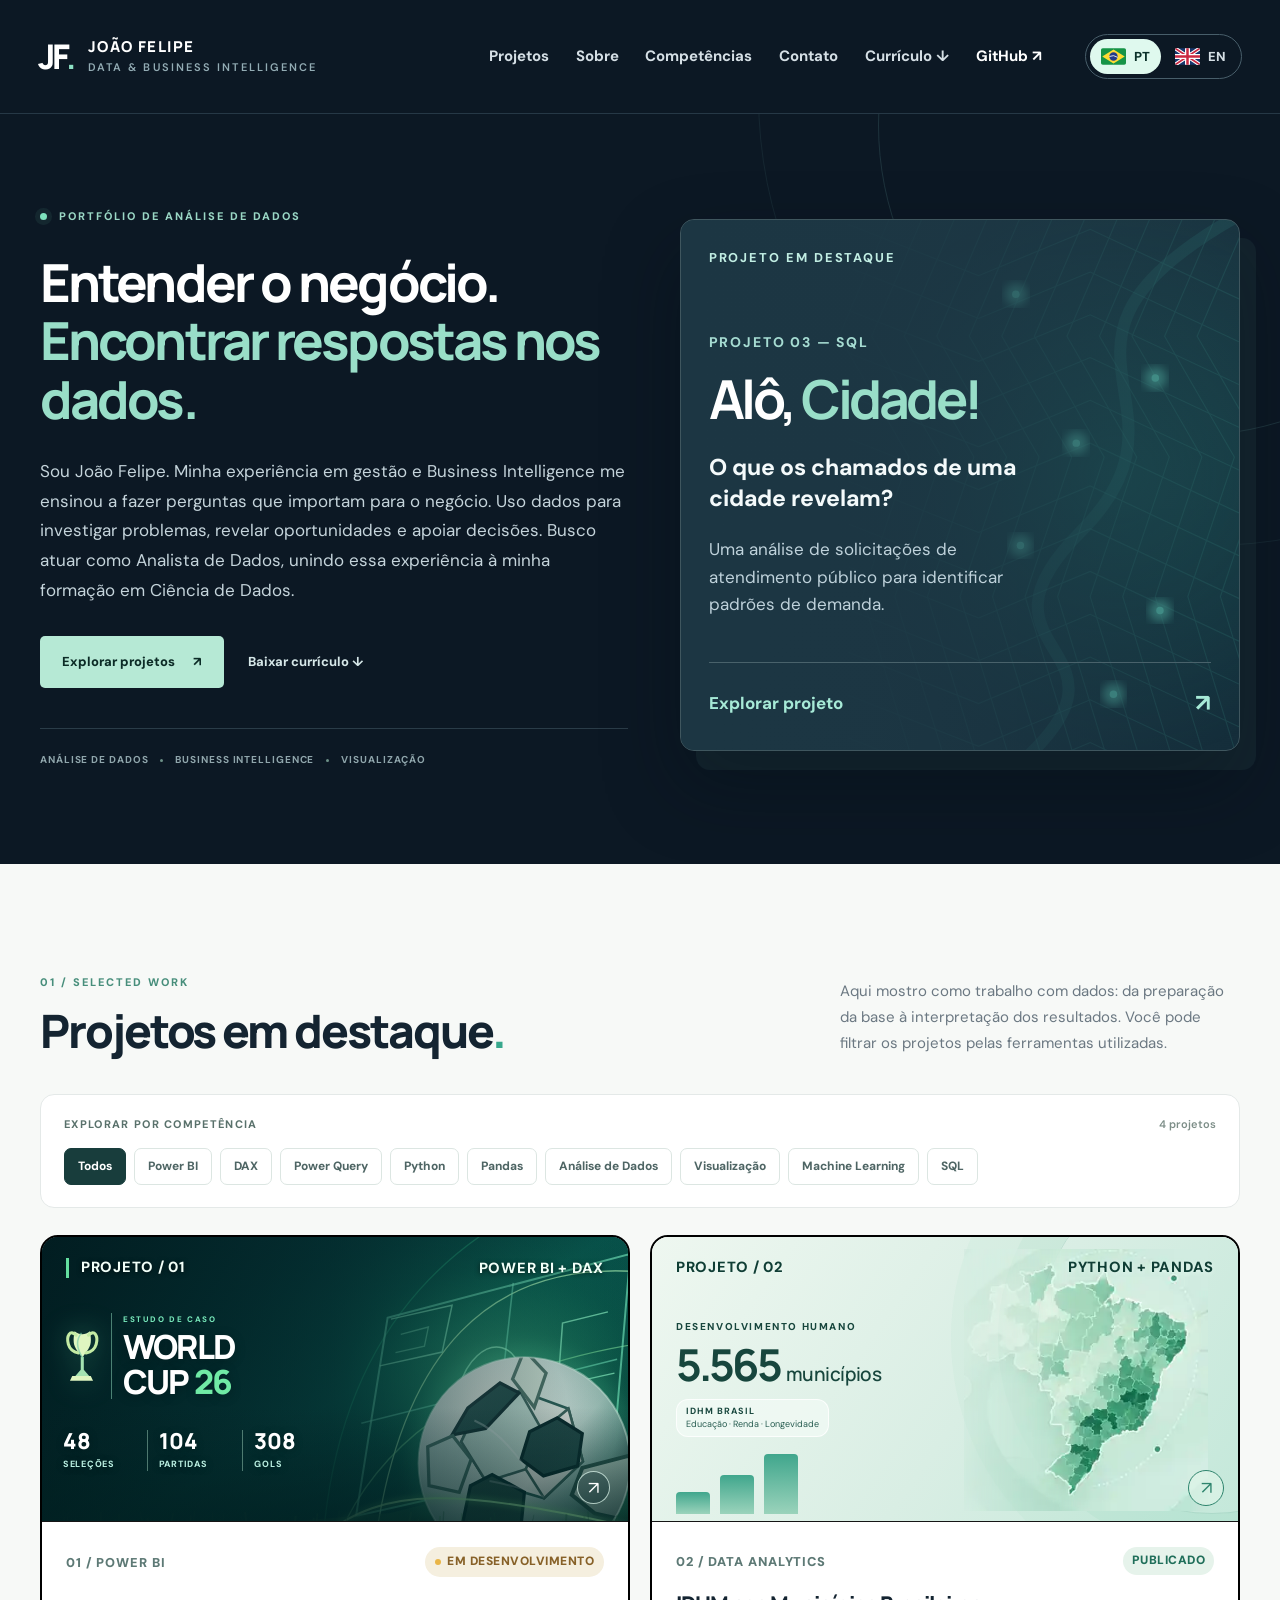
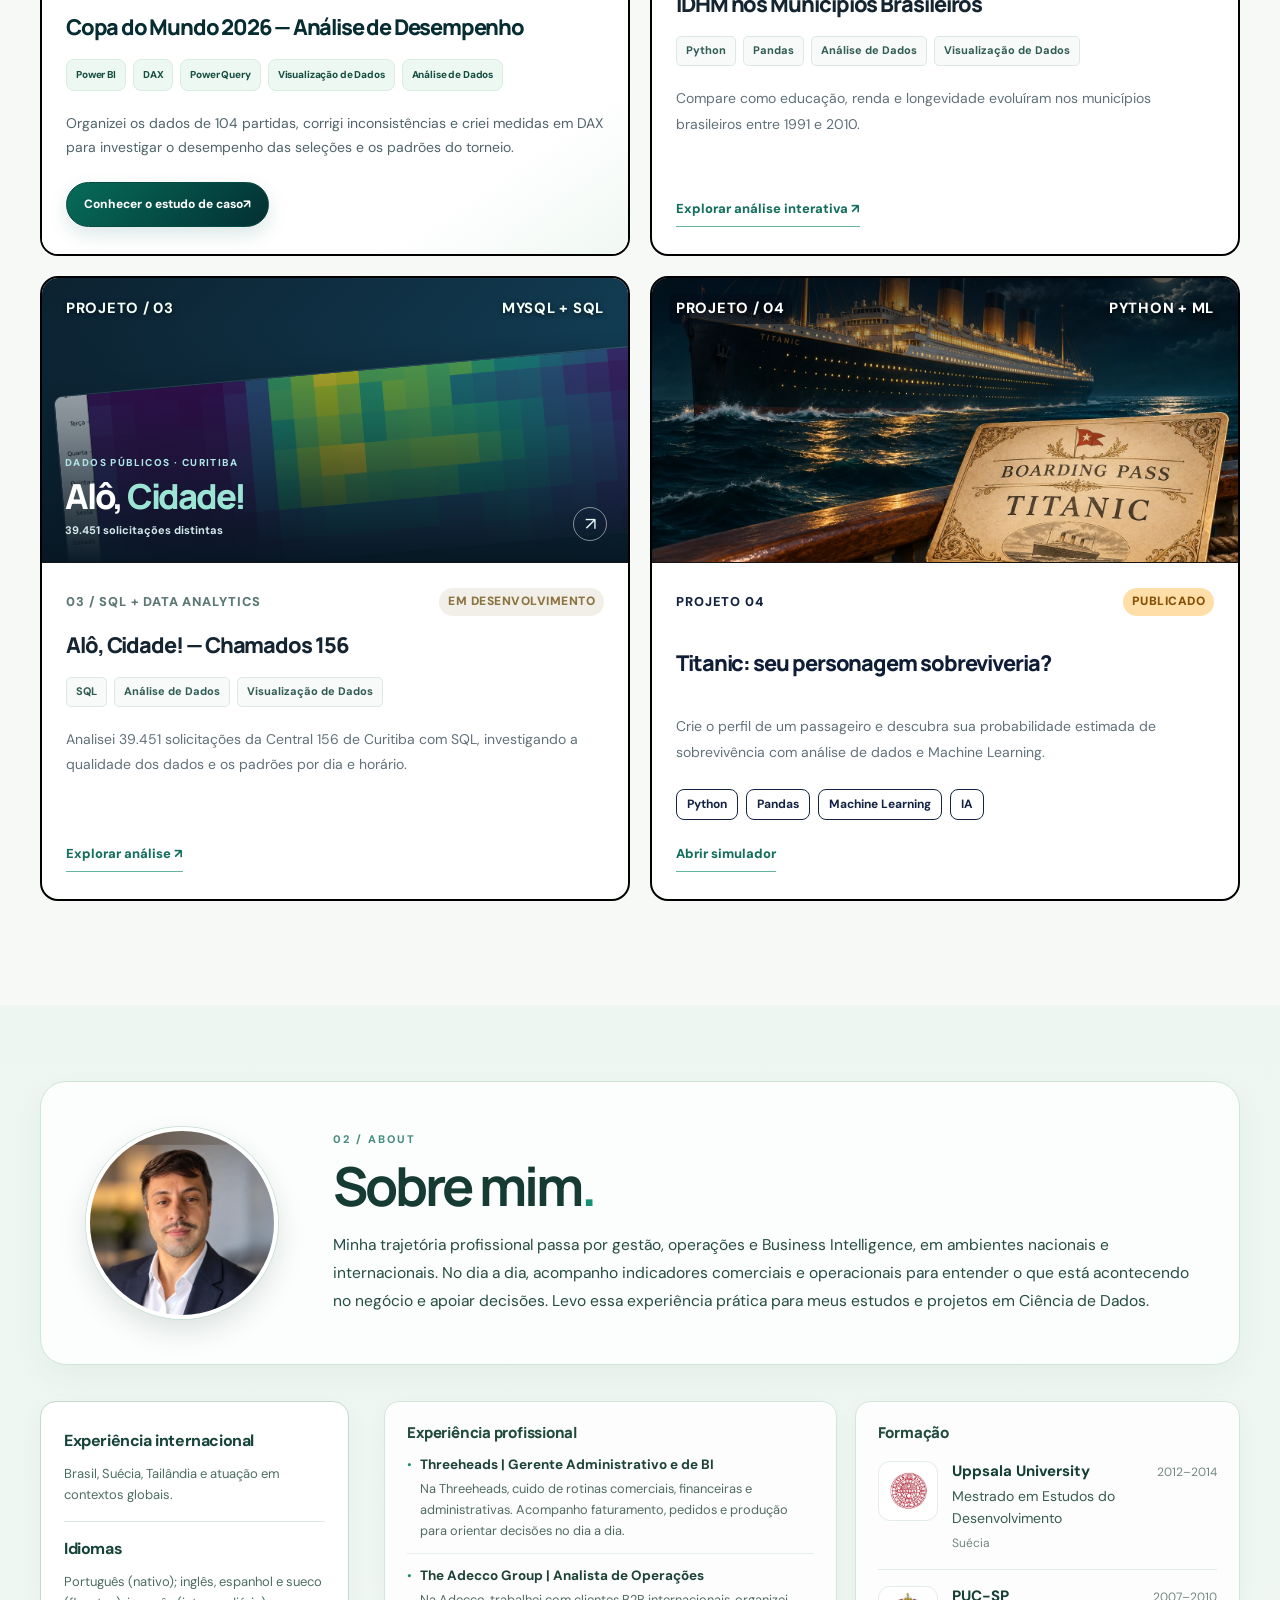
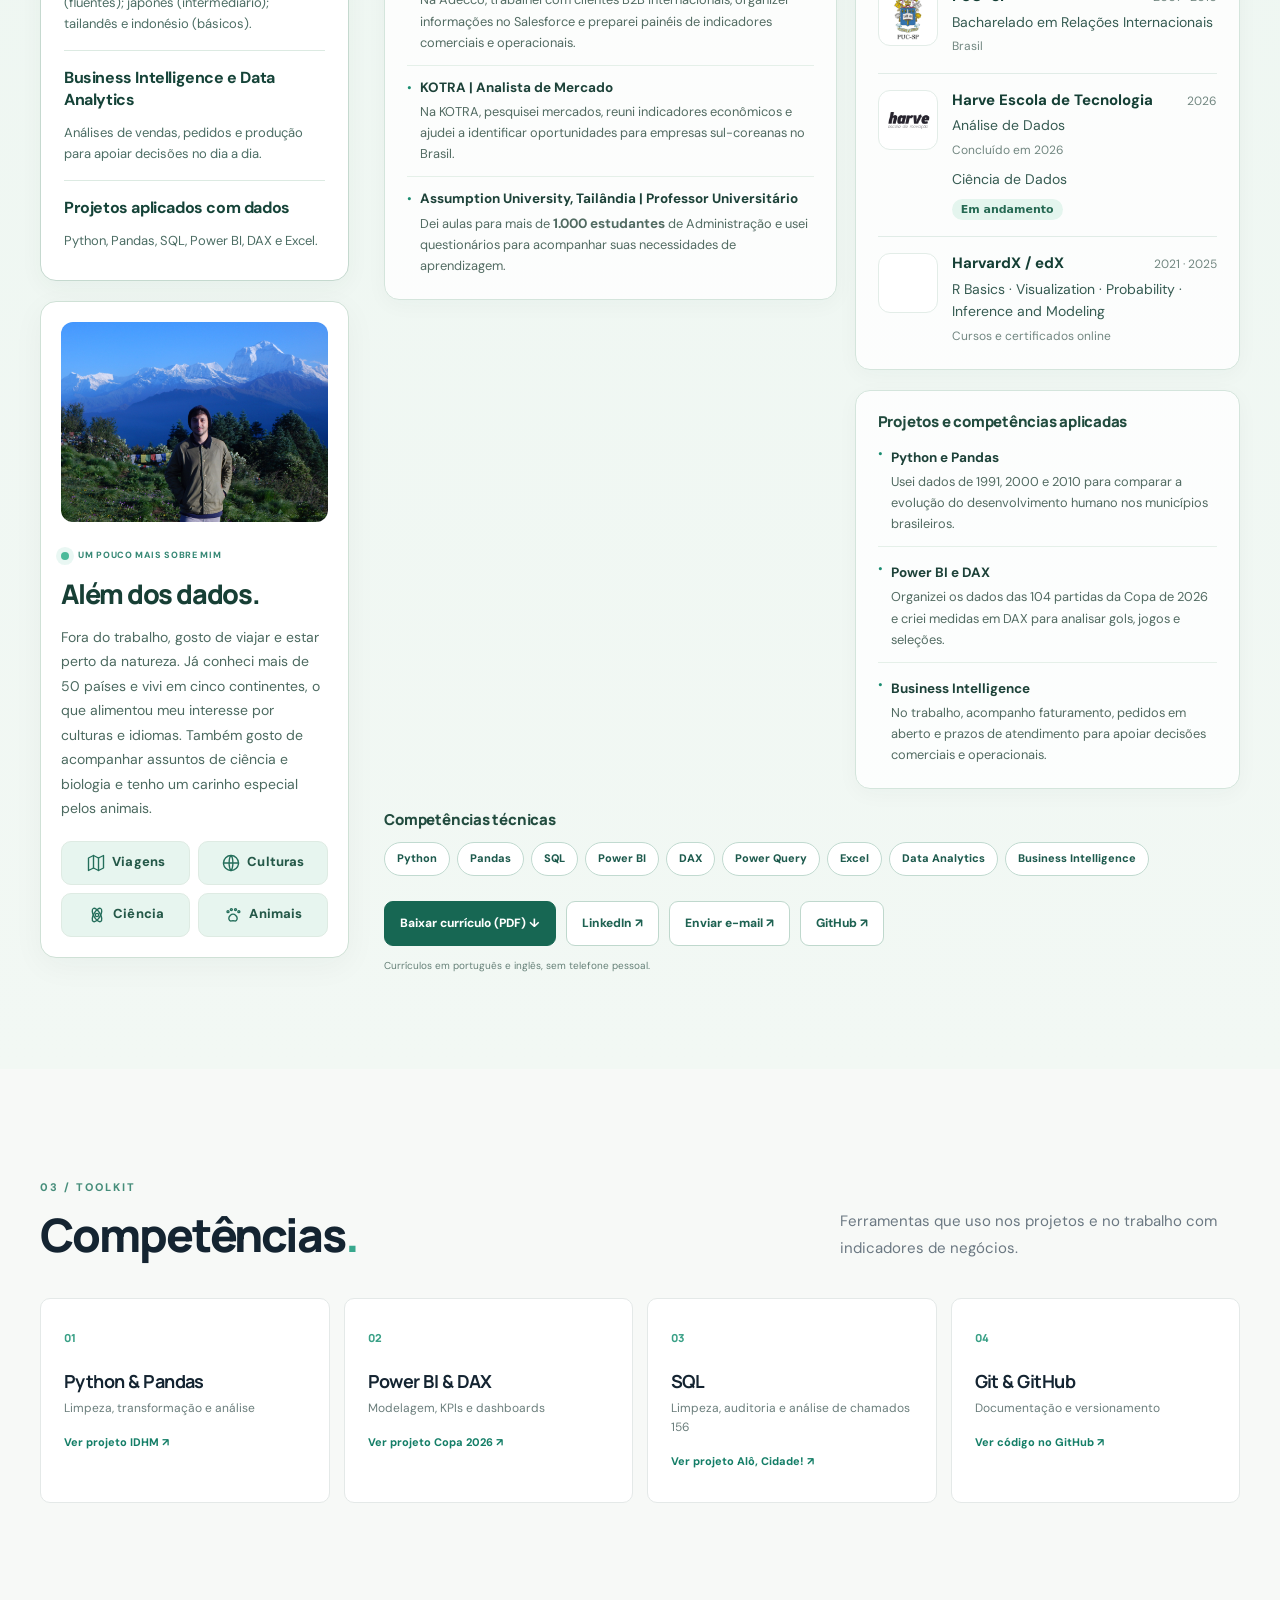
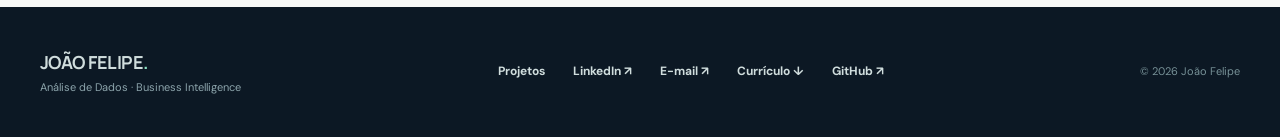
==== commit 928d75a3: "Publica simulador do Titanic e ativa o cartão do Projeto 04" ====
--- a/index.html
+++ b/index.html
@@ -120,14 +120,14 @@
       <a class="project-cta" href="projects/alo-cidade/index.html" data-pt="Explorar análise <span aria-hidden='true'>↗</span>" data-en="Explore analysis <span aria-hidden='true'>↗</span>">Explorar análise <span aria-hidden="true">↗</span></a>
     </div>
   </article>
-  <article class="project-card titanic-card" data-project-card data-skills="python pandas machinelearning" aria-labelledby="titanic-title">
+  <article class="project-card titanic-card" data-project-card data-skills="python pandas machinelearning ia" aria-labelledby="titanic-title">
     <div class="project-cover titanic-cover"><img src="assets/titanic-cover.webp" alt="Titanic e bilhete de embarque ilustrado / Titanic and illustrated boarding pass" loading="lazy" width="1536" height="1024"><div class="cover-header"><span data-pt="PROJETO / 04" data-en="PROJECT / 04">PROJETO / 04</span><span>PYTHON + ML</span></div></div>
     <div class="project-body">
-      <div class="project-meta"><span class="number" data-pt="PROJETO 04" data-en="PROJECT 04">PROJETO 04</span><span class="status-chip" data-pt="EM DESENVOLVIMENTO" data-en="IN DEVELOPMENT">EM DESENVOLVIMENTO</span></div>
+      <div class="project-meta"><span class="number" data-pt="PROJETO 04" data-en="PROJECT 04">PROJETO 04</span><span class="status-chip" data-pt="PUBLICADO" data-en="PUBLISHED">PUBLICADO</span></div>
       <h3 id="titanic-title" data-pt="Titanic: seu personagem sobreviveria?" data-en="Titanic: would your character survive?">Titanic: seu personagem sobreviveria?</h3>
       <p data-pt="Crie o perfil de um passageiro e descubra sua probabilidade estimada de sobrevivência com análise de dados e Machine Learning." data-en="Create a passenger profile and explore their estimated survival probability through data analysis and Machine Learning.">Crie o perfil de um passageiro e descubra sua probabilidade estimada de sobrevivência com análise de dados e Machine Learning.</p>
-      <div class="tag-row titanic-tags" aria-label="Tecnologias previstas / Planned technologies"><span>Python</span><span>Pandas</span><span>Machine Learning</span></div>
-      <button class="titanic-coming-soon" type="button" disabled data-pt="Em breve" data-en="Coming soon">Em breve</button>
+      <div class="tag-row titanic-tags" aria-label="Tecnologias / Technologies"><span>Python</span><span>Pandas</span><span>Machine Learning</span><span data-pt="IA" data-en="AI">IA</span></div>
+      <a class="project-cta" href="projects/titanic/index.html" data-pt="Abrir simulador" data-en="Open simulator">Abrir simulador</a>
     </div>
   </article>
 </div><div class="empty-state" id="skill-filter-empty" hidden role="status"><strong data-pt="Ainda não há um projeto para essa competência." data-en="No project for that skill yet.">Ainda não há um projeto para essa competência.</strong><p data-pt="As etiquetas de projeto indicam tecnologias efetivamente utilizadas." data-en="Project tags indicate technologies actually used.">As etiquetas de projeto indicam tecnologias efetivamente utilizadas. SQL será associado assim que houver uma aplicação documentada.</p><button type="button" data-reset-filter data-pt="Mostrar todos" data-en="Show all">Mostrar todos</button></div>
--- a/assets/about-v14.css
+++ b/assets/about-v14.css
@@ -172,3 +172,28 @@
 .about-v15-side .about-v14-tag { min-height: 44px; padding: 10px 12px; gap: 10px; }
 .about-v15-side .about-v14-tag span { font-size: 13px; }
 .about-v15-side .about-v14-tag svg { width: 21px; height: 21px; }
+
+/* Compact 2 × 2 interest grid in the personal profile card. */
+#beyond-data .about-v14-tags {
+  grid-template-columns: repeat(2, minmax(0, 1fr));
+  gap: 8px;
+  margin-top: 20px;
+}
+#beyond-data .about-v14-tag {
+  min-width: 0;
+  min-height: 44px;
+  padding: 10px 6px;
+  gap: 6px;
+  justify-content: center;
+  border-radius: 10px;
+}
+#beyond-data .about-v14-tag svg {
+  width: 20px;
+  height: 20px;
+}
+#beyond-data .about-v14-tag span {
+  min-width: 0;
+  font-size: 13px;
+  line-height: 1.3;
+  overflow-wrap: anywhere;
+}
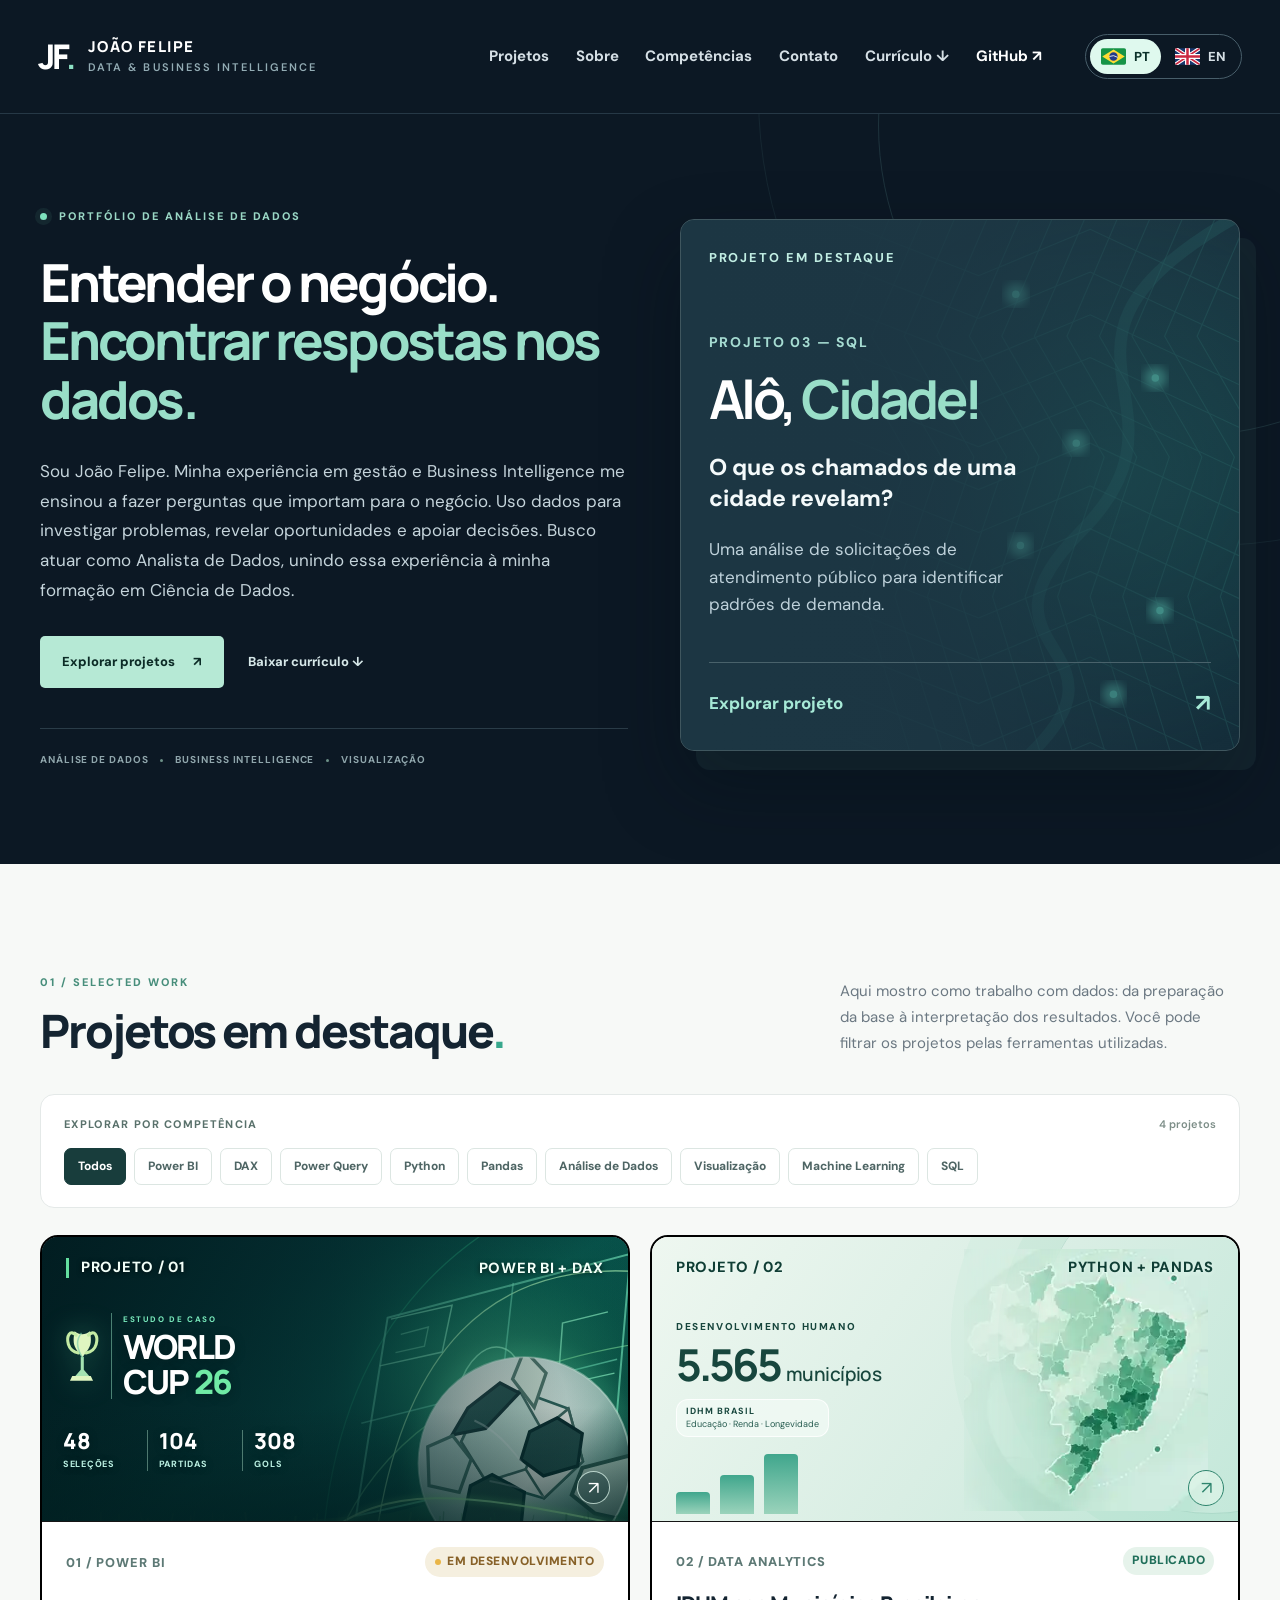
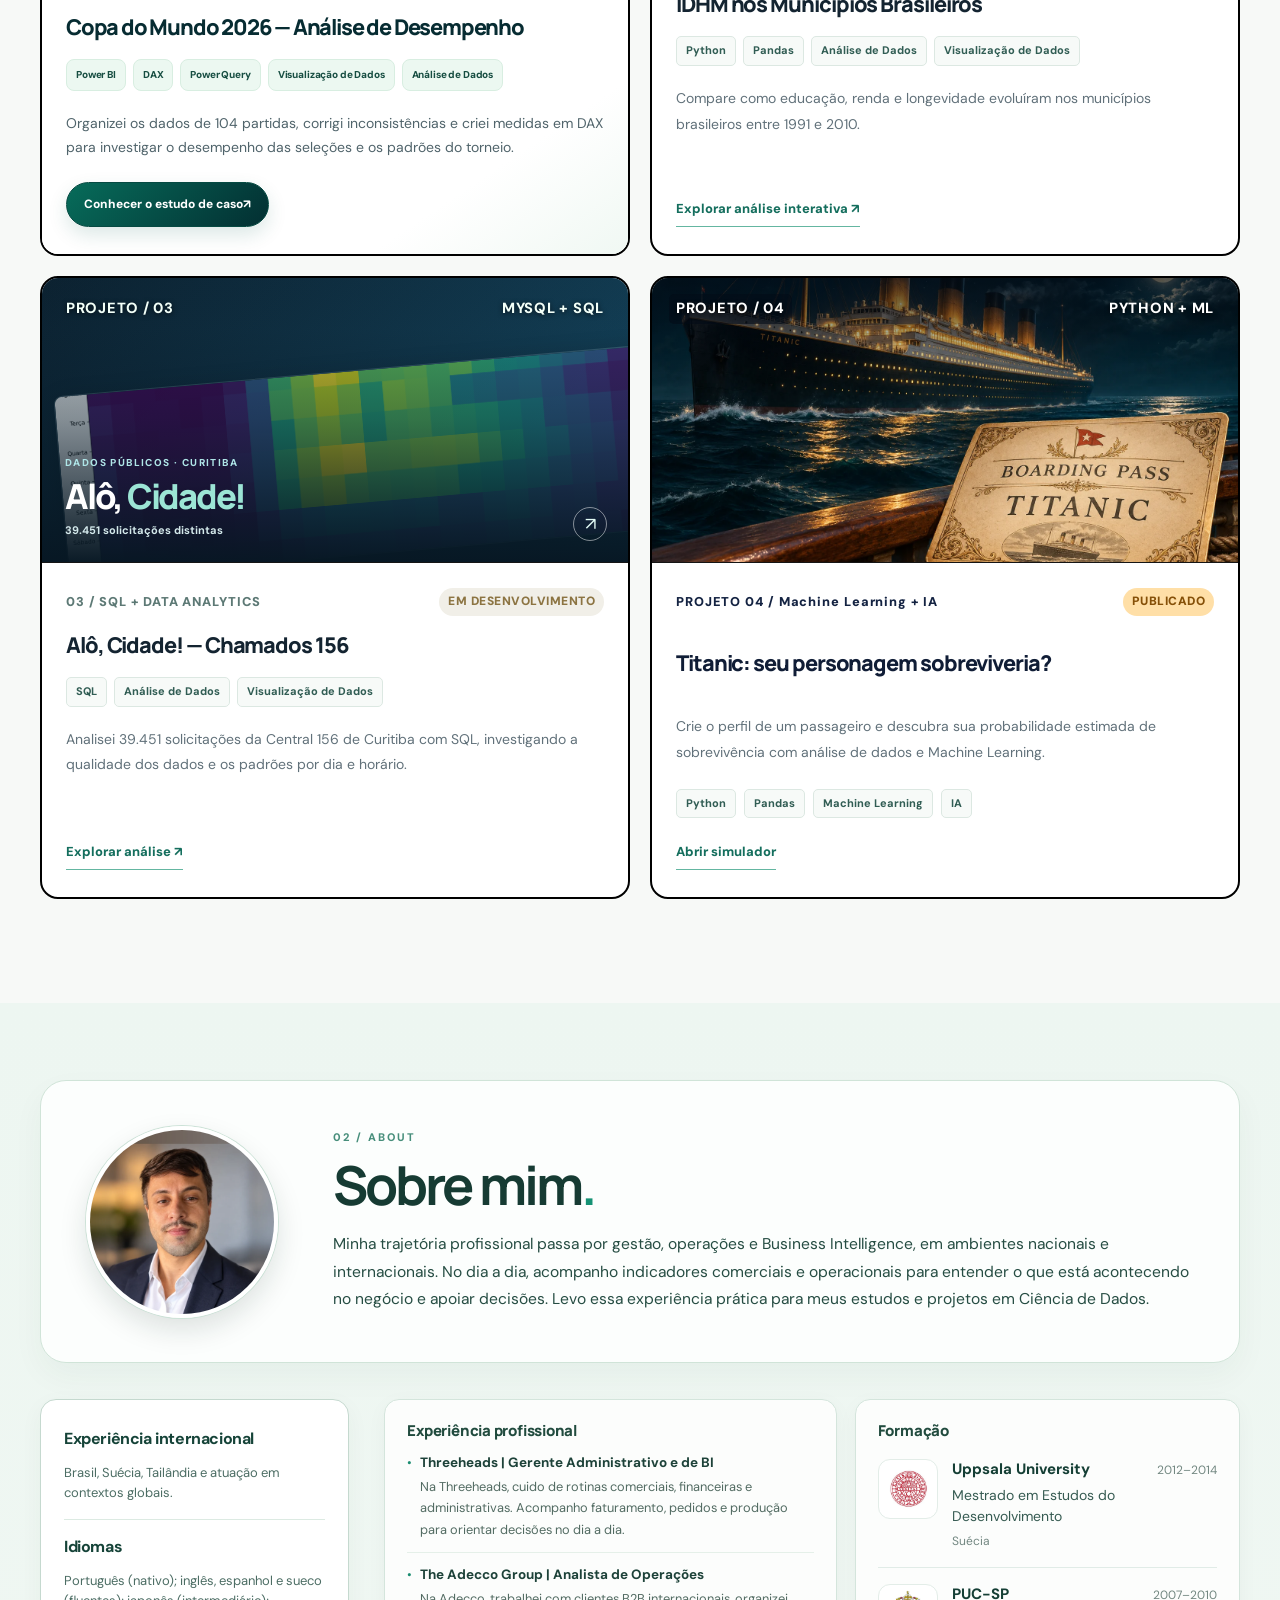
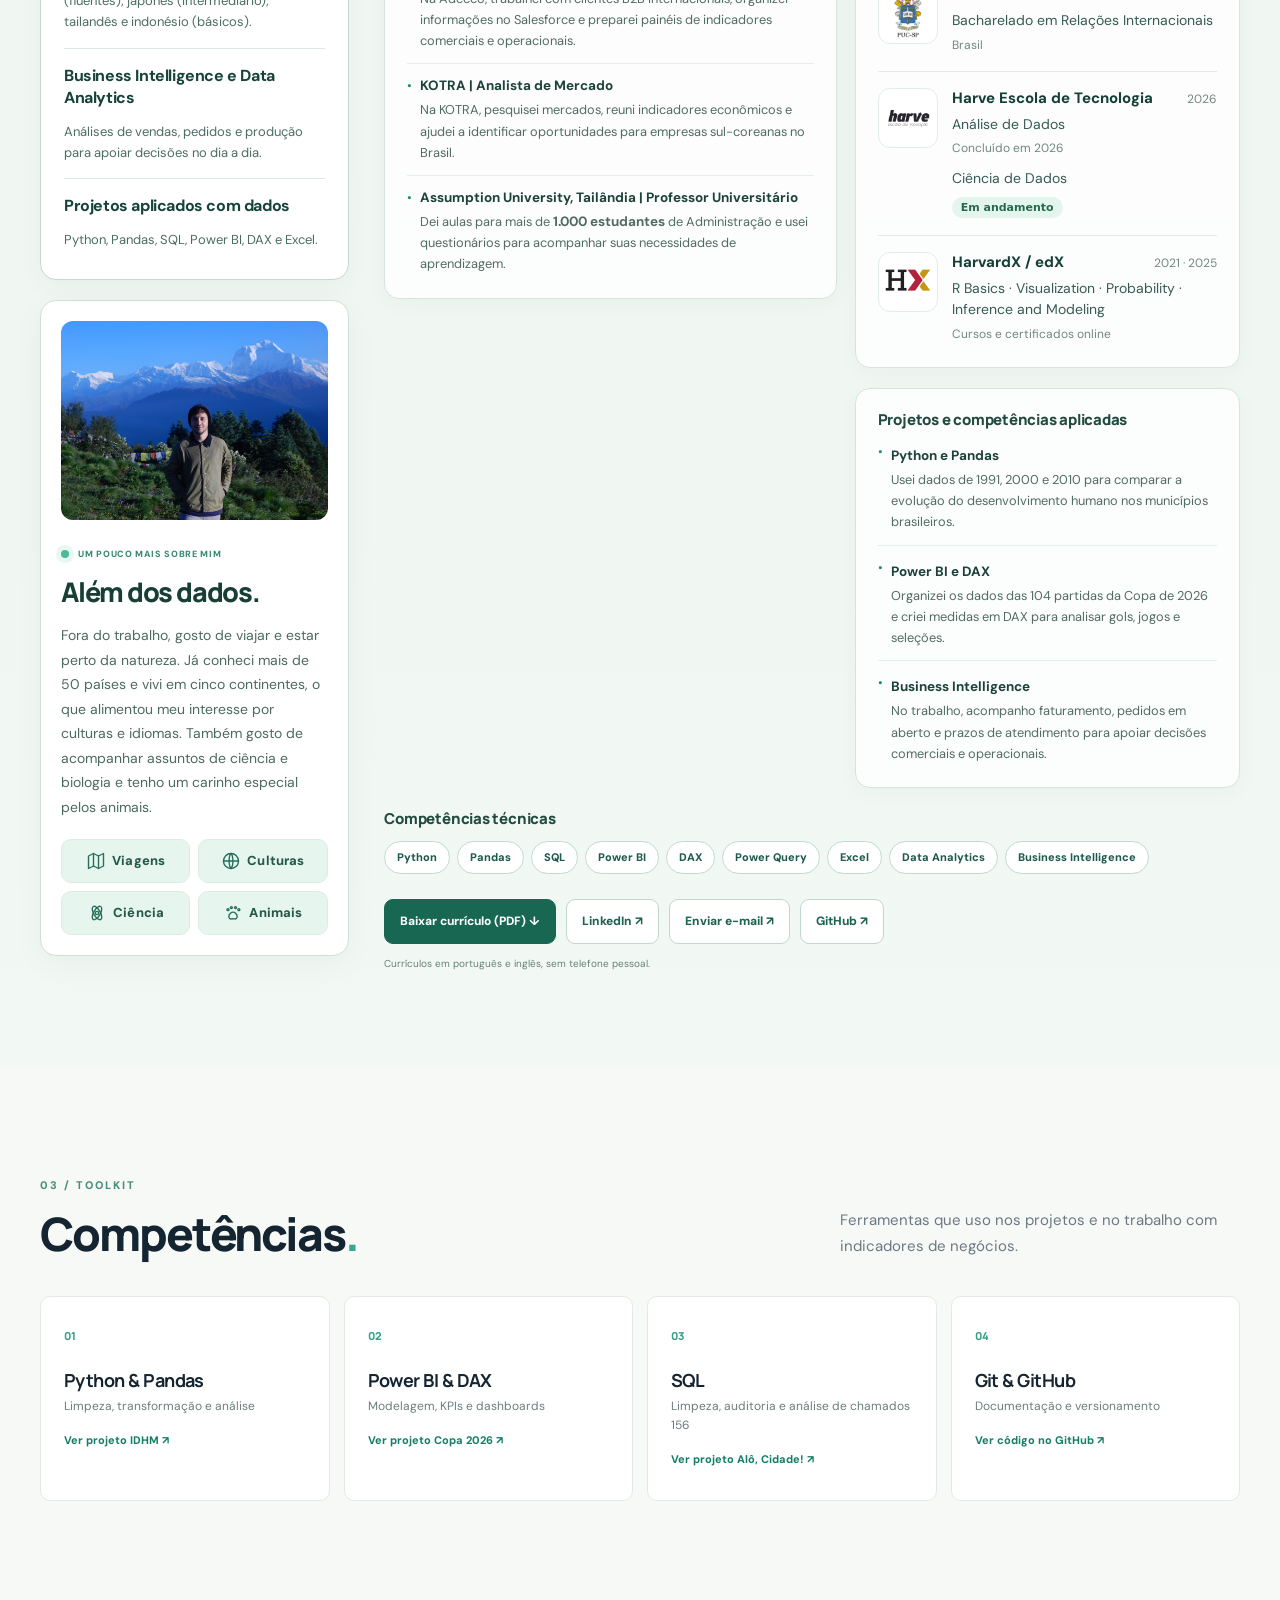
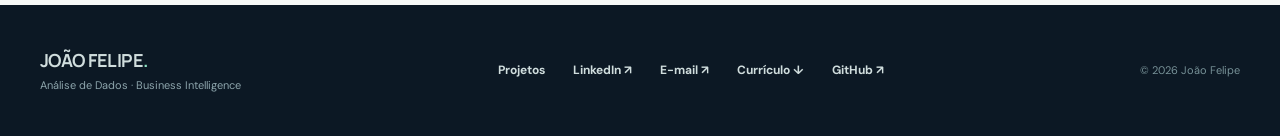
==== commit b37f5481: "Ativa os links do cartão Titanic e identifica as competências do Projeto 04" ====
--- a/index.html
+++ b/index.html
@@ -21,6 +21,12 @@
 <link rel="stylesheet" href="assets/world-cup-card-v17.css?v=17">
 <link rel="stylesheet" href="assets/project-labels-v18.css?v=19">
 <link rel="stylesheet" href="assets/hero-intro-v20.css?v=20261120">
+<style>
+#project-cards .titanic-card { position:relative; }
+#project-cards .titanic-card .project-cta { position:static; }
+#project-cards .titanic-card .project-cta::after { content:""; position:absolute; inset:0; cursor:pointer; }
+#project-cards .titanic-card :is(.project-cover,h3 a,.tag-project-link) { position:relative; z-index:1; }
+</style>
 </head>
 <body>
 <a class="skip" href="#projects" data-pt="Ir para os projetos" data-en="Skip to projects">Ir para os projetos</a>
@@ -121,12 +127,12 @@
     </div>
   </article>
   <article class="project-card titanic-card" data-project-card data-skills="python pandas machinelearning ia" aria-labelledby="titanic-title">
-    <div class="project-cover titanic-cover"><img src="assets/titanic-cover.webp" alt="Titanic e bilhete de embarque ilustrado / Titanic and illustrated boarding pass" loading="lazy" width="1536" height="1024"><div class="cover-header"><span data-pt="PROJETO / 04" data-en="PROJECT / 04">PROJETO / 04</span><span>PYTHON + ML</span></div></div>
+    <a class="project-cover titanic-cover" href="projects/titanic/index.html" aria-labelledby="titanic-title"><img src="assets/titanic-cover.webp" alt="Titanic e bilhete de embarque ilustrado / Titanic and illustrated boarding pass" loading="lazy" width="1536" height="1024"><div class="cover-header"><span data-pt="PROJETO / 04" data-en="PROJECT / 04">PROJETO / 04</span><span>PYTHON + ML</span></div></a>
     <div class="project-body">
-      <div class="project-meta"><span class="number" data-pt="PROJETO 04" data-en="PROJECT 04">PROJETO 04</span><span class="status-chip" data-pt="PUBLICADO" data-en="PUBLISHED">PUBLICADO</span></div>
-      <h3 id="titanic-title" data-pt="Titanic: seu personagem sobreviveria?" data-en="Titanic: would your character survive?">Titanic: seu personagem sobreviveria?</h3>
+      <div class="project-meta"><span class="number" data-pt="PROJETO 04 / Machine Learning + IA" data-en="PROJECT 04 / Machine Learning + AI">PROJETO 04 / Machine Learning + IA</span><span class="status-chip" data-pt="PUBLICADO" data-en="PUBLISHED">PUBLICADO</span></div>
+      <h3 id="titanic-title"><a href="projects/titanic/index.html" data-pt="Titanic: seu personagem sobreviveria?" data-en="Titanic: would your character survive?">Titanic: seu personagem sobreviveria?</a></h3>
       <p data-pt="Crie o perfil de um passageiro e descubra sua probabilidade estimada de sobrevivência com análise de dados e Machine Learning." data-en="Create a passenger profile and explore their estimated survival probability through data analysis and Machine Learning.">Crie o perfil de um passageiro e descubra sua probabilidade estimada de sobrevivência com análise de dados e Machine Learning.</p>
-      <div class="tag-row titanic-tags" aria-label="Tecnologias / Technologies"><span>Python</span><span>Pandas</span><span>Machine Learning</span><span data-pt="IA" data-en="AI">IA</span></div>
+      <div class="tag-row titanic-tags" aria-label="Tecnologias / Technologies"><a class="tag-project-link" href="projects/titanic/index.html" data-linked-skill="python">Python</a><a class="tag-project-link" href="projects/titanic/index.html" data-linked-skill="pandas">Pandas</a><a class="tag-project-link" href="projects/titanic/index.html" data-linked-skill="machinelearning">Machine Learning</a><a class="tag-project-link" href="projects/titanic/index.html" data-linked-skill="ia" data-pt="IA" data-en="AI">IA</a></div>
       <a class="project-cta" href="projects/titanic/index.html" data-pt="Abrir simulador" data-en="Open simulator">Abrir simulador</a>
     </div>
   </article>
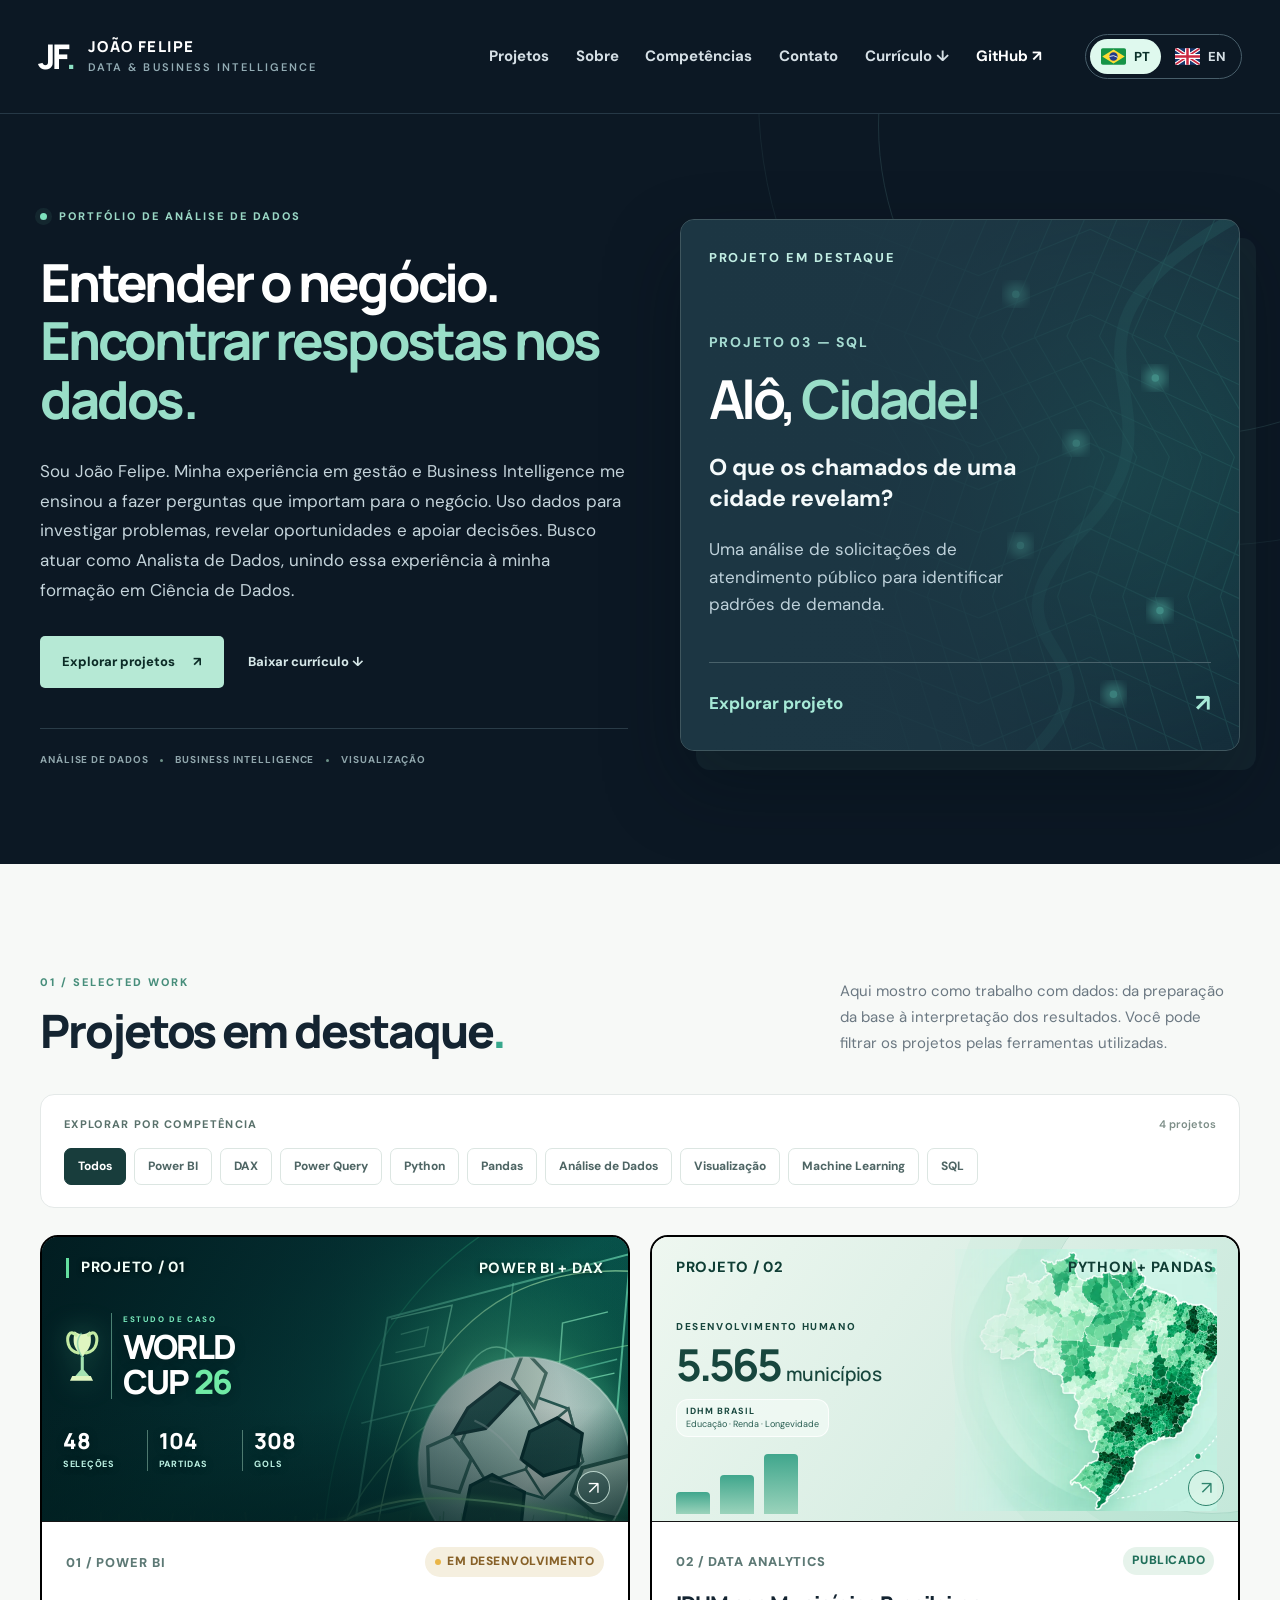
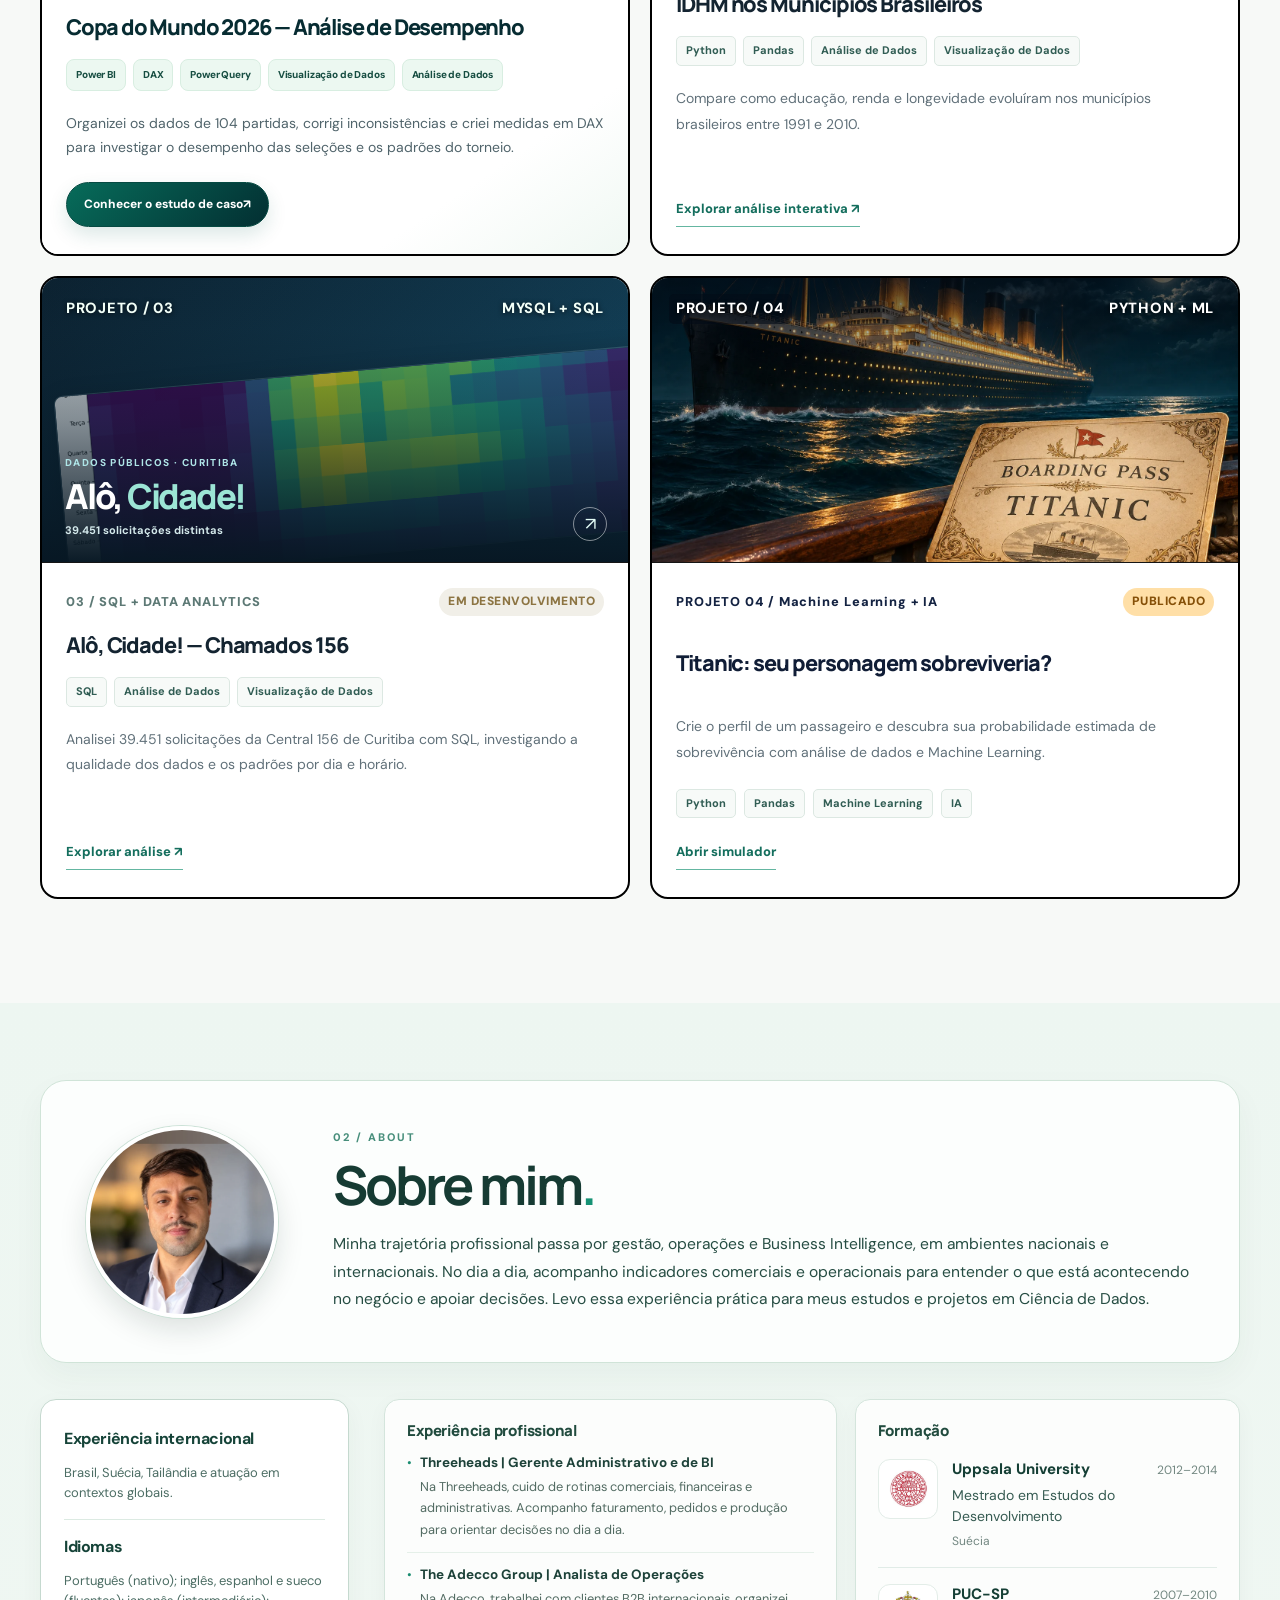
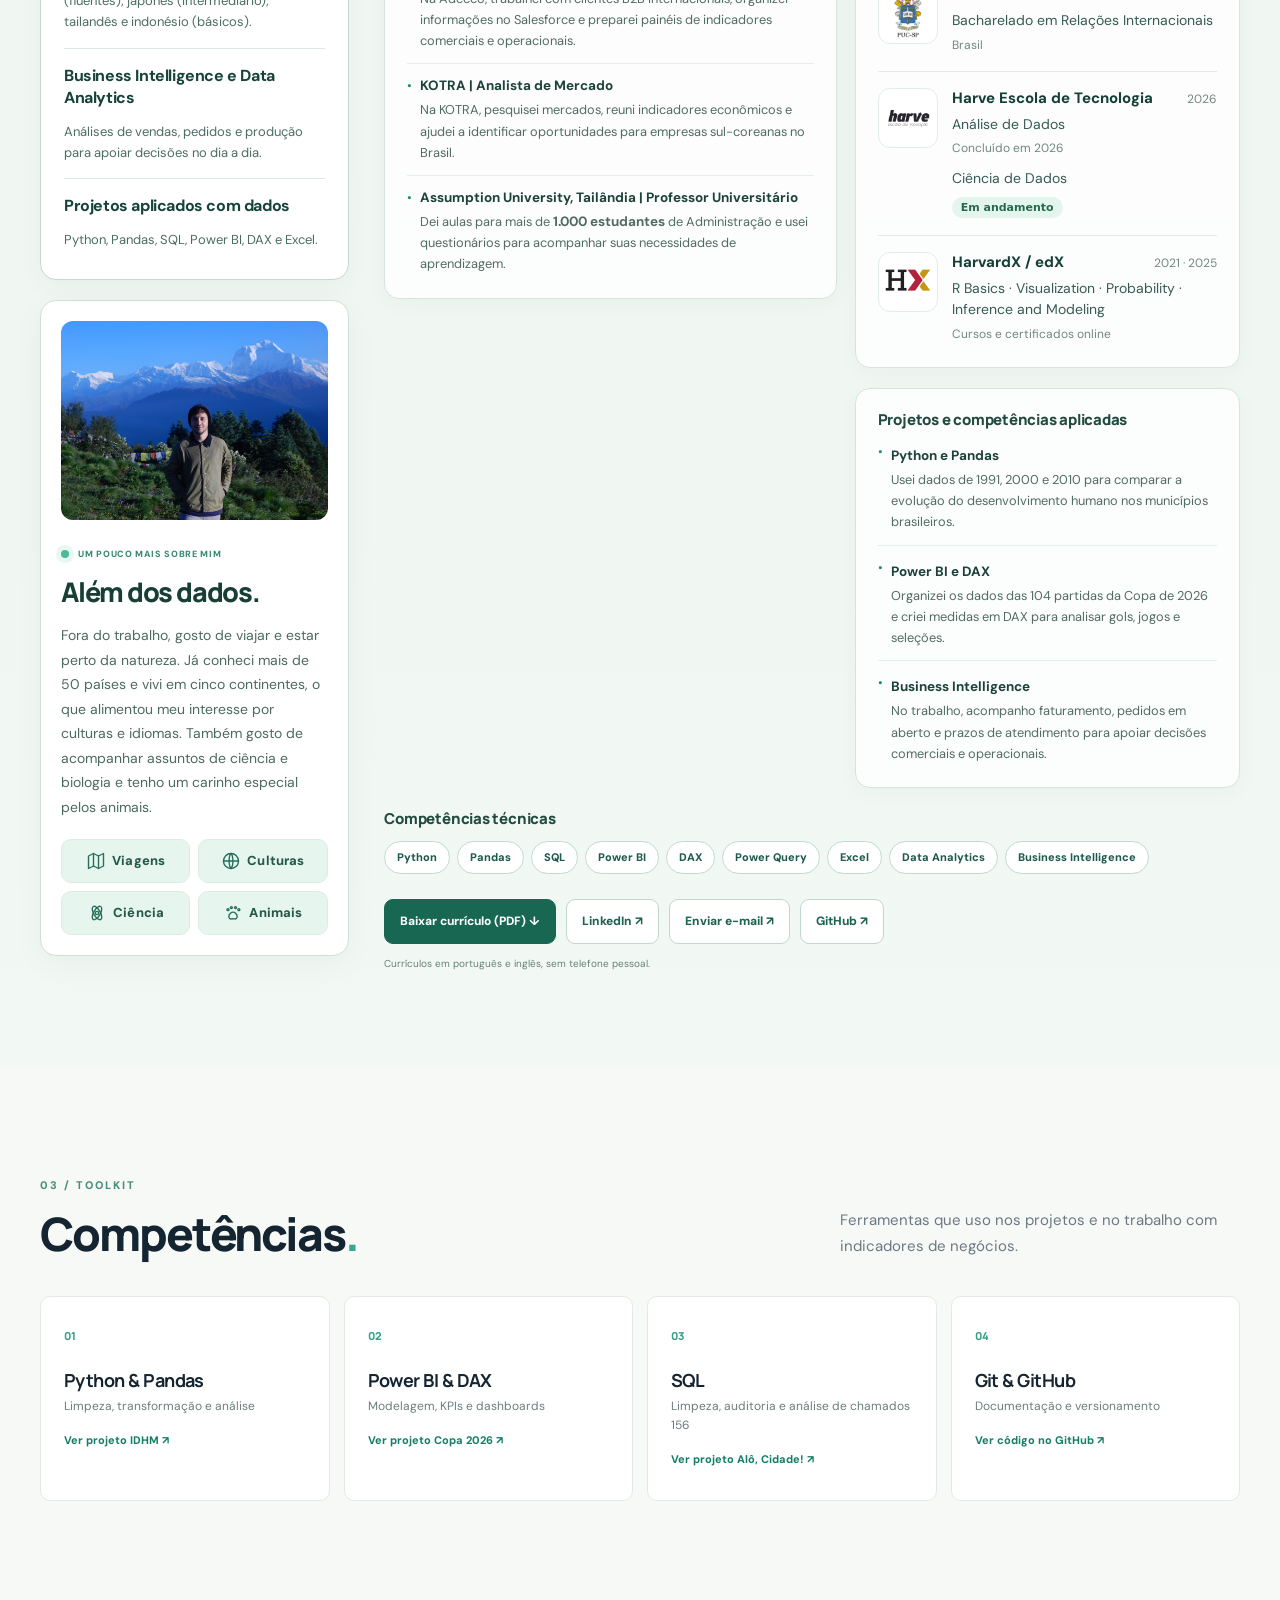
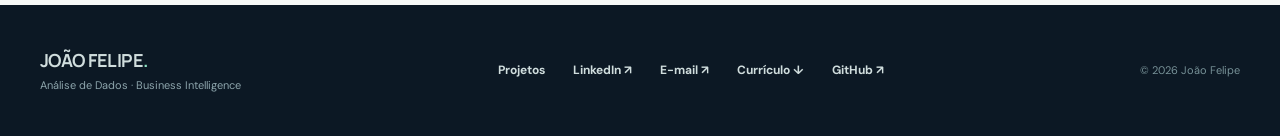
==== commit 826f5c06: "fix: replace blurry IDHM cover illustration with sharp 720px image" ====
--- a/index.html
+++ b/index.html
@@ -17,7 +17,7 @@
 <link rel="stylesheet" href="assets/education-v16.css">
 <script src="assets/portfolio-global-header-v13.js" defer></script>
 <link rel="stylesheet" href="assets/titanic-card-v16.css">
-<link rel="stylesheet" href="assets/idhm-card-v17.css">
+<link rel="stylesheet" href="assets/idhm-card-v17.css?v=18">
 <link rel="stylesheet" href="assets/world-cup-card-v17.css?v=17">
 <link rel="stylesheet" href="assets/project-labels-v18.css?v=19">
 <link rel="stylesheet" href="assets/hero-intro-v20.css?v=20261120">
--- a/assets/idhm-card-v17.css
+++ b/assets/idhm-card-v17.css
@@ -1,4 +1,4 @@
-/* Project 01 / IDHM — illustrated cover from the approved concept.
+/* Project 02 / IDHM — illustrated cover from the approved concept.
    Map artwork is illustrative, not a data-driven choropleth.
    Keep headings in HTML for accessibility and PT/EN translation. */
 #project-cards .idhm-cover {
@@ -27,7 +27,9 @@
   top: 12px;
   width: min(76%, 330px);
   height: calc(100% - 22px);
-  background: url("./idhm-map-cover.webp") no-repeat center / contain;
+  background: url("./idhm-map-2026-hires.webp") no-repeat center / contain;
+  /* Image is 720x720, sampled down on narrow cards for crisp municipal-style detail. */
+  filter: saturate(1.06) contrast(1.03);
   -webkit-mask-image: linear-gradient(90deg, transparent 0%, rgba(0,0,0,.50) 23%, #000 47%);
   mask-image: linear-gradient(90deg, transparent 0%, rgba(0,0,0,.50) 23%, #000 47%);
   pointer-events: none;
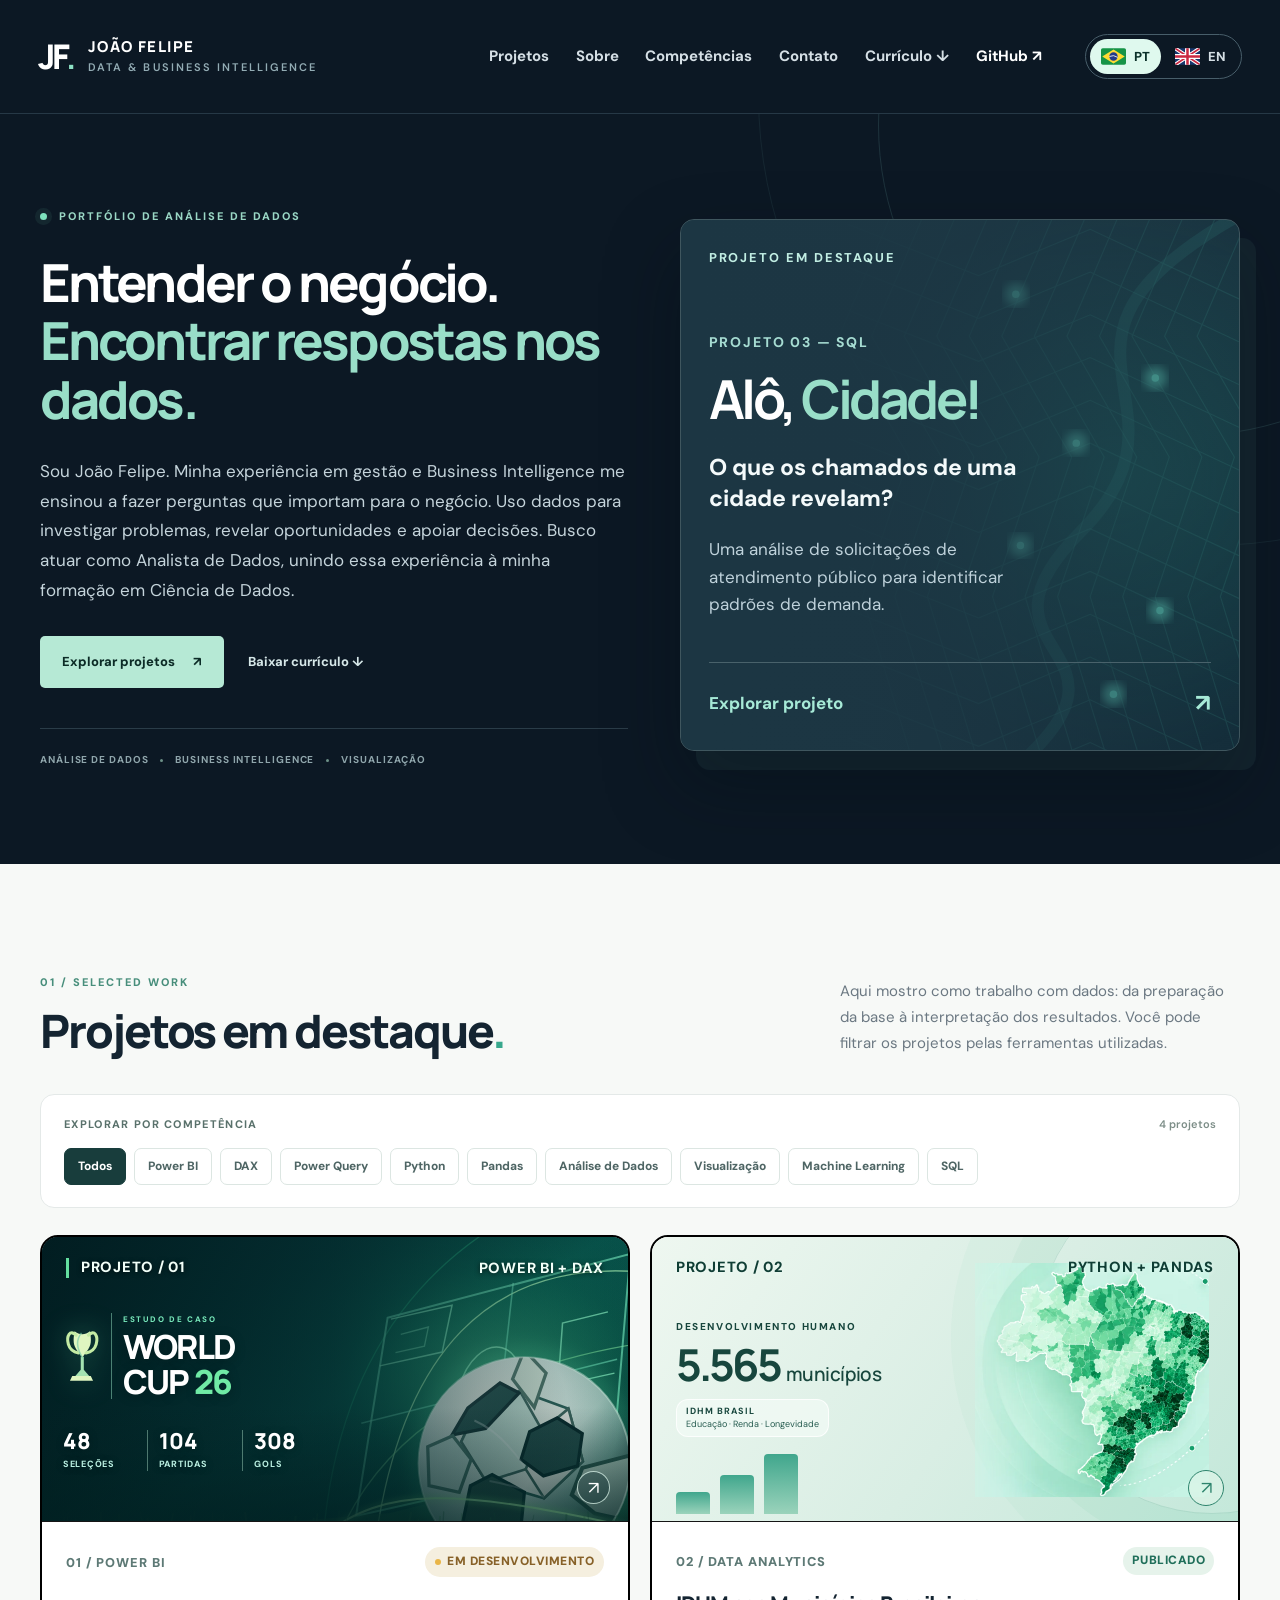
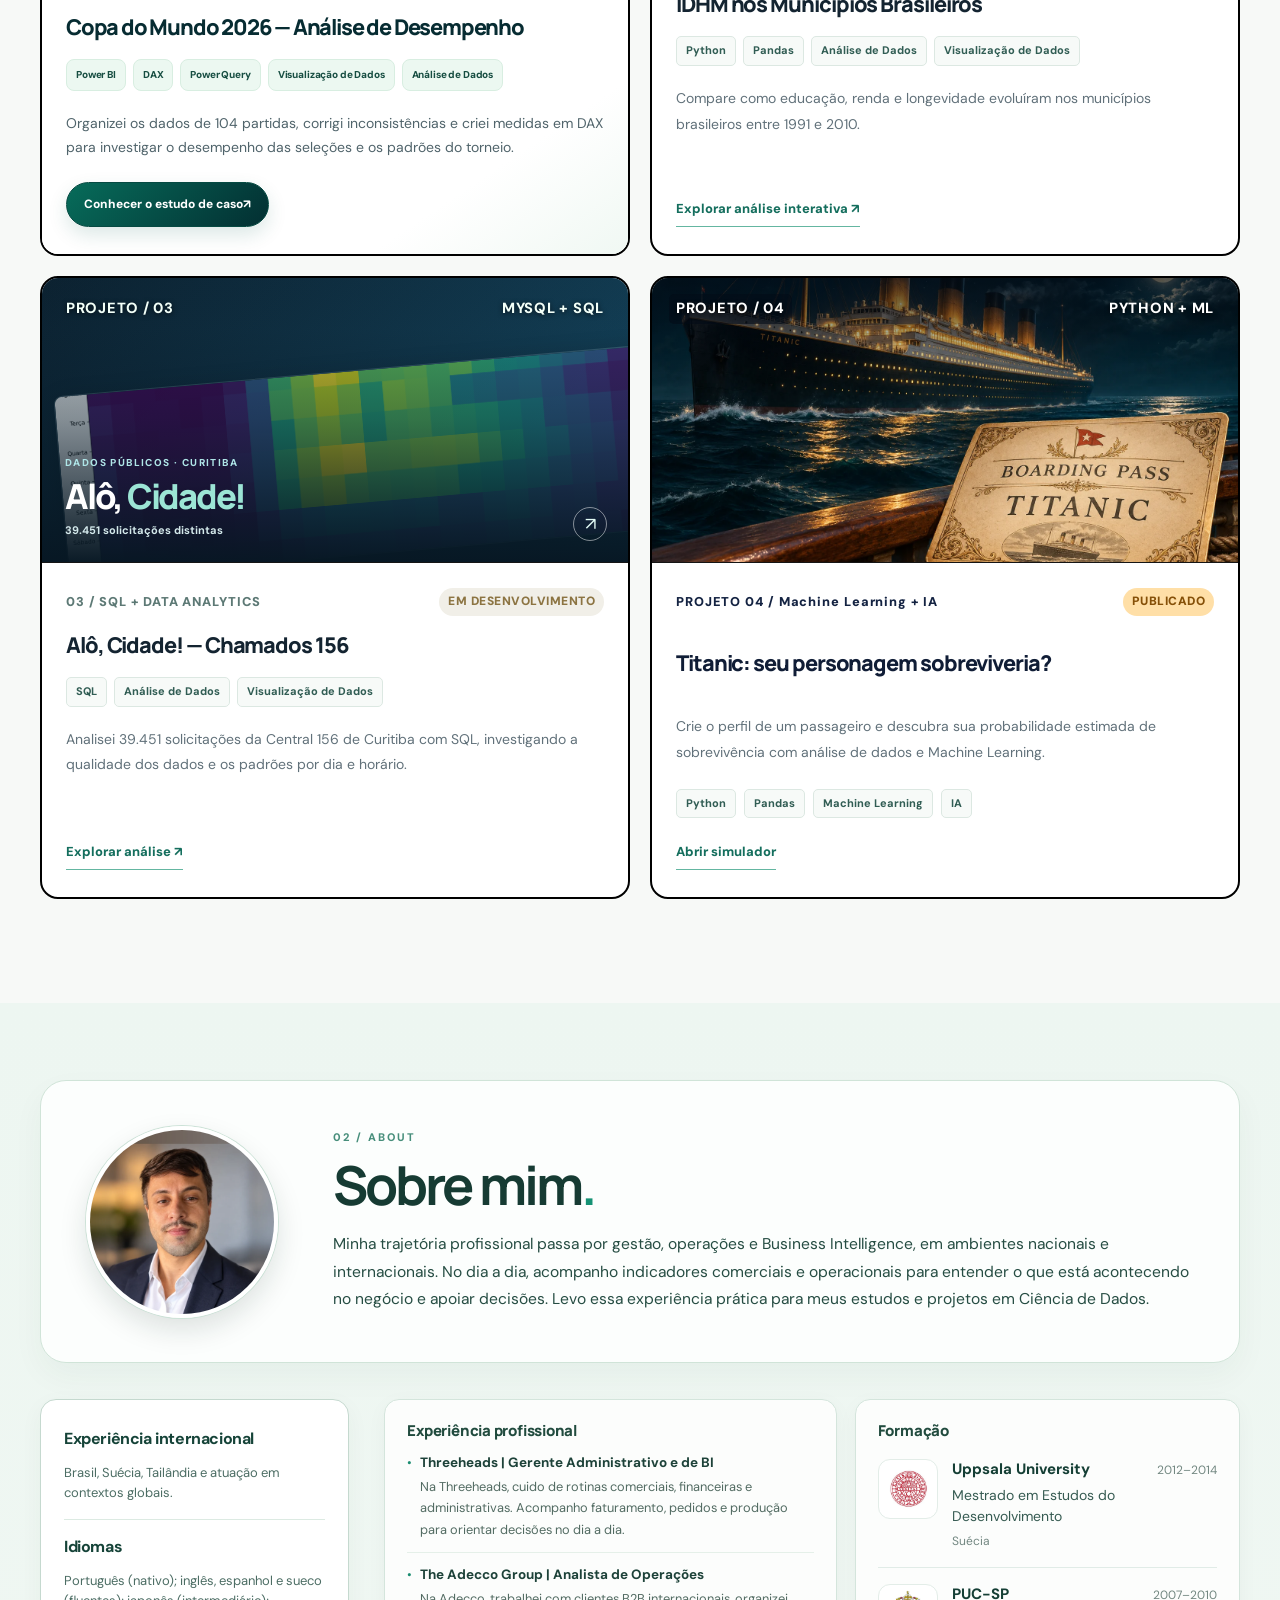
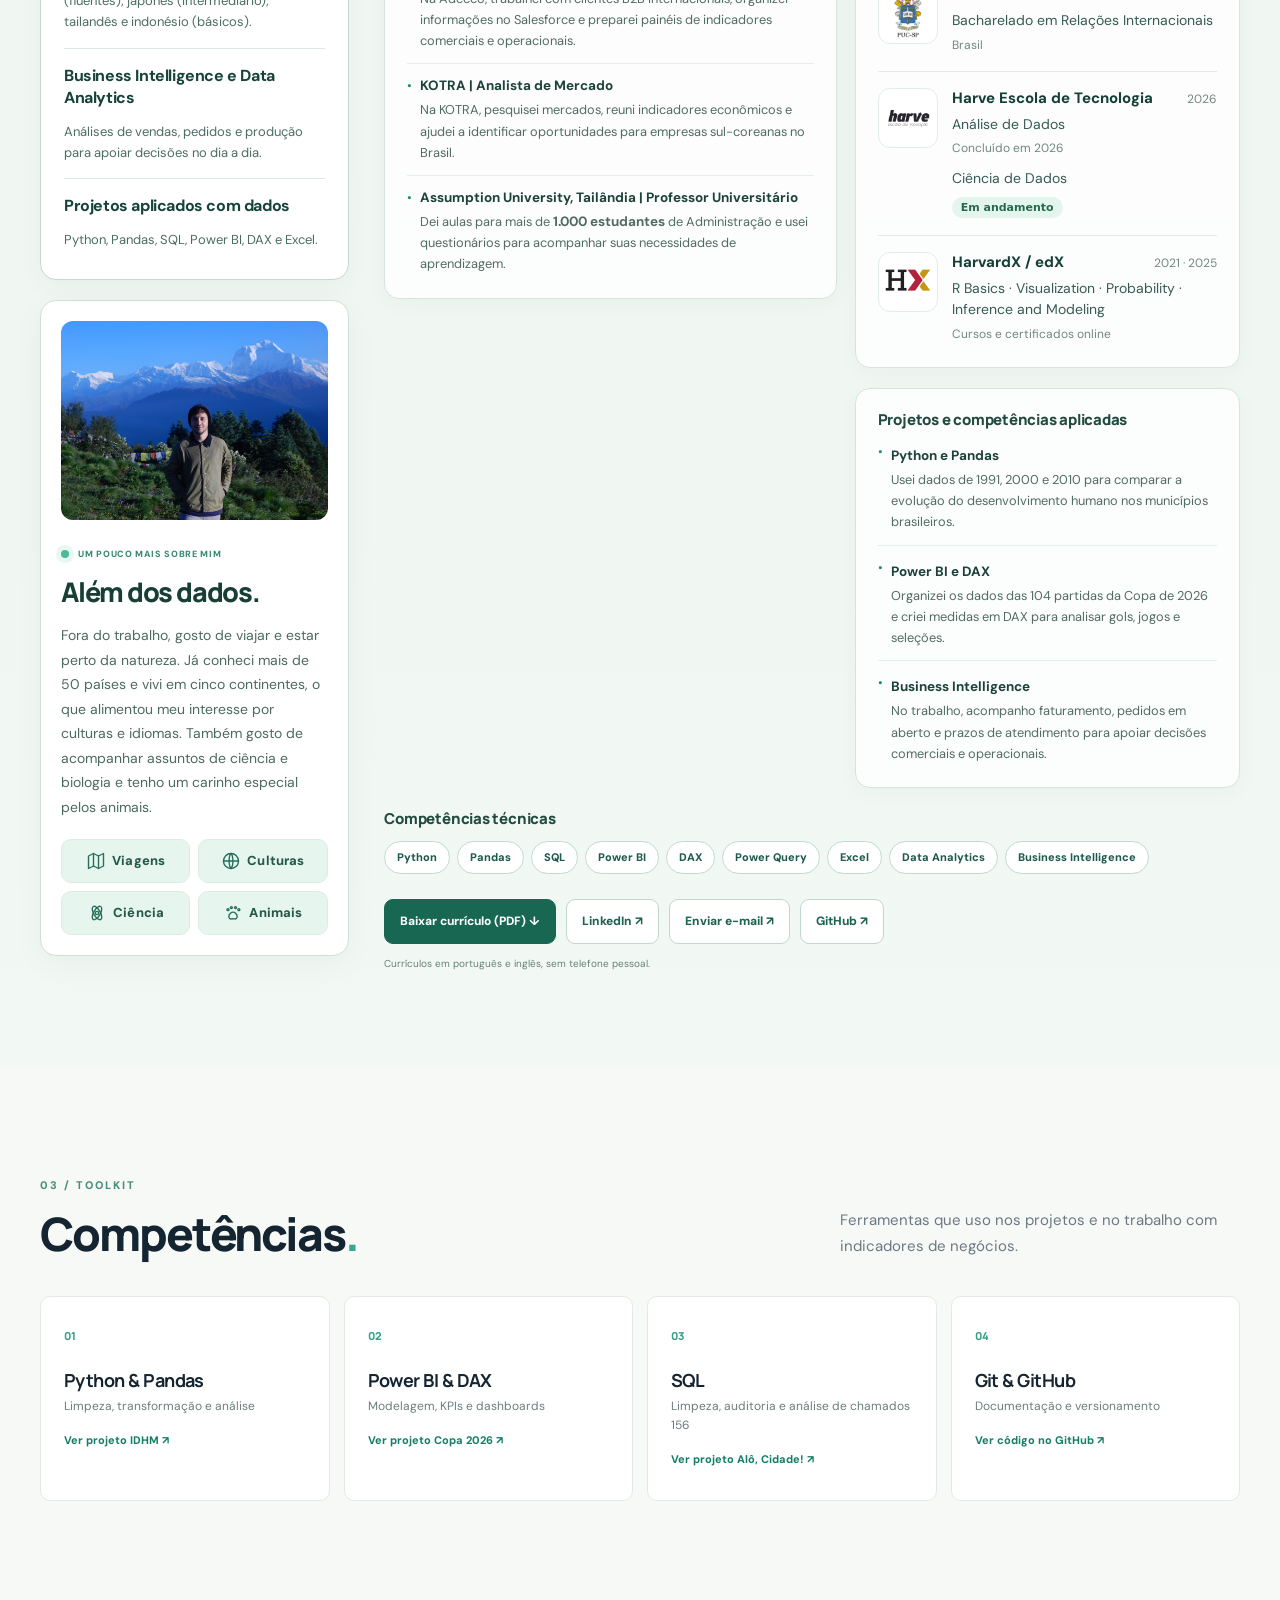
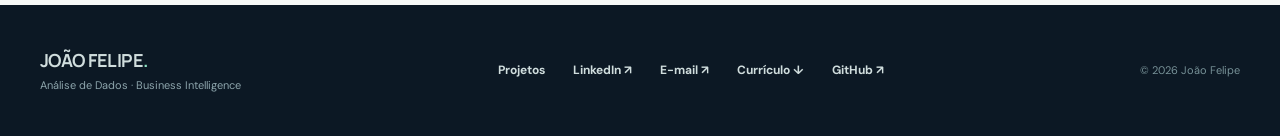
==== commit 4424afaf: "chore(idhm): refresh cover stylesheet cache after map layout correction" ====
--- a/index.html
+++ b/index.html
@@ -17,7 +17,7 @@
 <link rel="stylesheet" href="assets/education-v16.css">
 <script src="assets/portfolio-global-header-v13.js" defer></script>
 <link rel="stylesheet" href="assets/titanic-card-v16.css">
-<link rel="stylesheet" href="assets/idhm-card-v17.css?v=18">
+<link rel="stylesheet" href="assets/idhm-card-v17.css?v=19">
 <link rel="stylesheet" href="assets/world-cup-card-v17.css?v=17">
 <link rel="stylesheet" href="assets/project-labels-v18.css?v=19">
 <link rel="stylesheet" href="assets/hero-intro-v20.css?v=20261120">
--- a/assets/idhm-card-v17.css
+++ b/assets/idhm-card-v17.css
@@ -23,15 +23,14 @@
   content: "";
   position: absolute;
   z-index: 1;
-  right: -13px;
-  top: 12px;
-  width: min(76%, 330px);
-  height: calc(100% - 22px);
-  background: url("./idhm-map-2026-hires.webp") no-repeat center / contain;
-  /* Image is 720x720, sampled down on narrow cards for crisp municipal-style detail. */
+  right: 2px;
+  top: 26px;
+  width: min(69%, 302px);
+  height: calc(100% - 50px);
+  background: url("./idhm-map-2026-hires.webp") no-repeat 60% 56% / contain;
   filter: saturate(1.06) contrast(1.03);
-  -webkit-mask-image: linear-gradient(90deg, transparent 0%, rgba(0,0,0,.50) 23%, #000 47%);
-  mask-image: linear-gradient(90deg, transparent 0%, rgba(0,0,0,.50) 23%, #000 47%);
+  -webkit-mask-image: linear-gradient(90deg, transparent 0%, rgba(0,0,0,.68) 18%, #000 34%);
+  mask-image: linear-gradient(90deg, transparent 0%, rgba(0,0,0,.68) 18%, #000 34%);
   pointer-events: none;
 }
 #project-cards .idhm-cover .cover-header {
@@ -120,7 +119,14 @@
   background: rgba(224, 246, 234, .64);
 }
 @media (max-width: 760px) {
-  #project-cards .idhm-cover::after { right: -25px; width: 79%; opacity: .88; }
+  #project-cards .idhm-cover::after {
+    right: -8px;
+    top: 34px;
+    width: 74%;
+    height: calc(100% - 58px);
+    background-position: 62% 58%;
+    opacity: .92;
+  }
   #project-cards .idhm-cover-title { top: 78px; left: 23px; }
 }
 @media (max-width: 390px) {
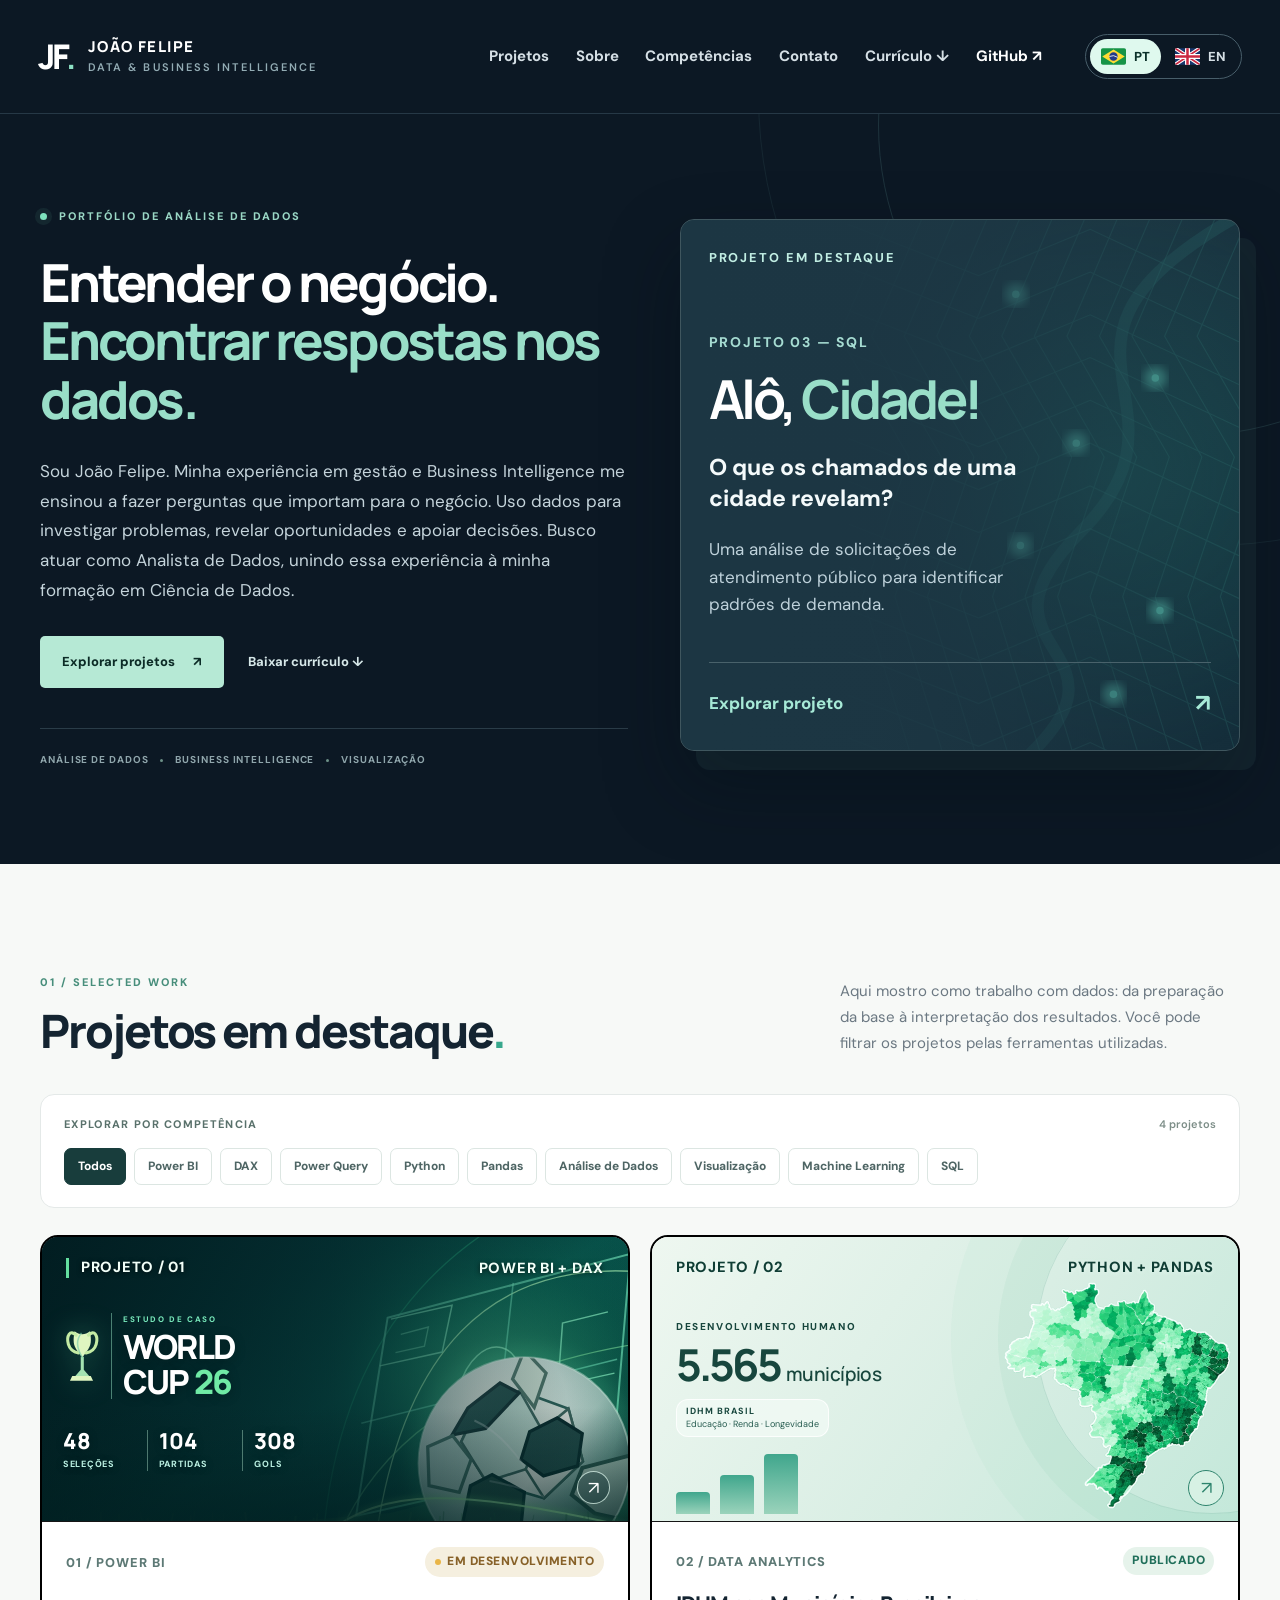
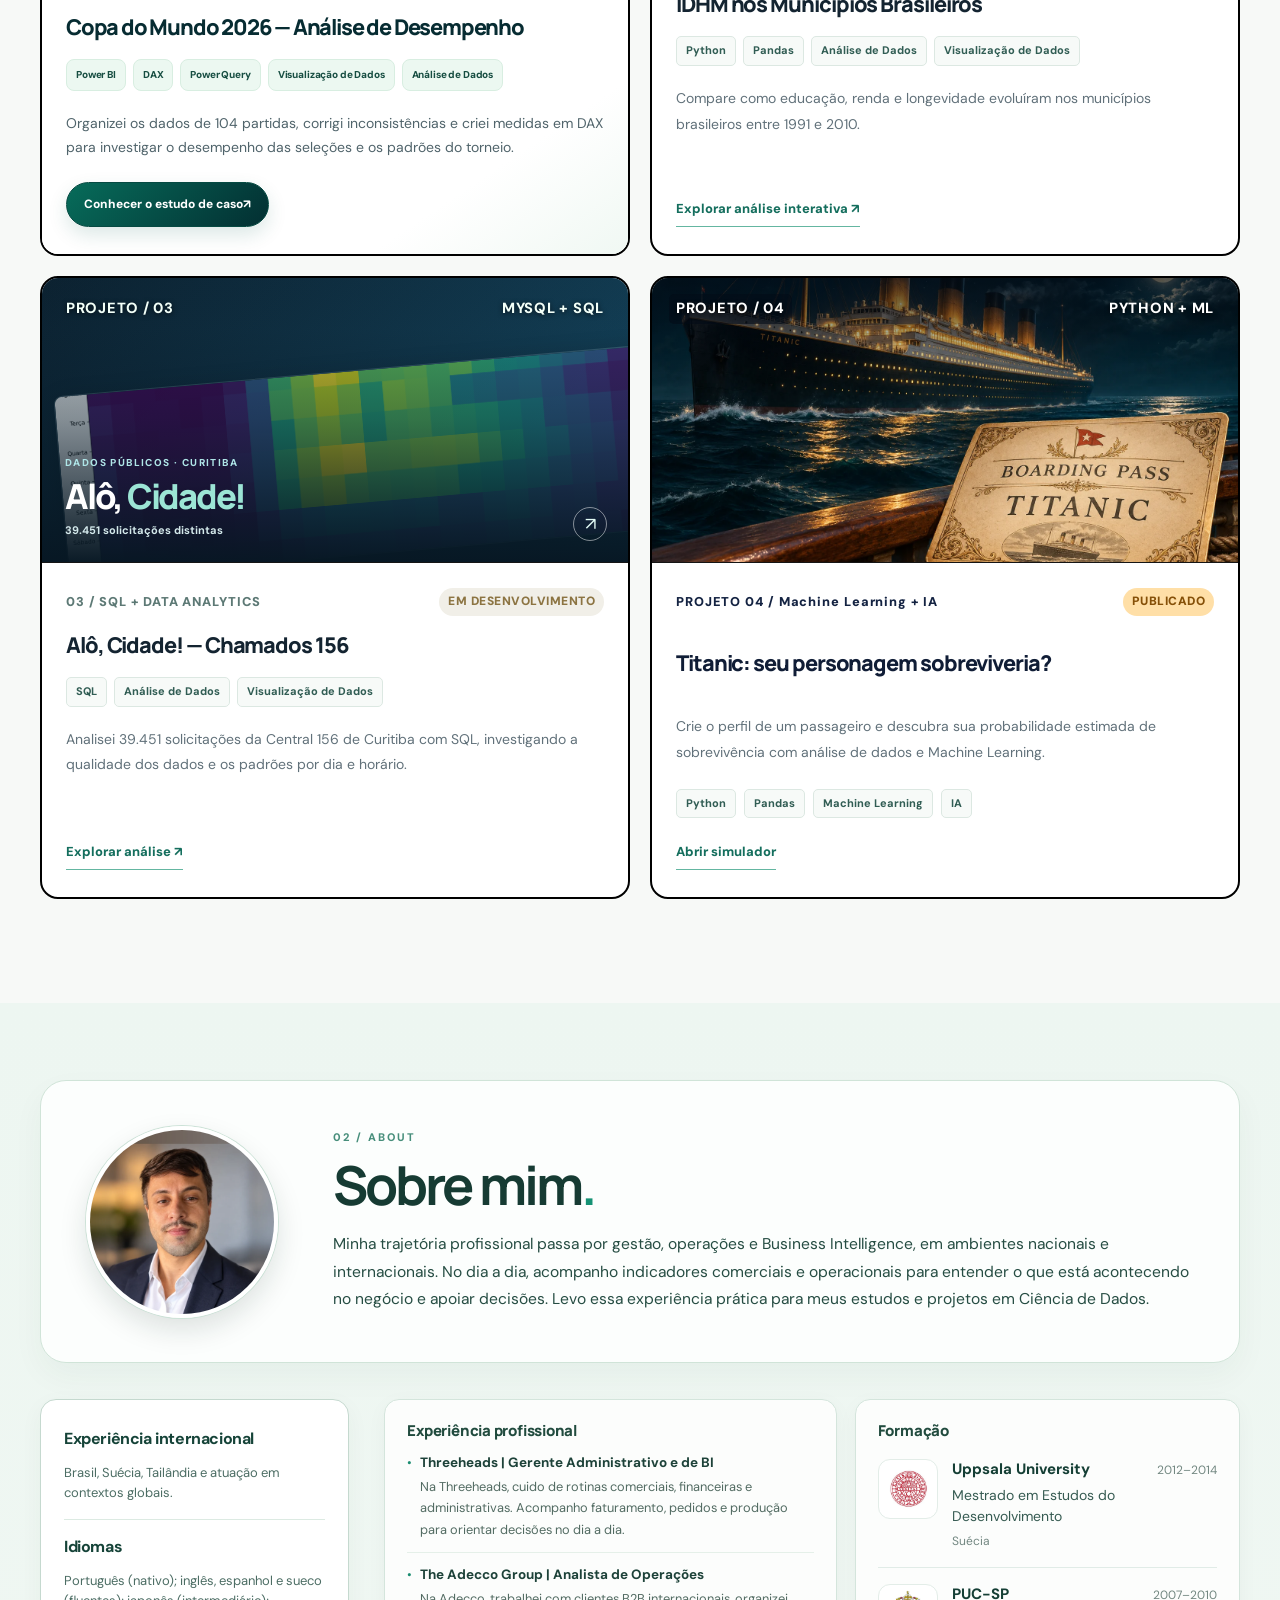
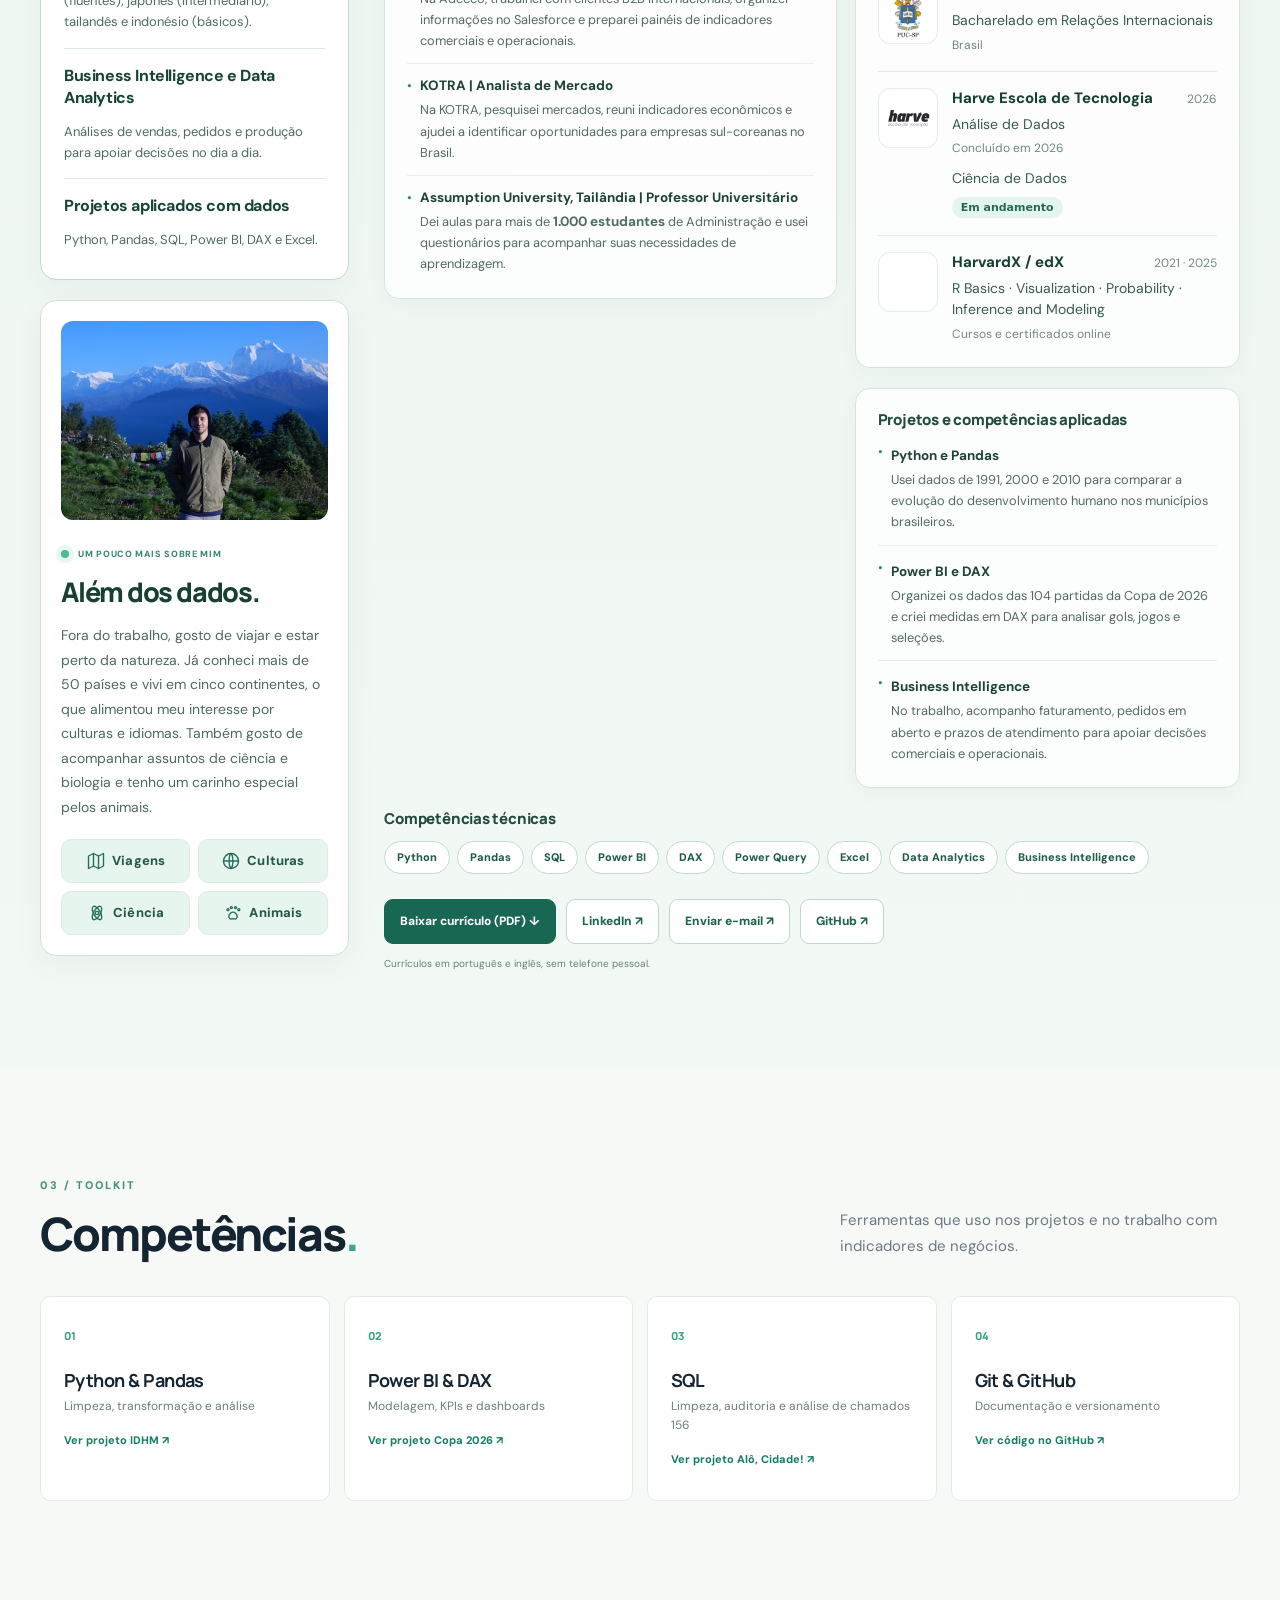
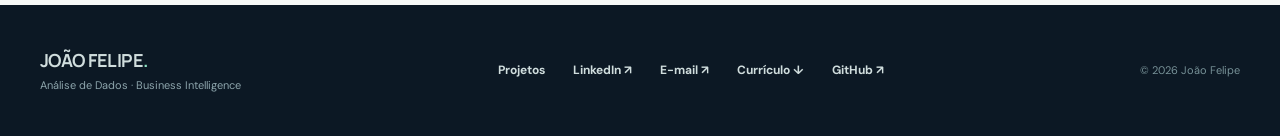
==== commit ab91d9fd: "feat(idhm): publish approved larger crisp Brazil cover artwork" ====
--- a/index.html
+++ b/index.html
@@ -17,7 +17,7 @@
 <link rel="stylesheet" href="assets/education-v16.css">
 <script src="assets/portfolio-global-header-v13.js" defer></script>
 <link rel="stylesheet" href="assets/titanic-card-v16.css">
-<link rel="stylesheet" href="assets/idhm-card-v17.css?v=19">
+<link rel="stylesheet" href="assets/idhm-card-v17.css?v=20">
 <link rel="stylesheet" href="assets/world-cup-card-v17.css?v=17">
 <link rel="stylesheet" href="assets/project-labels-v18.css?v=19">
 <link rel="stylesheet" href="assets/hero-intro-v20.css?v=20261120">
--- a/assets/idhm-card-v17.css
+++ b/assets/idhm-card-v17.css
@@ -23,14 +23,15 @@
   content: "";
   position: absolute;
   z-index: 1;
-  right: 2px;
-  top: 26px;
-  width: min(69%, 302px);
-  height: calc(100% - 50px);
-  background: url("./idhm-map-2026-hires.webp") no-repeat 60% 56% / contain;
-  filter: saturate(1.06) contrast(1.03);
-  -webkit-mask-image: linear-gradient(90deg, transparent 0%, rgba(0,0,0,.68) 18%, #000 34%);
-  mask-image: linear-gradient(90deg, transparent 0%, rgba(0,0,0,.68) 18%, #000 34%);
+  right: 5px;
+  top: 43px;
+  width: min(75%, 320px);
+  height: calc(100% - 53px);
+  /* Crisp transparent Brazil illustration, derived from the approved cover. */
+  background-image: url("./idhm-brazil-map-crisp.webp");
+  background-position: right bottom;
+  background-repeat: no-repeat;
+  background-size: auto 100%;
   pointer-events: none;
 }
 #project-cards .idhm-cover .cover-header {
@@ -120,12 +121,12 @@
 }
 @media (max-width: 760px) {
   #project-cards .idhm-cover::after {
-    right: -8px;
-    top: 34px;
-    width: 74%;
-    height: calc(100% - 58px);
-    background-position: 62% 58%;
-    opacity: .92;
+    right: 1px;
+    top: 53px;
+    width: 77%;
+    height: calc(100% - 63px);
+    background-position: right bottom;
+    opacity: 1;
   }
   #project-cards .idhm-cover-title { top: 78px; left: 23px; }
 }
